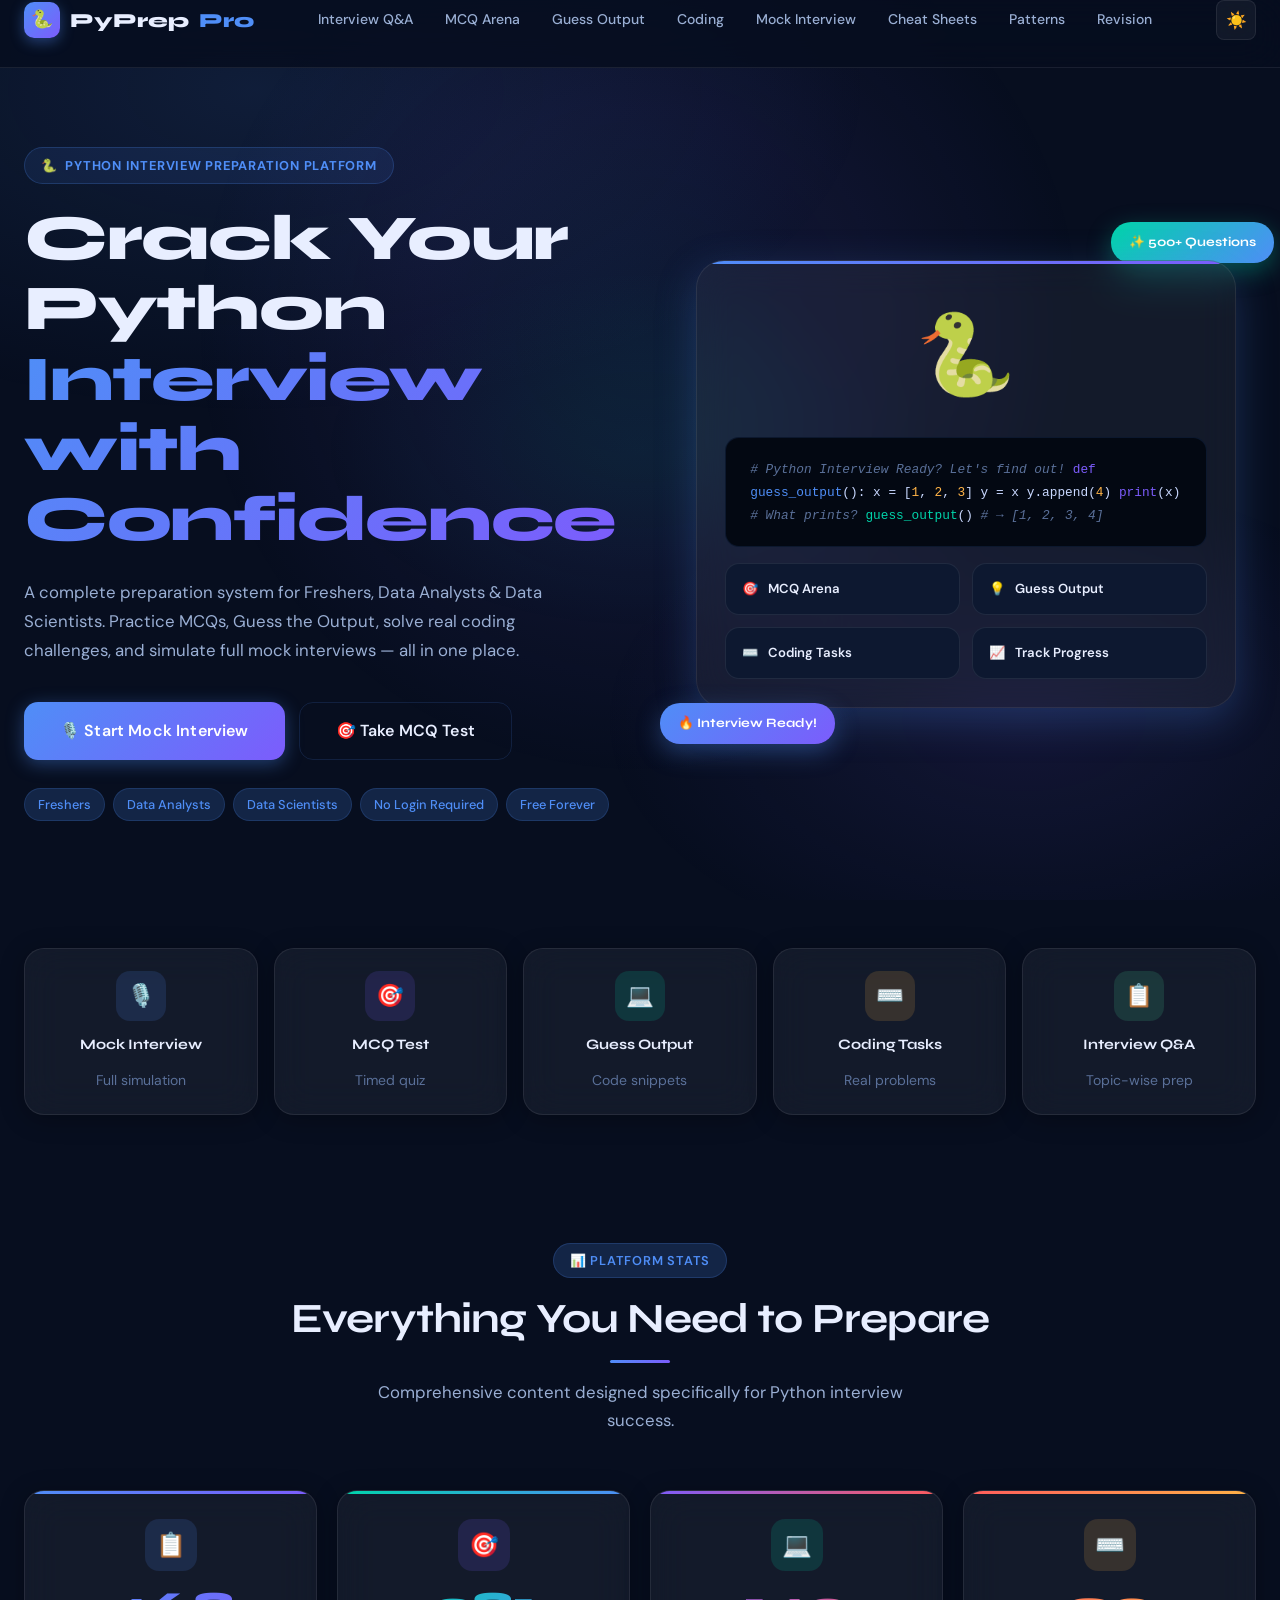
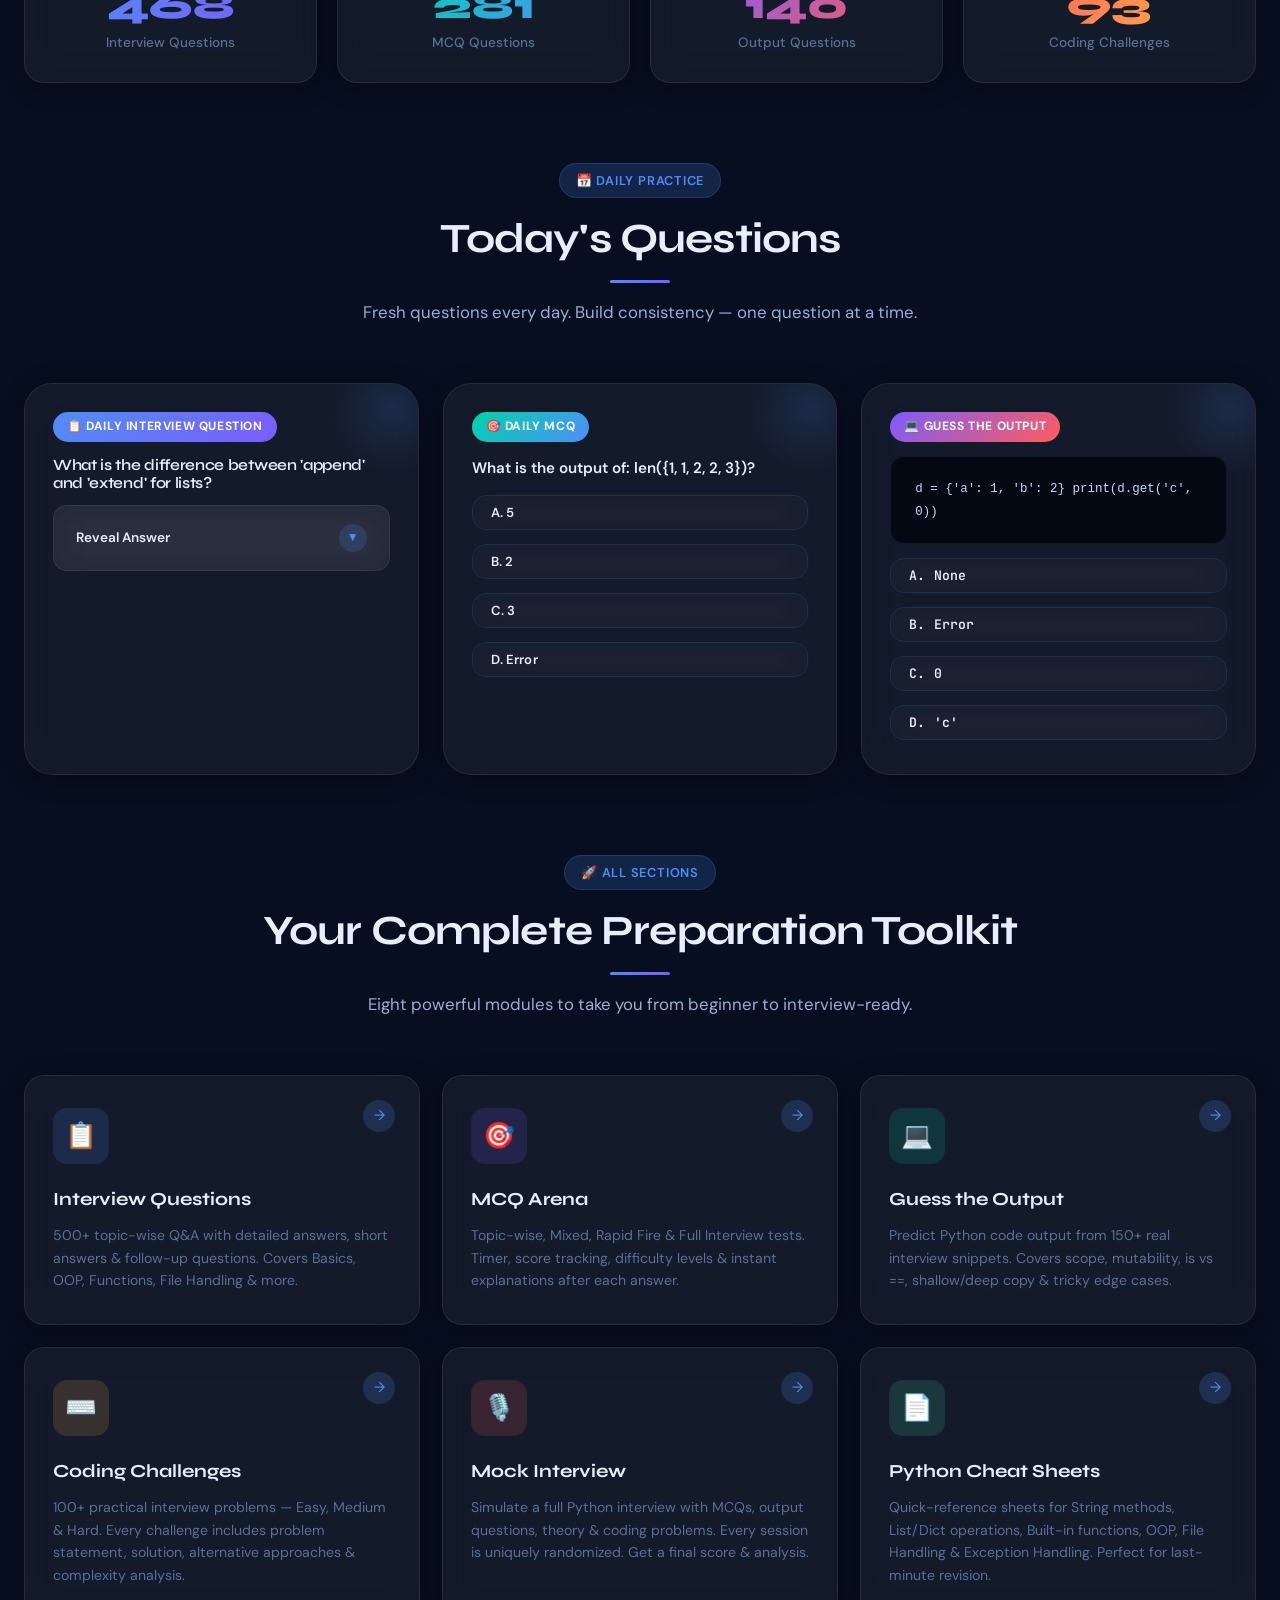
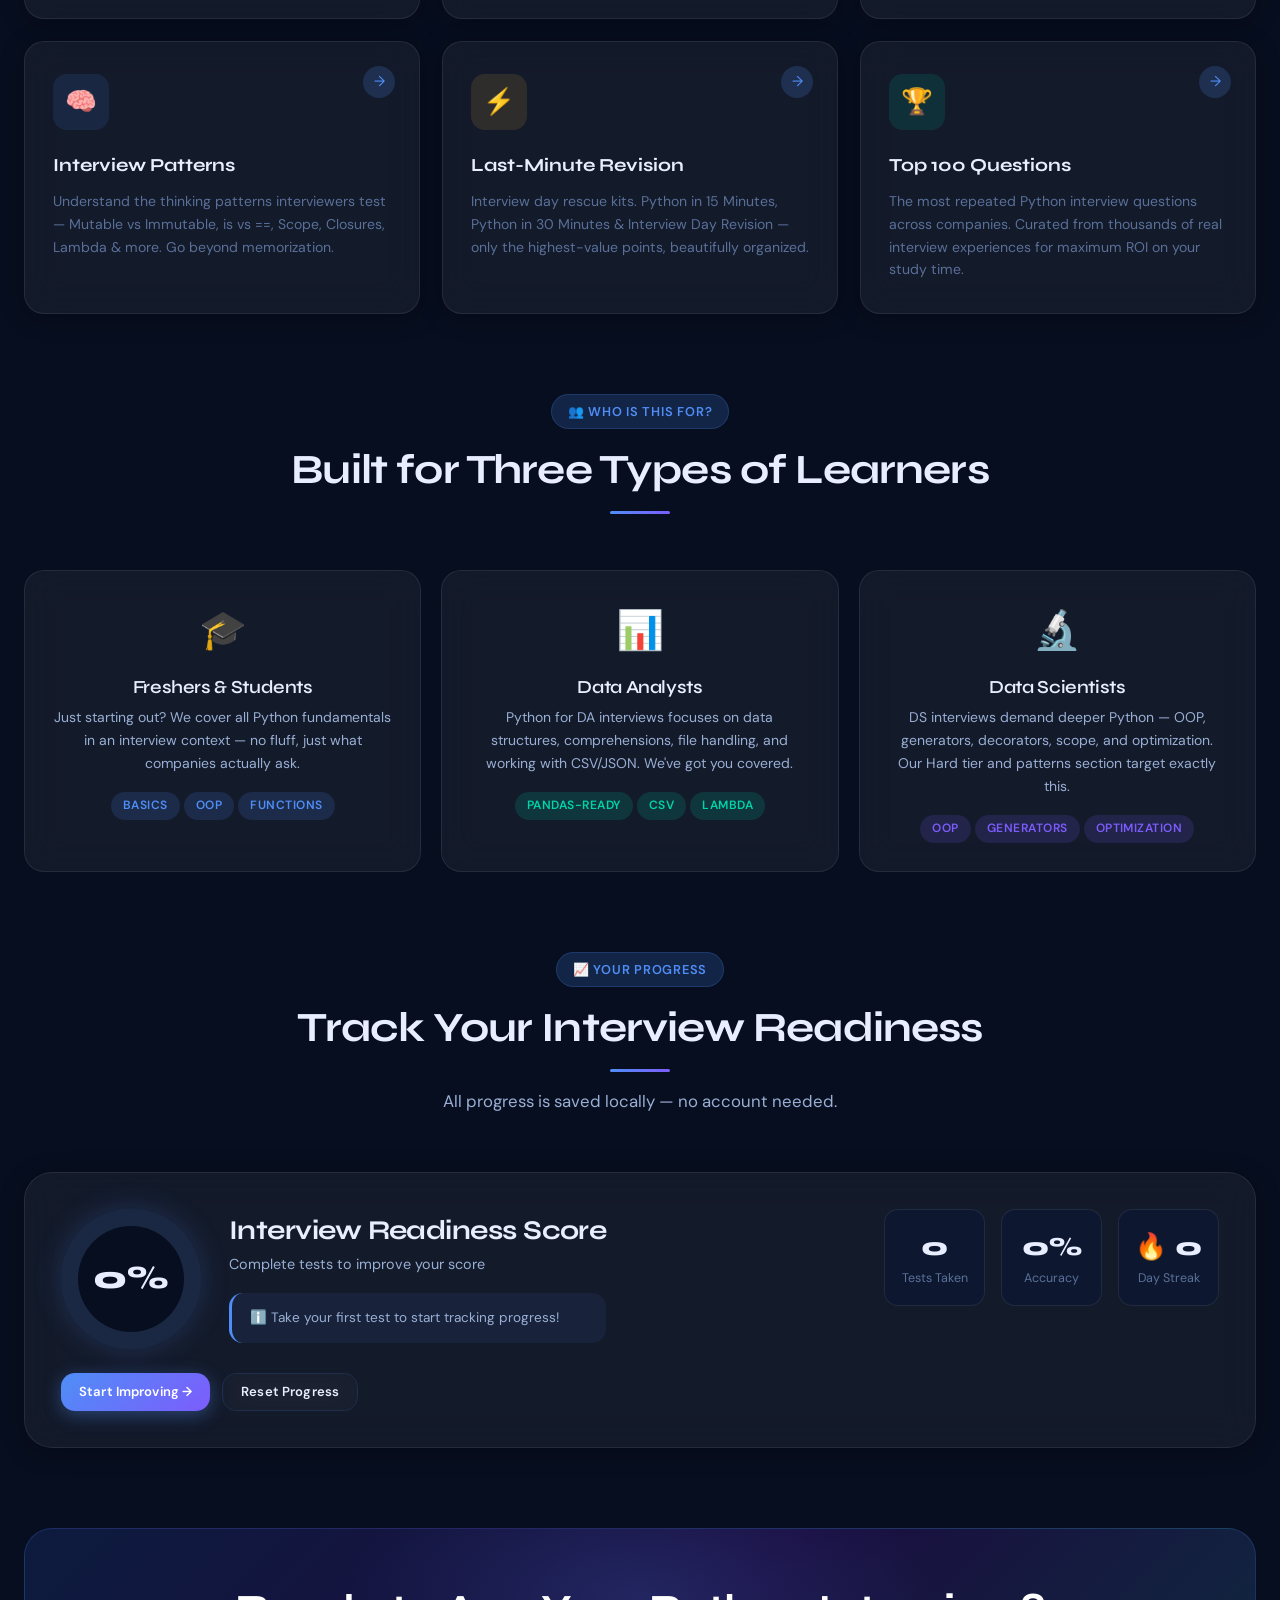
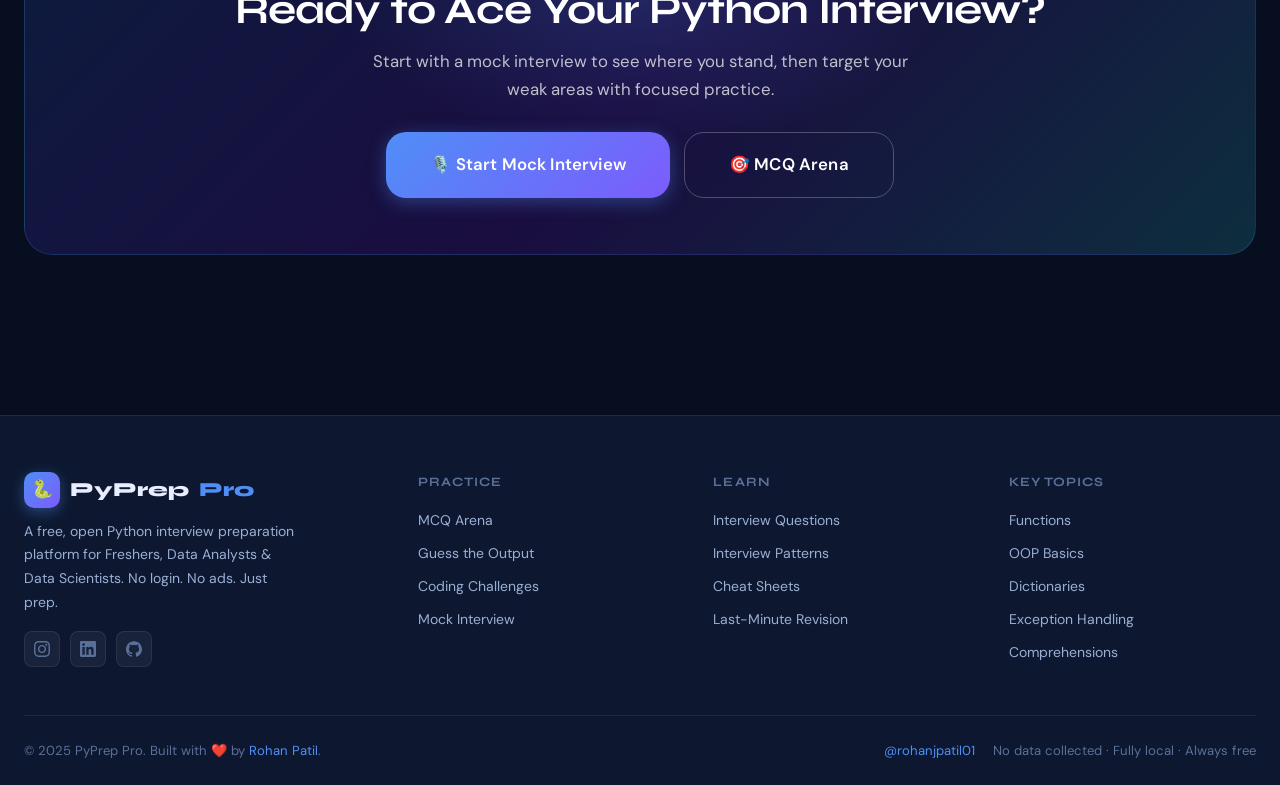
==== index.html @ c05d878b "Add files via upload" ====
<!DOCTYPE html>
<html lang="en" data-theme="dark">
<head>
  <meta charset="UTF-8" />
  <meta name="viewport" content="width=device-width, initial-scale=1.0" />
  <meta name="description" content="PyPrep Pro — Python Interview Preparation Platform for Freshers, Data Analysts and Data Scientists. MCQs, Output Questions, Coding Challenges, Mock Interviews." />
  <title>PyPrep Pro — Python Interview Preparation</title>

  <!-- Favicon -->
  <link rel="icon" href="data:image/svg+xml,<svg xmlns='http://www.w3.org/2000/svg' viewBox='0 0 100 100'><text y='.9em' font-size='90'>🐍</text></svg>" />

  <!-- Styles -->
  <link rel="stylesheet" href="css/style.css" />

  <style>
    /* ── Page-specific: Hero ─────────────────────────────── */
    .hero {
      min-height: 100vh;
      display: flex;
      align-items: center;
      padding-top: var(--nav-height);
      position: relative;
      overflow: hidden;
    }

    .hero::before {
      content: '';
      position: absolute;
      top: -120px; left: 50%;
      transform: translateX(-50%);
      width: 900px; height: 900px;
      background: radial-gradient(circle, rgba(79,142,247,0.10) 0%, rgba(124,92,252,0.07) 35%, transparent 70%);
      pointer-events: none;
    }

    .hero__grid {
      display: grid;
      grid-template-columns: 1fr 1fr;
      gap: 60px;
      align-items: center;
    }

    .hero__eyebrow {
      display: inline-flex;
      align-items: center;
      gap: 8px;
      padding: 7px 16px;
      border-radius: var(--radius-pill);
      background: rgba(79,142,247,0.10);
      border: 1px solid rgba(79,142,247,0.22);
      color: var(--brand-primary);
      font-size: 0.8rem;
      font-weight: 700;
      letter-spacing: 0.06em;
      text-transform: uppercase;
      margin-bottom: 20px;
      animation: fadeInUp 0.6s ease forwards;
    }

    .hero__title {
      font-size: clamp(2.4rem, 5.5vw, 4rem);
      font-weight: 800;
      line-height: 1.1;
      margin-bottom: 22px;
      animation: fadeInUp 0.6s 0.1s ease both;
    }

    .hero__title .line2 {
      display: block;
      background: var(--grad-primary);
      -webkit-background-clip: text;
      -webkit-text-fill-color: transparent;
      background-clip: text;
    }

    .hero__subtitle {
      font-size: 1.05rem;
      color: var(--text-secondary);
      line-height: 1.75;
      max-width: 520px;
      margin-bottom: 36px;
      animation: fadeInUp 0.6s 0.2s ease both;
    }

    .hero__cta {
      display: flex;
      gap: 14px;
      flex-wrap: wrap;
      animation: fadeInUp 0.6s 0.3s ease both;
    }

    .hero__tags {
      display: flex;
      gap: 8px;
      flex-wrap: wrap;
      margin-top: 28px;
      animation: fadeInUp 0.6s 0.4s ease both;
    }

    /* Hero visual panel */
    .hero__visual {
      position: relative;
      animation: fadeIn 0.8s 0.3s ease both;
    }

    .hero__card-main {
      padding: 28px;
      border-radius: var(--radius-xl);
      background: var(--bg-card);
      backdrop-filter: var(--blur-glass);
      -webkit-backdrop-filter: var(--blur-glass);
      border: 1px solid var(--border-glass);
      box-shadow: var(--shadow-hover);
      position: relative;
      overflow: hidden;
    }

    .hero__card-main::before {
      content: '';
      position: absolute;
      top: 0; left: 0; right: 0;
      height: 3px;
      background: var(--grad-primary);
    }

    .hero__mini-cards {
      display: grid;
      grid-template-columns: 1fr 1fr;
      gap: 12px;
      margin-top: 16px;
    }

    .hero__mini-card {
      padding: 14px 16px;
      border-radius: var(--radius-md);
      background: var(--bg-secondary);
      border: 1px solid var(--border-glass);
      display: flex;
      align-items: center;
      gap: 10px;
      font-size: 0.82rem;
      font-weight: 600;
      color: var(--text-primary);
    }

    .hero__floating-badge {
      position: absolute;
      top: -18px; right: -18px;
      padding: 10px 18px;
      border-radius: var(--radius-lg);
      background: var(--grad-accent);
      color: #fff;
      font-family: var(--font-display);
      font-size: 0.8rem;
      font-weight: 700;
      box-shadow: 0 8px 24px rgba(0,212,170,0.35);
      animation: float 3.5s ease-in-out infinite;
    }

    .hero__floating-badge2 {
      position: absolute;
      bottom: -16px; left: -16px;
      padding: 10px 18px;
      border-radius: var(--radius-lg);
      background: var(--grad-primary);
      color: #fff;
      font-family: var(--font-display);
      font-size: 0.8rem;
      font-weight: 700;
      box-shadow: 0 8px 24px rgba(79,142,247,0.35);
      animation: float 4s 1s ease-in-out infinite;
    }

    /* Python logo decoration */
    .hero__python-logo {
      font-size: 5rem;
      text-align: center;
      margin-bottom: 16px;
      animation: float 5s ease-in-out infinite;
      display: block;
    }

    /* ── Quick Actions ────────────────────────────────────── */
    .quick-actions__grid {
      display: grid;
      grid-template-columns: repeat(5, 1fr);
      gap: 16px;
    }

    /* ── Stats ───────────────────────────────────────────── */
    .stats__grid {
      display: grid;
      grid-template-columns: repeat(4, 1fr);
      gap: 20px;
    }

    /* ── Daily Section ───────────────────────────────────── */
    .daily__grid {
      display: grid;
      grid-template-columns: repeat(3, 1fr);
      gap: 24px;
    }

    /* ── Features Grid ───────────────────────────────────── */
    .features__grid {
      display: grid;
      grid-template-columns: repeat(3, 1fr);
      gap: 22px;
    }

    /* ── Readiness Section ───────────────────────────────── */
    .readiness-card {
      padding: 36px;
      border-radius: var(--radius-xl);
      background: var(--bg-card);
      backdrop-filter: var(--blur-glass);
      -webkit-backdrop-filter: var(--blur-glass);
      border: 1px solid var(--border-glass);
      box-shadow: var(--shadow-card);
    }

    .readiness__circle {
      width: 140px; height: 140px;
      border-radius: 50%;
      background: conic-gradient(var(--brand-primary) 0deg, var(--brand-secondary) var(--score-deg, 0deg), rgba(79,142,247,0.12) var(--score-deg, 0deg) 360deg);
      display: flex; align-items: center; justify-content: center;
      position: relative;
      box-shadow: 0 0 30px rgba(79,142,247,0.20);
      flex-shrink: 0;
    }

    .readiness__circle::before {
      content: '';
      width: 106px; height: 106px;
      border-radius: 50%;
      background: var(--bg-primary);
      position: absolute;
    }

    .readiness__score {
      position: relative;
      z-index: 1;
      font-family: var(--font-display);
      font-size: 2rem;
      font-weight: 800;
      color: var(--text-primary);
    }

    /* ── Testimonial / For Who ───────────────────────────── */
    .for-who__grid {
      display: grid;
      grid-template-columns: repeat(3, 1fr);
      gap: 20px;
    }

    .for-who-card {
      padding: 28px;
      border-radius: var(--radius-lg);
      background: var(--bg-card);
      backdrop-filter: var(--blur-glass);
      -webkit-backdrop-filter: var(--blur-glass);
      border: 1px solid var(--border-glass);
      text-align: center;
      transition: all var(--transition);
    }
    .for-who-card:hover {
      transform: translateY(-5px);
      box-shadow: var(--shadow-hover);
      border-color: rgba(79,142,247,0.28);
    }
    .for-who-card__emoji { font-size: 2.4rem; margin-bottom: 14px; display: block; }
    .for-who-card h4 { margin-bottom: 8px; }
    .for-who-card p  { font-size: 0.875rem; }

    /* ── Banner CTA ──────────────────────────────────────── */
    .cta-banner {
      padding: 56px 48px;
      border-radius: var(--radius-xl);
      background: var(--grad-hero);
      border: 1px solid rgba(79,142,247,0.20);
      position: relative;
      overflow: hidden;
      text-align: center;
    }
    .cta-banner::before {
      content: '';
      position: absolute;
      top: -80px; left: 50%;
      transform: translateX(-50%);
      width: 600px; height: 300px;
      background: radial-gradient(ellipse, rgba(79,142,247,0.18) 0%, transparent 70%);
      pointer-events: none;
    }
    .cta-banner h2 { color: #fff; position: relative; z-index: 1; }
    .cta-banner p  { color: rgba(255,255,255,0.72); position: relative; z-index: 1; }
    .cta-banner__actions { display: flex; gap: 14px; justify-content: center; flex-wrap: wrap; position: relative; z-index: 1; margin-top: 28px; }

    /* ── Responsive overrides for homepage ──────────────── */
    @media (max-width: 1100px) {
      .quick-actions__grid { grid-template-columns: repeat(3, 1fr); }
      .stats__grid { grid-template-columns: repeat(2, 1fr); }
      .features__grid { grid-template-columns: repeat(2, 1fr); }
      .daily__grid { grid-template-columns: 1fr; }
      .for-who__grid { grid-template-columns: 1fr; }
    }

    @media (max-width: 900px) {
      .hero__grid { grid-template-columns: 1fr; }
      .hero__visual { display: none; }
      .hero { min-height: auto; padding-top: calc(var(--nav-height) + 48px); padding-bottom: 48px; }
    }

    @media (max-width: 640px) {
      .quick-actions__grid { grid-template-columns: repeat(2, 1fr); }
      .features__grid { grid-template-columns: 1fr; }
      .cta-banner { padding: 36px 24px; }
    }
  </style>
</head>

<body>

<!-- ── Navbar ──────────────────────────────────────────────── -->
<nav class="navbar" role="navigation" aria-label="Main navigation">
  <div class="container">
    <div class="navbar__inner">

      <a href="index.html" class="navbar__logo">
        <div class="navbar__logo-icon">🐍</div>
        PyPrep<span class="accent">Pro</span>
      </a>

      <nav class="navbar__nav">
        <a href="questions.html"  class="navbar__link">Interview Q&A</a>
        <a href="mcq.html"        class="navbar__link">MCQ Arena</a>
        <a href="output.html"     class="navbar__link">Guess Output</a>
        <a href="coding.html"     class="navbar__link">Coding</a>
        <a href="mock.html"       class="navbar__link">Mock Interview</a>
        <a href="cheatsheet.html" class="navbar__link">Cheat Sheets</a>
        <a href="patterns.html"   class="navbar__link">Patterns</a>
        <a href="revision.html"   class="navbar__link">Revision</a>
      </nav>

      <div class="navbar__actions">
        <button class="theme-toggle" title="Toggle Theme" aria-label="Toggle light/dark mode">🌙</button>
        <button class="hamburger" aria-label="Toggle mobile menu" aria-expanded="false">
          <span></span><span></span><span></span>
        </button>
      </div>

    </div>
  </div>
</nav>

<!-- Mobile Nav -->
<div class="mobile-nav" role="navigation" aria-label="Mobile navigation">
  <a href="questions.html"  class="navbar__link">📋 Interview Q&A</a>
  <a href="mcq.html"        class="navbar__link">🎯 MCQ Arena</a>
  <a href="output.html"     class="navbar__link">💻 Guess Output</a>
  <a href="coding.html"     class="navbar__link">⌨️ Coding Challenges</a>
  <a href="mock.html"       class="navbar__link">🎙️ Mock Interview</a>
  <a href="cheatsheet.html" class="navbar__link">📄 Cheat Sheets</a>
  <a href="patterns.html"   class="navbar__link">🧠 Interview Patterns</a>
  <a href="revision.html"   class="navbar__link">⚡ Last-Minute Revision</a>
</div>

<!-- ── Hero Section ────────────────────────────────────────── -->
<section class="hero" aria-label="Hero">
  <div class="container">
    <div class="hero__grid">

      <!-- Left: Copy -->
      <div class="hero__content">
        <div class="hero__eyebrow">
          🐍 &nbsp;Python Interview Preparation Platform
        </div>

        <h1 class="hero__title">
          Crack Your Python
          <span class="line2">Interview with Confidence</span>
        </h1>

        <p class="hero__subtitle">
          A complete preparation system for Freshers, Data Analysts &amp; Data Scientists.
          Practice MCQs, Guess the Output, solve real coding challenges, and simulate full mock interviews — all in one place.
        </p>

        <div class="hero__cta">
          <a href="mock.html" class="btn btn--primary btn--lg">
            🎙️ Start Mock Interview
          </a>
          <a href="mcq.html" class="btn btn--outline btn--lg">
            🎯 Take MCQ Test
          </a>
        </div>

        <div class="hero__tags">
          <span class="tag">Freshers</span>
          <span class="tag">Data Analysts</span>
          <span class="tag">Data Scientists</span>
          <span class="tag">No Login Required</span>
          <span class="tag">Free Forever</span>
        </div>
      </div>

      <!-- Right: Visual -->
      <div class="hero__visual">
        <div style="position:relative; padding: 20px;">
          <div class="hero__floating-badge">✨ 500+ Questions</div>

          <div class="hero__card-main">
            <span class="hero__python-logo">🐍</span>

            <div class="code-block" style="font-size:0.8rem;">
<code><span class="cm"># Python Interview Ready? Let's find out!</span>
<span class="kw">def</span> <span class="fn">guess_output</span>():
    x = [<span class="num">1</span>, <span class="num">2</span>, <span class="num">3</span>]
    y = x
    y.append(<span class="num">4</span>)
    <span class="kw">print</span>(x)   <span class="cm"># What prints?</span>

<span class="bi">guess_output</span>()  <span class="cm"># → [1, 2, 3, 4]</span></code>
            </div>

            <div class="hero__mini-cards">
              <div class="hero__mini-card">
                <span>🎯</span> MCQ Arena
              </div>
              <div class="hero__mini-card">
                <span>💡</span> Guess Output
              </div>
              <div class="hero__mini-card">
                <span>⌨️</span> Coding Tasks
              </div>
              <div class="hero__mini-card">
                <span>📈</span> Track Progress
              </div>
            </div>
          </div>

          <div class="hero__floating-badge2">🔥 Interview Ready!</div>
        </div>
      </div>

    </div>
  </div>
</section>

<!-- ── Quick Actions ────────────────────────────────────────── -->
<section class="section--sm" aria-label="Quick actions">
  <div class="container">
    <div class="quick-actions__grid">

      <a href="mock.html" class="quick-card reveal">
        <div class="quick-card__icon" style="background:rgba(79,142,247,0.15);">🎙️</div>
        <span class="quick-card__title">Mock Interview</span>
        <span class="text-muted">Full simulation</span>
      </a>

      <a href="mcq.html" class="quick-card reveal anim-delay-1">
        <div class="quick-card__icon" style="background:rgba(124,92,252,0.15);">🎯</div>
        <span class="quick-card__title">MCQ Test</span>
        <span class="text-muted">Timed quiz</span>
      </a>

      <a href="output.html" class="quick-card reveal anim-delay-2">
        <div class="quick-card__icon" style="background:rgba(0,212,170,0.15);">💻</div>
        <span class="quick-card__title">Guess Output</span>
        <span class="text-muted">Code snippets</span>
      </a>

      <a href="coding.html" class="quick-card reveal anim-delay-3">
        <div class="quick-card__icon" style="background:rgba(255,179,71,0.15);">⌨️</div>
        <span class="quick-card__title">Coding Tasks</span>
        <span class="text-muted">Real problems</span>
      </a>

      <a href="questions.html" class="quick-card reveal anim-delay-4">
        <div class="quick-card__icon" style="background:rgba(76,222,154,0.15);">📋</div>
        <span class="quick-card__title">Interview Q&A</span>
        <span class="text-muted">Topic-wise prep</span>
      </a>

    </div>
  </div>
</section>

<!-- ── Stats Section ────────────────────────────────────────── -->
<section class="section" aria-label="Platform statistics">
  <div class="container">
    <div class="section-header reveal">
      <div class="section-header__eyebrow">📊 Platform Stats</div>
      <h2>Everything You Need to Prepare</h2>
      <div class="divider"></div>
      <p>Comprehensive content designed specifically for Python interview success.</p>
    </div>

    <div class="stats__grid">

      <div class="stat-card reveal">
        <div class="stat-card__icon" style="background:rgba(79,142,247,0.15);">📋</div>
        <div class="stat-card__number text-gradient" data-count="500" data-suffix="+">0</div>
        <div class="stat-card__label">Interview Questions</div>
      </div>

      <div class="stat-card reveal anim-delay-1">
        <div class="stat-card__icon" style="background:rgba(124,92,252,0.15);">🎯</div>
        <div class="stat-card__number" style="background:var(--grad-accent);-webkit-background-clip:text;-webkit-text-fill-color:transparent;background-clip:text;" data-count="300" data-suffix="+">0</div>
        <div class="stat-card__label">MCQ Questions</div>
      </div>

      <div class="stat-card reveal anim-delay-2">
        <div class="stat-card__icon" style="background:rgba(0,212,170,0.15);">💻</div>
        <div class="stat-card__number" style="background:linear-gradient(135deg,#7c5cfc,#ff5c5c);-webkit-background-clip:text;-webkit-text-fill-color:transparent;background-clip:text;" data-count="150" data-suffix="+">0</div>
        <div class="stat-card__label">Output Questions</div>
      </div>

      <div class="stat-card reveal anim-delay-3">
        <div class="stat-card__icon" style="background:rgba(255,179,71,0.15);">⌨️</div>
        <div class="stat-card__number" style="background:var(--grad-warm);-webkit-background-clip:text;-webkit-text-fill-color:transparent;background-clip:text;" data-count="100" data-suffix="+">0</div>
        <div class="stat-card__label">Coding Challenges</div>
      </div>

    </div>
  </div>
</section>

<!-- ── Daily Section ────────────────────────────────────────── -->
<section class="section" style="padding-top:0;" aria-label="Daily practice">
  <div class="container">
    <div class="section-header reveal">
      <div class="section-header__eyebrow">📅 Daily Practice</div>
      <h2>Today's Questions</h2>
      <div class="divider"></div>
      <p>Fresh questions every day. Build consistency — one question at a time.</p>
    </div>

    <div class="daily__grid">

      <!-- Daily Interview Question -->
      <div class="daily-widget reveal">
        <div class="daily-widget__badge">📋 Daily Interview Question</div>
        <h4 id="diq-question" style="margin-bottom:12px;font-size:0.98rem;">Loading...</h4>
        <div id="diq-answer" class="accordion__item" style="margin-top:12px;">
          <div class="accordion__header">
            <span class="accordion__question" style="font-size:0.85rem;">Reveal Answer</span>
            <span class="accordion__chevron">▼</span>
          </div>
          <div class="accordion__body">
            <div class="accordion__content" id="diq-answer-text">Loading...</div>
          </div>
        </div>
      </div>

      <!-- Daily MCQ -->
      <div class="daily-widget reveal anim-delay-1">
        <div class="daily-widget__badge" style="background:var(--grad-accent);">🎯 Daily MCQ</div>
        <p id="dmcq-question" style="font-size:0.95rem;font-weight:600;color:var(--text-primary);margin-bottom:14px;">Loading...</p>
        <div id="dmcq-options" class="flex-col gap-1"></div>
        <div id="dmcq-result" style="display:none;margin-top:14px;"></div>
      </div>

      <!-- Daily Output Question -->
      <div class="daily-widget reveal anim-delay-2">
        <div class="daily-widget__badge" style="background:linear-gradient(135deg,#7c5cfc,#ff5c5c);">💻 Guess the Output</div>
        <div id="dout-code" class="code-block" style="font-size:0.78rem;margin-bottom:14px;">Loading...</div>
        <div id="dout-options" class="flex-col gap-1"></div>
        <div id="dout-result" style="display:none;margin-top:14px;"></div>
      </div>

    </div>
  </div>
</section>

<!-- ── Features Grid ────────────────────────────────────────── -->
<section class="section" style="padding-top:0;" aria-label="Platform features">
  <div class="container">
    <div class="section-header reveal">
      <div class="section-header__eyebrow">🚀 All Sections</div>
      <h2>Your Complete Preparation Toolkit</h2>
      <div class="divider"></div>
      <p>Eight powerful modules to take you from beginner to interview-ready.</p>
    </div>

    <div class="features__grid">

      <a href="questions.html" class="feature-card reveal">
        <div class="feature-card__icon" style="background:rgba(79,142,247,0.15);">📋</div>
        <div class="feature-card__arrow">→</div>
        <div class="feature-card__title">Interview Questions</div>
        <div class="feature-card__desc">500+ topic-wise Q&amp;A with detailed answers, short answers &amp; follow-up questions. Covers Basics, OOP, Functions, File Handling &amp; more.</div>
      </a>

      <a href="mcq.html" class="feature-card reveal anim-delay-1">
        <div class="feature-card__icon" style="background:rgba(124,92,252,0.15);">🎯</div>
        <div class="feature-card__arrow">→</div>
        <div class="feature-card__title">MCQ Arena</div>
        <div class="feature-card__desc">Topic-wise, Mixed, Rapid Fire &amp; Full Interview tests. Timer, score tracking, difficulty levels &amp; instant explanations after each answer.</div>
      </a>

      <a href="output.html" class="feature-card reveal anim-delay-2">
        <div class="feature-card__icon" style="background:rgba(0,212,170,0.15);">💻</div>
        <div class="feature-card__arrow">→</div>
        <div class="feature-card__title">Guess the Output</div>
        <div class="feature-card__desc">Predict Python code output from 150+ real interview snippets. Covers scope, mutability, is vs ==, shallow/deep copy &amp; tricky edge cases.</div>
      </a>

      <a href="coding.html" class="feature-card reveal anim-delay-3">
        <div class="feature-card__icon" style="background:rgba(255,179,71,0.15);">⌨️</div>
        <div class="feature-card__arrow">→</div>
        <div class="feature-card__title">Coding Challenges</div>
        <div class="feature-card__desc">100+ practical interview problems — Easy, Medium &amp; Hard. Every challenge includes problem statement, solution, alternative approaches &amp; complexity analysis.</div>
      </a>

      <a href="mock.html" class="feature-card reveal anim-delay-4">
        <div class="feature-card__icon" style="background:rgba(255,92,92,0.15);">🎙️</div>
        <div class="feature-card__arrow">→</div>
        <div class="feature-card__title">Mock Interview</div>
        <div class="feature-card__desc">Simulate a full Python interview with MCQs, output questions, theory &amp; coding problems. Every session is uniquely randomized. Get a final score &amp; analysis.</div>
      </a>

      <a href="cheatsheet.html" class="feature-card reveal anim-delay-5">
        <div class="feature-card__icon" style="background:rgba(76,222,154,0.15);">📄</div>
        <div class="feature-card__arrow">→</div>
        <div class="feature-card__title">Python Cheat Sheets</div>
        <div class="feature-card__desc">Quick-reference sheets for String methods, List/Dict operations, Built-in functions, OOP, File Handling &amp; Exception Handling. Perfect for last-minute revision.</div>
      </a>

      <a href="patterns.html" class="feature-card reveal">
        <div class="feature-card__icon" style="background:rgba(79,142,247,0.12);">🧠</div>
        <div class="feature-card__arrow">→</div>
        <div class="feature-card__title">Interview Patterns</div>
        <div class="feature-card__desc">Understand the thinking patterns interviewers test — Mutable vs Immutable, is vs ==, Scope, Closures, Lambda &amp; more. Go beyond memorization.</div>
      </a>

      <a href="revision.html" class="feature-card reveal anim-delay-1">
        <div class="feature-card__icon" style="background:rgba(255,179,71,0.12);">⚡</div>
        <div class="feature-card__arrow">→</div>
        <div class="feature-card__title">Last-Minute Revision</div>
        <div class="feature-card__desc">Interview day rescue kits. Python in 15 Minutes, Python in 30 Minutes &amp; Interview Day Revision — only the highest-value points, beautifully organized.</div>
      </a>

      <a href="questions.html#top100" class="feature-card reveal anim-delay-2">
        <div class="feature-card__icon" style="background:rgba(0,212,170,0.12);">🏆</div>
        <div class="feature-card__arrow">→</div>
        <div class="feature-card__title">Top 100 Questions</div>
        <div class="feature-card__desc">The most repeated Python interview questions across companies. Curated from thousands of real interview experiences for maximum ROI on your study time.</div>
      </a>

    </div>
  </div>
</section>

<!-- ── Who Is This For ──────────────────────────────────────── -->
<section class="section" style="padding-top:0;" aria-label="Target audience">
  <div class="container">
    <div class="section-header reveal">
      <div class="section-header__eyebrow">👥 Who Is This For?</div>
      <h2>Built for Three Types of Learners</h2>
      <div class="divider"></div>
    </div>

    <div class="for-who__grid">

      <div class="for-who-card reveal">
        <span class="for-who-card__emoji">🎓</span>
        <h4>Freshers &amp; Students</h4>
        <p>Just starting out? We cover all Python fundamentals in an interview context — no fluff, just what companies actually ask.</p>
        <div style="margin-top:16px;">
          <span class="badge badge--primary">Basics</span>
          <span class="badge badge--primary">OOP</span>
          <span class="badge badge--primary">Functions</span>
        </div>
      </div>

      <div class="for-who-card reveal anim-delay-1">
        <span class="for-who-card__emoji">📊</span>
        <h4>Data Analysts</h4>
        <p>Python for DA interviews focuses on data structures, comprehensions, file handling, and working with CSV/JSON. We've got you covered.</p>
        <div style="margin-top:16px;">
          <span class="badge badge--accent">Pandas-Ready</span>
          <span class="badge badge--accent">CSV</span>
          <span class="badge badge--accent">Lambda</span>
        </div>
      </div>

      <div class="for-who-card reveal anim-delay-2">
        <span class="for-who-card__emoji">🔬</span>
        <h4>Data Scientists</h4>
        <p>DS interviews demand deeper Python — OOP, generators, decorators, scope, and optimization. Our Hard tier and patterns section target exactly this.</p>
        <div style="margin-top:16px;">
          <span class="badge badge--purple">OOP</span>
          <span class="badge badge--purple">Generators</span>
          <span class="badge badge--purple">Optimization</span>
        </div>
      </div>

    </div>
  </div>
</section>

<!-- ── Progress / Readiness ─────────────────────────────────── -->
<section class="section" style="padding-top:0;" aria-label="Your progress">
  <div class="container">
    <div class="section-header reveal">
      <div class="section-header__eyebrow">📈 Your Progress</div>
      <h2>Track Your Interview Readiness</h2>
      <div class="divider"></div>
      <p>All progress is saved locally — no account needed.</p>
    </div>

    <div class="readiness-card reveal">
      <div class="flex-between" style="gap:32px;flex-wrap:wrap;align-items:flex-start;">

        <!-- Readiness score circle -->
        <div style="display:flex;align-items:center;gap:28px;flex-wrap:wrap;">
          <div class="readiness__circle" id="readiness-circle">
            <span class="readiness__score" id="readiness-score">0%</span>
          </div>
          <div>
            <h3 style="margin-bottom:6px;">Interview Readiness Score</h3>
            <p style="font-size:0.9rem;margin-bottom:16px;">Complete tests to improve your score</p>
            <div id="readiness-msg" class="alert alert--info" style="font-size:0.85rem;">
              ℹ️ Take your first test to start tracking progress!
            </div>
          </div>
        </div>

        <!-- Stats row -->
        <div style="display:grid;grid-template-columns:repeat(3,1fr);gap:16px;min-width:320px;">
          <div style="text-align:center;padding:16px;border-radius:var(--radius-md);background:var(--bg-secondary);border:1px solid var(--border-glass);">
            <div style="font-family:var(--font-display);font-size:1.6rem;font-weight:800;" id="stat-tests">0</div>
            <div class="text-muted" style="font-size:0.78rem;">Tests Taken</div>
          </div>
          <div style="text-align:center;padding:16px;border-radius:var(--radius-md);background:var(--bg-secondary);border:1px solid var(--border-glass);">
            <div style="font-family:var(--font-display);font-size:1.6rem;font-weight:800;" id="stat-accuracy">0%</div>
            <div class="text-muted" style="font-size:0.78rem;">Accuracy</div>
          </div>
          <div style="text-align:center;padding:16px;border-radius:var(--radius-md);background:var(--bg-secondary);border:1px solid var(--border-glass);">
            <div style="font-family:var(--font-display);font-size:1.6rem;font-weight:800;" id="stat-streak">🔥 0</div>
            <div class="text-muted" style="font-size:0.78rem;">Day Streak</div>
          </div>
        </div>

      </div>

      <!-- Weak Areas -->
      <div id="weak-areas-section" style="margin-top:28px;display:none;">
        <h5 style="margin-bottom:14px;">⚠️ Weak Areas — Focus Here</h5>
        <div id="weak-areas-list" class="flex gap-1" style="flex-wrap:wrap;"></div>
      </div>

      <div style="margin-top:24px;display:flex;gap:12px;flex-wrap:wrap;">
        <a href="mcq.html" class="btn btn--primary btn--sm">Start Improving →</a>
        <button class="btn btn--outline btn--sm" id="reset-progress-btn">Reset Progress</button>
      </div>
    </div>

  </div>
</section>

<!-- ── CTA Banner ────────────────────────────────────────────── -->
<section class="section" style="padding-top:0;" aria-label="Call to action">
  <div class="container">
    <div class="cta-banner reveal">
      <h2 style="margin-bottom:14px;">Ready to Ace Your Python Interview?</h2>
      <p style="font-size:1.05rem;max-width:560px;margin:0 auto;">
        Start with a mock interview to see where you stand, then target your weak areas with focused practice.
      </p>
      <div class="cta-banner__actions">
        <a href="mock.html"      class="btn btn--primary btn--xl">🎙️ Start Mock Interview</a>
        <a href="mcq.html"       class="btn btn--outline btn--xl" style="border-color:rgba(255,255,255,0.25);color:#fff;">🎯 MCQ Arena</a>
      </div>
    </div>
  </div>
</section>

<!-- ── Footer ────────────────────────────────────────────────── -->
<footer class="footer" aria-label="Footer">
  <div class="container">
    <div class="footer__grid">

      <!-- Brand -->
      <div class="footer__brand">
        <a href="index.html" class="navbar__logo" style="margin-bottom:0;display:inline-flex;">
          <div class="navbar__logo-icon">🐍</div>
          PyPrep<span class="accent">Pro</span>
        </a>
        <p>
          A free, open Python interview preparation platform for Freshers, Data Analysts &amp; Data Scientists.
          No login. No ads. Just prep.
        </p>
        <div class="footer__social">
          <a href="https://instagram.com/rohanjpatil01" class="footer__social-link" target="_blank" rel="noopener" title="Instagram" aria-label="Instagram">
            <svg width="16" height="16" viewBox="0 0 24 24" fill="currentColor"><path d="M12 2.163c3.204 0 3.584.012 4.85.07 3.252.148 4.771 1.691 4.919 4.919.058 1.265.069 1.645.069 4.849 0 3.205-.012 3.584-.069 4.849-.149 3.225-1.664 4.771-4.919 4.919-1.266.058-1.644.07-4.85.07-3.204 0-3.584-.012-4.849-.07-3.26-.149-4.771-1.699-4.919-4.92-.058-1.265-.07-1.644-.07-4.849 0-3.204.013-3.583.07-4.849.149-3.227 1.664-4.771 4.919-4.919 1.266-.057 1.645-.069 4.849-.069zm0-2.163c-3.259 0-3.667.014-4.947.072-4.358.2-6.78 2.618-6.98 6.98-.059 1.281-.073 1.689-.073 4.948 0 3.259.014 3.668.072 4.948.2 4.358 2.618 6.78 6.98 6.98 1.281.058 1.689.072 4.948.072 3.259 0 3.668-.014 4.948-.072 4.354-.2 6.782-2.618 6.979-6.98.059-1.28.073-1.689.073-4.948 0-3.259-.014-3.667-.072-4.947-.196-4.354-2.617-6.78-6.979-6.98-1.281-.059-1.69-.073-4.949-.073zm0 5.838c-3.403 0-6.162 2.759-6.162 6.162s2.759 6.163 6.162 6.163 6.162-2.759 6.162-6.163c0-3.403-2.759-6.162-6.162-6.162zm0 10.162c-2.209 0-4-1.79-4-4 0-2.209 1.791-4 4-4s4 1.791 4 4c0 2.21-1.791 4-4 4zm6.406-11.845c-.796 0-1.441.645-1.441 1.44s.645 1.44 1.441 1.44c.795 0 1.439-.645 1.439-1.44s-.644-1.44-1.439-1.44z"/></svg>
          </a>
          <a href="https://linkedin.com/in/rohanjpatil01" class="footer__social-link" target="_blank" rel="noopener" title="LinkedIn" aria-label="LinkedIn">
            <svg width="16" height="16" viewBox="0 0 24 24" fill="currentColor"><path d="M20.447 20.452h-3.554v-5.569c0-1.328-.027-3.037-1.852-3.037-1.853 0-2.136 1.445-2.136 2.939v5.667H9.351V9h3.414v1.561h.046c.477-.9 1.637-1.85 3.37-1.85 3.601 0 4.267 2.37 4.267 5.455v6.286zM5.337 7.433c-1.144 0-2.063-.926-2.063-2.065 0-1.138.92-2.063 2.063-2.063 1.14 0 2.064.925 2.064 2.063 0 1.139-.925 2.065-2.064 2.065zm1.782 13.019H3.555V9h3.564v11.452zM22.225 0H1.771C.792 0 0 .774 0 1.729v20.542C0 23.227.792 24 1.771 24h20.451C23.2 24 24 23.227 24 22.271V1.729C24 .774 23.2 0 22.222 0h.003z"/></svg>
          </a>
          <a href="https://github.com/rohanjpatil01" class="footer__social-link" target="_blank" rel="noopener" title="GitHub" aria-label="GitHub">
            <svg width="16" height="16" viewBox="0 0 24 24" fill="currentColor"><path d="M12 .297c-6.63 0-12 5.373-12 12 0 5.303 3.438 9.8 8.205 11.385.6.113.82-.258.82-.577 0-.285-.01-1.04-.015-2.04-3.338.724-4.042-1.61-4.042-1.61C4.422 18.07 3.633 17.7 3.633 17.7c-1.087-.744.084-.729.084-.729 1.205.084 1.838 1.236 1.838 1.236 1.07 1.835 2.809 1.305 3.495.998.108-.776.417-1.305.76-1.605-2.665-.3-5.466-1.332-5.466-5.93 0-1.31.465-2.38 1.235-3.22-.135-.303-.54-1.523.105-3.176 0 0 1.005-.322 3.3 1.23.96-.267 1.98-.399 3-.405 1.02.006 2.04.138 3 .405 2.28-1.552 3.285-1.23 3.285-1.23.645 1.653.24 2.873.12 3.176.765.84 1.23 1.91 1.23 3.22 0 4.61-2.805 5.625-5.475 5.92.42.36.81 1.096.81 2.22 0 1.606-.015 2.896-.015 3.286 0 .315.21.69.825.57C20.565 22.092 24 17.592 24 12.297c0-6.627-5.373-12-12-12"/></svg>
          </a>
        </div>
      </div>

      <!-- Practice -->
      <div>
        <div class="footer__heading">Practice</div>
        <div class="footer__links">
          <a href="mcq.html"      class="footer__link">MCQ Arena</a>
          <a href="output.html"   class="footer__link">Guess the Output</a>
          <a href="coding.html"   class="footer__link">Coding Challenges</a>
          <a href="mock.html"     class="footer__link">Mock Interview</a>
        </div>
      </div>

      <!-- Learn -->
      <div>
        <div class="footer__heading">Learn</div>
        <div class="footer__links">
          <a href="questions.html"  class="footer__link">Interview Questions</a>
          <a href="patterns.html"   class="footer__link">Interview Patterns</a>
          <a href="cheatsheet.html" class="footer__link">Cheat Sheets</a>
          <a href="revision.html"   class="footer__link">Last-Minute Revision</a>
        </div>
      </div>

      <!-- Topics -->
      <div>
        <div class="footer__heading">Key Topics</div>
        <div class="footer__links">
          <a href="questions.html?topic=functions"    class="footer__link">Functions</a>
          <a href="questions.html?topic=oop"          class="footer__link">OOP Basics</a>
          <a href="questions.html?topic=dictionaries" class="footer__link">Dictionaries</a>
          <a href="questions.html?topic=exceptions"   class="footer__link">Exception Handling</a>
          <a href="questions.html?topic=comprehensions" class="footer__link">Comprehensions</a>
        </div>
      </div>

    </div>

    <div class="footer__bottom">
      <p>© 2025 PyPrep Pro. Built with ❤️ by <a href="https://github.com/rohanjpatil01" target="_blank" rel="noopener">Rohan Patil</a>.</p>
      <p>
        <a href="https://instagram.com/rohanjpatil01" target="_blank" rel="noopener" style="margin-right:14px;">@rohanjpatil01</a>
        No data collected · Fully local · Always free
      </p>
    </div>
  </div>
</footer>

<!-- Scroll To Top -->
<button class="scroll-top" aria-label="Scroll to top">↑</button>

<!-- ── Scripts ────────────────────────────────────────────── -->
<script src="js/main.js"></script>
<script>
/* ── Inline Data for Daily Widgets ─────────────────────────── */
// (In production these will come from JSON files via fetch)
const DAILY_IQ = [
  { q: "What is the difference between a list and a tuple in Python?", a: "A list is mutable (can be changed after creation) while a tuple is immutable (cannot be changed). Lists use square brackets [] and tuples use parentheses (). Tuples are generally faster and used for fixed collections of data." },
  { q: "What does the 'self' keyword mean in Python classes?", a: "'self' refers to the current instance of the class. It allows methods to access and modify the object's attributes and call other methods. It must be the first parameter of every instance method." },
  { q: "Explain the difference between 'is' and '==' in Python.", a: "'==' compares values (are they equal?), while 'is' checks identity (are they the same object in memory?). Two variables can be == but not 'is', e.g., a=[1,2]; b=[1,2]; a==b is True but a is b is False." },
  { q: "What is a lambda function?", a: "A lambda is an anonymous, single-expression function defined with the lambda keyword. Syntax: lambda args: expression. Example: square = lambda x: x**2. Useful for short functions passed as arguments to map(), filter(), sorted() etc." },
  { q: "What is the difference between 'append' and 'extend' for lists?", a: "append() adds a single element to the end of a list. extend() iterates over an iterable and adds each element. e.g., lst.append([1,2]) adds the list as one element; lst.extend([1,2]) adds 1 and 2 separately." },
  { q: "What is a Python decorator?", a: "A decorator is a function that wraps another function to extend its behaviour without modifying it. Defined with @decorator_name. Commonly used for logging, timing, authentication, and caching." },
  { q: "Explain list comprehension with an example.", a: "A concise way to create lists. Syntax: [expression for item in iterable if condition]. Example: squares = [x**2 for x in range(10) if x % 2 == 0] creates a list of squares of even numbers 0-8." },
  { q: "What is exception handling in Python?", a: "Using try/except/else/finally blocks to gracefully handle runtime errors. try contains risky code, except catches specific exceptions, else runs if no error, finally always runs for cleanup (e.g., closing files)." }
];

const DAILY_MCQ = [
  { q: "What is the output of: print(type([]) == type(()))?", opts: ["True", "False", "Error", "None"], ans: 1, exp: "type([]) is <class 'list'> and type(()) is <class 'tuple'>, they are not equal, so False." },
  { q: "Which method removes and returns the last item from a list?", opts: ["remove()", "pop()", "delete()", "discard()"], ans: 1, exp: "pop() removes and returns the last item (or item at given index). remove() removes by value. discard() is for sets." },
  { q: "What does 'pass' do in Python?", opts: ["Exits the function", "Skips the loop iteration", "Does nothing — null operation", "Raises an exception"], ans: 2, exp: "'pass' is a null statement. It does nothing and is used as a placeholder where code is syntactically required." },
  { q: "What is the output of: len({1, 1, 2, 2, 3})?", opts: ["5", "2", "3", "Error"], ans: 2, exp: "Sets automatically remove duplicates. {1, 1, 2, 2, 3} becomes {1, 2, 3}, so len() is 3." },
  { q: "Which keyword is used to create a generator function?", opts: ["return", "yield", "generate", "async"], ans: 1, exp: "'yield' makes a function a generator. It pauses execution and returns a value, resuming from where it left off on the next call." },
  { q: "What is the correct way to open a file for reading in Python?", opts: ["open('f.txt', 'w')", "open('f.txt', 'r')", "open('f.txt', 'a')", "open('f.txt', 'x')"], ans: 1, exp: "'r' mode opens for reading. 'w' for writing (overwrites), 'a' for appending, 'x' for exclusive creation." },
  { q: "What is the output of: bool(0) or bool('')?", opts: ["True", "False", "None", "Error"], ans: 1, exp: "bool(0) is False and bool('') is False. False or False evaluates to False." }
];

const DAILY_OUT = [
  { code: "x = [1, 2, 3]\ny = x\ny.append(4)\nprint(x)", opts: ["[1, 2, 3]", "[1, 2, 3, 4]", "[4]", "Error"], ans: 1, exp: "y = x does NOT copy the list — both point to the same object. Appending to y also modifies x. This is a classic mutable reference question." },
  { code: "a = 5\nb = 5\nprint(a is b)", opts: ["True", "False", "None", "Error"], ans: 0, exp: "Python caches small integers (-5 to 256). Both a and b reference the same object, so 'is' returns True. This would be False for large integers." },
  { code: "d = {'a': 1, 'b': 2}\nprint(d.get('c', 0))", opts: ["None", "Error", "0", "'c'"], ans: 2, exp: "dict.get(key, default) returns the value for key if it exists, otherwise returns the default. 'c' is not in d, so 0 is returned." },
  { code: "print(2 ** 3 ** 2)", opts: ["64", "512", "72", "Error"], ans: 1, exp: "Exponentiation is right-associative: 3**2=9 first, then 2**9=512. This is a common operator precedence trap." },
  { code: "lst = [1,2,3]\nfor i in lst:\n    lst.append(i)\n    if len(lst) > 6:\n        break\nprint(lst)", opts: ["[1,2,3]", "[1,2,3,1,2,3,1]", "[1,2,3,1,2,3]", "Infinite loop"], ans: 1, exp: "We modify the list while iterating — each i is appended. After 3 appends (at len 6), the next append makes len 7 which is >6, so break triggers. Result has 7 elements." }
];

/* ── Daily Widgets Init ─────────────────────────────────────── */
document.addEventListener('DOMContentLoaded', () => {

  // Daily Interview Question
  const diq = window.PyPrep.getDailyItem(DAILY_IQ);
  if (diq) {
    document.getElementById('diq-question').textContent = diq.q;
    document.getElementById('diq-answer-text').textContent = diq.a;
    window.PyPrep && initAccordions(document.getElementById('diq-answer')?.parentElement);
  }

  // Daily MCQ
  const dmcq = window.PyPrep.getDailyItem(DAILY_MCQ);
  if (dmcq) {
    document.getElementById('dmcq-question').textContent = dmcq.q;
    const optsEl = document.getElementById('dmcq-options');
    dmcq.opts.forEach((opt, i) => {
      const btn = document.createElement('button');
      btn.className = 'btn btn--outline btn--sm btn--full';
      btn.style.cssText = 'justify-content:flex-start;margin-bottom:6px;';
      btn.textContent = `${String.fromCharCode(65+i)}. ${opt}`;
      btn.addEventListener('click', () => {
        document.querySelectorAll('#dmcq-options button').forEach(b => b.disabled = true);
        const res = document.getElementById('dmcq-result');
        res.style.display = 'block';
        if (i === dmcq.ans) {
          btn.style.background = 'var(--brand-success)'; btn.style.color='#fff';
          res.innerHTML = `<div class="alert alert--success">✅ Correct! ${dmcq.exp}</div>`;
        } else {
          btn.style.background = 'var(--brand-danger)'; btn.style.color='#fff';
          optsEl.children[dmcq.ans].style.background = 'var(--brand-success)';
          optsEl.children[dmcq.ans].style.color = '#fff';
          res.innerHTML = `<div class="alert alert--danger">❌ Incorrect. ${dmcq.exp}</div>`;
        }
      });
      optsEl.appendChild(btn);
    });
  }

  // Daily Output Question
  const dout = window.PyPrep.getDailyItem(DAILY_OUT);
  if (dout) {
    document.getElementById('dout-code').innerHTML = `<code>${window.PyPrep.escapeHTML(dout.code)}</code>`;
    const optsEl = document.getElementById('dout-options');
    dout.opts.forEach((opt, i) => {
      const btn = document.createElement('button');
      btn.className = 'btn btn--outline btn--sm btn--full';
      btn.style.cssText = 'justify-content:flex-start;margin-bottom:6px;font-family:var(--font-mono);';
      btn.textContent = `${String.fromCharCode(65+i)}. ${opt}`;
      btn.addEventListener('click', () => {
        document.querySelectorAll('#dout-options button').forEach(b => b.disabled = true);
        const res = document.getElementById('dout-result');
        res.style.display = 'block';
        if (i === dout.ans) {
          btn.style.background = 'var(--brand-success)'; btn.style.color='#fff';
          res.innerHTML = `<div class="alert alert--success">✅ Correct! ${dout.exp}</div>`;
        } else {
          btn.style.background = 'var(--brand-danger)'; btn.style.color='#fff';
          optsEl.children[dout.ans].style.background = 'var(--brand-success)';
          optsEl.children[dout.ans].style.color = '#fff';
          res.innerHTML = `<div class="alert alert--danger">❌ Incorrect. ${dout.exp}</div>`;
        }
      });
      optsEl.appendChild(btn);
    });
  }

  // Progress dashboard
  const prog = window.PyPrep.Progress;
  const d    = prog.get();
  document.getElementById('stat-tests').textContent    = d.testsAttempted;
  document.getElementById('stat-accuracy').textContent = prog.getAccuracy() + '%';
  document.getElementById('stat-streak').textContent   = '🔥 ' + (d.streak || 0);

  const rs = prog.getReadinessScore();
  document.getElementById('readiness-score').textContent = rs + '%';
  const circle = document.getElementById('readiness-circle');
  circle.style.setProperty('--score-deg', (rs / 100 * 360) + 'deg');

  if (d.testsAttempted > 0) {
    const msg = document.getElementById('readiness-msg');
    const level = rs >= 80 ? 'success' : rs >= 50 ? 'info' : 'warning';
    const label = rs >= 80 ? '🎉 Great job! You are interview-ready.' : rs >= 50 ? '👍 Good progress! Keep practicing.' : '💪 Keep going — consistent practice is key.';
    msg.className = `alert alert--${level}`;
    msg.textContent = label;

    // Weak areas
    const weak = prog.getWeakTopics();
    if (weak.length) {
      document.getElementById('weak-areas-section').style.display = 'block';
      const list = document.getElementById('weak-areas-list');
      weak.forEach(t => {
        const tag = document.createElement('span');
        tag.className = 'badge badge--danger';
        tag.textContent = `${t.topic} (${t.pct}%)`;
        list.appendChild(tag);
      });
    }
  }

  // Reset progress
  document.getElementById('reset-progress-btn')?.addEventListener('click', () => {
    if (confirm('Reset all your progress? This cannot be undone.')) {
      localStorage.removeItem('pyprep_progress');
      window.PyPrep.Toast.show('Progress reset.', 'info');
      location.reload();
    }
  });

  // Accordion for daily widget (re-init after dynamic content)
  initAccordions();
});

// initAccordions available globally from main.js
</script>
</body>
</html>
---- css/style.css ----
/* ============================================================
   PyPrep Pro — Global Design System
   Author: Rohan Patil | rohanjpatil01
   ============================================================ */

@import url('https://fonts.googleapis.com/css2?family=Syne:wght@400;500;600;700;800&family=DM+Sans:ital,wght@0,300;0,400;0,500;0,600;1,300&family=JetBrains+Mono:wght@400;500;600&display=swap');

/* ── CSS Variables ───────────────────────────────────────── */
:root {
  /* Brand */
  --brand-primary:    #4f8ef7;
  --brand-secondary:  #7c5cfc;
  --brand-accent:     #00d4aa;
  --brand-danger:     #ff5c5c;
  --brand-warning:    #ffb347;
  --brand-success:    #4cde9a;

  /* Gradients */
  --grad-primary:   linear-gradient(135deg, #4f8ef7 0%, #7c5cfc 100%);
  --grad-accent:    linear-gradient(135deg, #00d4aa 0%, #4f8ef7 100%);
  --grad-warm:      linear-gradient(135deg, #ff5c5c 0%, #ffb347 100%);
  --grad-hero:      linear-gradient(135deg, #0d1b3e 0%, #1a0d40 50%, #0d2e3e 100%);

  /* Light Mode */
  --bg-primary:     #f0f4ff;
  --bg-secondary:   #e8eeff;
  --bg-card:        rgba(255, 255, 255, 0.55);
  --bg-card-hover:  rgba(255, 255, 255, 0.75);
  --bg-nav:         rgba(240, 244, 255, 0.80);
  --bg-modal:       rgba(240, 244, 255, 0.96);
  --bg-input:       rgba(255, 255, 255, 0.70);
  --bg-tag:         rgba(79, 142, 247, 0.12);

  --text-primary:   #0d1b3e;
  --text-secondary: #3d4f6e;
  --text-muted:     #7a8fad;
  --text-inverse:   #ffffff;

  --border-color:   rgba(79, 142, 247, 0.18);
  --border-glass:   rgba(255, 255, 255, 0.45);
  --shadow-glass:   0 8px 32px rgba(79, 142, 247, 0.12);
  --shadow-card:    0 4px 24px rgba(13, 27, 62, 0.10);
  --shadow-hover:   0 12px 40px rgba(79, 142, 247, 0.22);
  --shadow-glow:    0 0 32px rgba(79, 142, 247, 0.30);

  --blur-glass:     blur(18px);
  --blur-nav:       blur(20px);

  --radius-sm:  8px;
  --radius-md:  14px;
  --radius-lg:  20px;
  --radius-xl:  28px;
  --radius-pill: 999px;

  --transition: 0.28s cubic-bezier(0.4, 0, 0.2, 1);
  --transition-slow: 0.5s cubic-bezier(0.4, 0, 0.2, 1);

  --font-display: 'Syne', sans-serif;
  --font-body:    'DM Sans', sans-serif;
  --font-mono:    'JetBrains Mono', monospace;

  --nav-height: 68px;
  --sidebar-w:  260px;
}

/* Dark Mode */
[data-theme="dark"] {
  --bg-primary:     #070e1f;
  --bg-secondary:   #0d1830;
  --bg-card:        rgba(255, 255, 255, 0.05);
  --bg-card-hover:  rgba(255, 255, 255, 0.09);
  --bg-nav:         rgba(7, 14, 31, 0.85);
  --bg-modal:       rgba(10, 18, 38, 0.97);
  --bg-input:       rgba(255, 255, 255, 0.07);
  --bg-tag:         rgba(79, 142, 247, 0.18);

  --text-primary:   #e8eeff;
  --text-secondary: #9aafd4;
  --text-muted:     #5a7099;
  --text-inverse:   #0d1b3e;

  --border-color:   rgba(79, 142, 247, 0.15);
  --border-glass:   rgba(255, 255, 255, 0.08);
  --shadow-glass:   0 8px 32px rgba(0, 0, 0, 0.40);
  --shadow-card:    0 4px 24px rgba(0, 0, 0, 0.30);
  --shadow-hover:   0 12px 40px rgba(79, 142, 247, 0.25);
  --shadow-glow:    0 0 40px rgba(79, 142, 247, 0.20);
}

/* ── Reset ───────────────────────────────────────────────── */
*, *::before, *::after { box-sizing: border-box; margin: 0; padding: 0; }

html {
  scroll-behavior: smooth;
  font-size: 16px;
  -webkit-text-size-adjust: 100%;
}

body {
  font-family: var(--font-body);
  background-color: var(--bg-primary);
  color: var(--text-primary);
  line-height: 1.65;
  transition: background-color var(--transition), color var(--transition);
  overflow-x: hidden;
  min-height: 100vh;
}

/* Background mesh */
body::before {
  content: '';
  position: fixed;
  inset: 0;
  background:
    radial-gradient(ellipse 80% 60% at 20% 10%, rgba(79, 142, 247, 0.08) 0%, transparent 60%),
    radial-gradient(ellipse 60% 50% at 80% 80%, rgba(124, 92, 252, 0.07) 0%, transparent 55%),
    radial-gradient(ellipse 50% 40% at 50% 50%, rgba(0, 212, 170, 0.04) 0%, transparent 50%);
  pointer-events: none;
  z-index: 0;
}

[data-theme="dark"] body::before {
  background:
    radial-gradient(ellipse 80% 60% at 20% 10%, rgba(79, 142, 247, 0.12) 0%, transparent 60%),
    radial-gradient(ellipse 60% 50% at 80% 80%, rgba(124, 92, 252, 0.10) 0%, transparent 55%),
    radial-gradient(ellipse 50% 40% at 50% 50%, rgba(0, 212, 170, 0.06) 0%, transparent 50%);
}

img, video { max-width: 100%; display: block; }
a { color: var(--brand-primary); text-decoration: none; transition: color var(--transition); }
a:hover { color: var(--brand-secondary); }
ul, ol { list-style: none; }
button { cursor: pointer; font-family: var(--font-body); border: none; background: none; }
input, textarea, select { font-family: var(--font-body); }

/* ── Typography ──────────────────────────────────────────── */
h1, h2, h3, h4, h5, h6 {
  font-family: var(--font-display);
  line-height: 1.2;
  letter-spacing: -0.02em;
  color: var(--text-primary);
}
h1 { font-size: clamp(2.2rem, 5vw, 3.8rem); font-weight: 800; }
h2 { font-size: clamp(1.6rem, 3.5vw, 2.6rem); font-weight: 700; }
h3 { font-size: clamp(1.2rem, 2.5vw, 1.7rem); font-weight: 700; }
h4 { font-size: 1.15rem; font-weight: 600; }
h5 { font-size: 1rem; font-weight: 600; }

p { color: var(--text-secondary); }
.text-muted { color: var(--text-muted); font-size: 0.875rem; }
.text-gradient {
  background: var(--grad-primary);
  -webkit-background-clip: text;
  -webkit-text-fill-color: transparent;
  background-clip: text;
}
.text-accent {
  background: var(--grad-accent);
  -webkit-background-clip: text;
  -webkit-text-fill-color: transparent;
  background-clip: text;
}
.mono { font-family: var(--font-mono); }

/* ── Layout Utilities ────────────────────────────────────── */
.container {
  width: 100%;
  max-width: 1280px;
  margin: 0 auto;
  padding: 0 24px;
  position: relative;
  z-index: 1;
}
.container--sm { max-width: 900px; }
.container--lg { max-width: 1440px; }

.section { padding: 80px 0; }
.section--sm { padding: 48px 0; }
.section--lg { padding: 110px 0; }

.flex { display: flex; }
.flex-center { display: flex; align-items: center; justify-content: center; }
.flex-between { display: flex; align-items: center; justify-content: space-between; }
.flex-col { display: flex; flex-direction: column; }
.gap-1 { gap: 8px; }
.gap-2 { gap: 16px; }
.gap-3 { gap: 24px; }
.gap-4 { gap: 32px; }

.grid { display: grid; }
.grid-2 { grid-template-columns: repeat(2, 1fr); }
.grid-3 { grid-template-columns: repeat(3, 1fr); }
.grid-4 { grid-template-columns: repeat(4, 1fr); }

/* ── Glassmorphism Cards ─────────────────────────────────── */
.glass {
  background: var(--bg-card);
  backdrop-filter: var(--blur-glass);
  -webkit-backdrop-filter: var(--blur-glass);
  border: 1px solid var(--border-glass);
  box-shadow: var(--shadow-glass);
  border-radius: var(--radius-lg);
  transition: all var(--transition);
}

.glass:hover {
  background: var(--bg-card-hover);
  box-shadow: var(--shadow-hover);
  transform: translateY(-3px);
  border-color: rgba(79, 142, 247, 0.30);
}

.glass--static { transform: none !important; }
.glass--static:hover { transform: none !important; }

.glass--dark {
  background: rgba(7, 14, 31, 0.70);
  border-color: rgba(255,255,255,0.08);
}

.card {
  background: var(--bg-card);
  backdrop-filter: var(--blur-glass);
  -webkit-backdrop-filter: var(--blur-glass);
  border: 1px solid var(--border-glass);
  box-shadow: var(--shadow-card);
  border-radius: var(--radius-lg);
  padding: 28px;
  transition: all var(--transition);
}

.card:hover {
  box-shadow: var(--shadow-hover);
  transform: translateY(-4px);
  border-color: rgba(79, 142, 247, 0.28);
}

.card--flat { border-radius: var(--radius-md); padding: 20px; }
.card--sm   { padding: 18px 22px; }

/* Glow border on hover */
.card--glow:hover {
  box-shadow: var(--shadow-hover), 0 0 0 1px rgba(79,142,247,0.3);
}

/* ── Navbar ──────────────────────────────────────────────── */
.navbar {
  position: fixed;
  top: 0; left: 0; right: 0;
  height: var(--nav-height);
  z-index: 1000;
  background: var(--bg-nav);
  backdrop-filter: var(--blur-nav);
  -webkit-backdrop-filter: var(--blur-nav);
  border-bottom: 1px solid var(--border-glass);
  transition: all var(--transition);
}

.navbar.scrolled {
  box-shadow: var(--shadow-glass);
  background: var(--bg-nav);
}

.navbar__inner {
  height: 100%;
  display: flex;
  align-items: center;
  justify-content: space-between;
  gap: 24px;
}

.navbar__logo {
  display: flex;
  align-items: center;
  gap: 10px;
  font-family: var(--font-display);
  font-weight: 800;
  font-size: 1.25rem;
  color: var(--text-primary);
  white-space: nowrap;
  text-decoration: none;
}

.navbar__logo-icon {
  width: 36px; height: 36px;
  background: var(--grad-primary);
  border-radius: 10px;
  display: flex; align-items: center; justify-content: center;
  font-size: 1.1rem;
  flex-shrink: 0;
  box-shadow: 0 4px 14px rgba(79, 142, 247, 0.40);
}

.navbar__logo span.accent { color: var(--brand-primary); }

.navbar__nav {
  display: flex;
  align-items: center;
  gap: 4px;
  flex: 1;
  justify-content: center;
}

.navbar__link {
  padding: 7px 14px;
  border-radius: var(--radius-sm);
  font-size: 0.875rem;
  font-weight: 500;
  color: var(--text-secondary);
  transition: all var(--transition);
  white-space: nowrap;
}

.navbar__link:hover,
.navbar__link.active {
  color: var(--brand-primary);
  background: var(--bg-tag);
}

.navbar__actions {
  display: flex;
  align-items: center;
  gap: 10px;
  flex-shrink: 0;
}

.theme-toggle {
  width: 40px; height: 40px;
  border-radius: var(--radius-sm);
  background: var(--bg-card);
  border: 1px solid var(--border-glass);
  display: flex; align-items: center; justify-content: center;
  font-size: 1.05rem;
  transition: all var(--transition);
  backdrop-filter: var(--blur-glass);
}

.theme-toggle:hover {
  background: var(--bg-card-hover);
  border-color: rgba(79,142,247,0.30);
  transform: rotate(15deg);
}

.hamburger {
  display: none;
  width: 40px; height: 40px;
  flex-direction: column;
  align-items: center;
  justify-content: center;
  gap: 5px;
  border-radius: var(--radius-sm);
  background: var(--bg-card);
  border: 1px solid var(--border-glass);
}

.hamburger span {
  width: 20px; height: 2px;
  background: var(--text-primary);
  border-radius: 2px;
  transition: all var(--transition);
  display: block;
}

/* Mobile nav drawer */
.mobile-nav {
  display: none;
  position: fixed;
  top: var(--nav-height);
  left: 0; right: 0;
  background: var(--bg-modal);
  backdrop-filter: blur(24px);
  -webkit-backdrop-filter: blur(24px);
  border-bottom: 1px solid var(--border-glass);
  padding: 16px;
  z-index: 999;
  flex-direction: column;
  gap: 6px;
}

.mobile-nav.open { display: flex; }
.mobile-nav .navbar__link { width: 100%; padding: 12px 16px; }

/* ── Buttons ─────────────────────────────────────────────── */
.btn {
  display: inline-flex;
  align-items: center;
  justify-content: center;
  gap: 8px;
  padding: 12px 26px;
  border-radius: var(--radius-md);
  font-family: var(--font-body);
  font-size: 0.9rem;
  font-weight: 600;
  letter-spacing: 0.01em;
  transition: all var(--transition);
  cursor: pointer;
  border: none;
  white-space: nowrap;
}

.btn--primary {
  background: var(--grad-primary);
  color: #fff;
  box-shadow: 0 4px 18px rgba(79, 142, 247, 0.38);
}

.btn--primary:hover {
  transform: translateY(-2px);
  box-shadow: 0 8px 28px rgba(79, 142, 247, 0.50);
  color: #fff;
}

.btn--accent {
  background: var(--grad-accent);
  color: #fff;
  box-shadow: 0 4px 18px rgba(0, 212, 170, 0.30);
}
.btn--accent:hover {
  transform: translateY(-2px);
  box-shadow: 0 8px 28px rgba(0, 212, 170, 0.45);
  color: #fff;
}

.btn--outline {
  background: transparent;
  border: 1.5px solid var(--border-color);
  color: var(--text-primary);
  backdrop-filter: var(--blur-glass);
}
.btn--outline:hover {
  border-color: var(--brand-primary);
  color: var(--brand-primary);
  background: var(--bg-tag);
  transform: translateY(-2px);
}

.btn--glass {
  background: var(--bg-card);
  backdrop-filter: var(--blur-glass);
  border: 1px solid var(--border-glass);
  color: var(--text-primary);
}
.btn--glass:hover {
  background: var(--bg-card-hover);
  transform: translateY(-2px);
  border-color: rgba(79,142,247,0.30);
}

.btn--danger {
  background: linear-gradient(135deg, #ff5c5c, #ff3a3a);
  color: #fff;
}
.btn--success {
  background: linear-gradient(135deg, #4cde9a, #00b86d);
  color: #fff;
}

.btn--sm { padding: 8px 18px; font-size: 0.82rem; }
.btn--lg { padding: 15px 36px; font-size: 1rem; }
.btn--xl { padding: 18px 44px; font-size: 1.05rem; border-radius: var(--radius-lg); }
.btn--icon { padding: 10px; border-radius: var(--radius-sm); }
.btn--pill { border-radius: var(--radius-pill); }
.btn--full { width: 100%; }

/* ── Badges & Tags ───────────────────────────────────────── */
.badge {
  display: inline-flex;
  align-items: center;
  gap: 5px;
  padding: 4px 12px;
  border-radius: var(--radius-pill);
  font-size: 0.75rem;
  font-weight: 600;
  letter-spacing: 0.04em;
  text-transform: uppercase;
}
.badge--primary { background: rgba(79,142,247,0.15); color: var(--brand-primary); }
.badge--accent  { background: rgba(0,212,170,0.15);  color: var(--brand-accent); }
.badge--purple  { background: rgba(124,92,252,0.15); color: var(--brand-secondary); }
.badge--danger  { background: rgba(255,92,92,0.15);  color: var(--brand-danger); }
.badge--warning { background: rgba(255,179,71,0.15); color: var(--brand-warning); }
.badge--success { background: rgba(76,222,154,0.15); color: var(--brand-success); }

.tag {
  display: inline-flex;
  align-items: center;
  padding: 5px 13px;
  border-radius: var(--radius-pill);
  font-size: 0.8rem;
  font-weight: 500;
  background: var(--bg-tag);
  color: var(--brand-primary);
  border: 1px solid rgba(79,142,247,0.18);
  transition: all var(--transition);
}
.tag:hover {
  background: rgba(79,142,247,0.20);
  border-color: rgba(79,142,247,0.35);
}
.tag.active {
  background: var(--grad-primary);
  color: #fff;
  border-color: transparent;
}

/* ── Section Headers ─────────────────────────────────────── */
.section-header {
  text-align: center;
  margin-bottom: 56px;
}
.section-header__eyebrow {
  display: inline-flex;
  align-items: center;
  gap: 8px;
  padding: 6px 16px;
  border-radius: var(--radius-pill);
  background: var(--bg-tag);
  border: 1px solid rgba(79,142,247,0.20);
  color: var(--brand-primary);
  font-size: 0.8rem;
  font-weight: 600;
  letter-spacing: 0.06em;
  text-transform: uppercase;
  margin-bottom: 16px;
}
.section-header h2 { margin-bottom: 12px; }
.section-header p { max-width: 580px; margin: 0 auto; font-size: 1.05rem; }

/* ── Divider ─────────────────────────────────────────────── */
.divider {
  width: 60px; height: 3px;
  background: var(--grad-primary);
  border-radius: 3px;
  margin: 16px auto;
}
.divider--left { margin: 16px 0; }
.divider--sm { width: 40px; height: 2px; }

/* ── Progress Bar ────────────────────────────────────────── */
.progress-bar {
  width: 100%;
  height: 6px;
  background: var(--border-color);
  border-radius: var(--radius-pill);
  overflow: hidden;
}
.progress-bar__fill {
  height: 100%;
  background: var(--grad-primary);
  border-radius: var(--radius-pill);
  transition: width 0.6s cubic-bezier(0.4,0,0.2,1);
}
.progress-bar--accent .progress-bar__fill { background: var(--grad-accent); }
.progress-bar--lg { height: 10px; }

/* ── Stat Cards ──────────────────────────────────────────── */
.stat-card {
  padding: 28px;
  border-radius: var(--radius-lg);
  background: var(--bg-card);
  backdrop-filter: var(--blur-glass);
  -webkit-backdrop-filter: var(--blur-glass);
  border: 1px solid var(--border-glass);
  box-shadow: var(--shadow-card);
  text-align: center;
  transition: all var(--transition);
  position: relative;
  overflow: hidden;
}

.stat-card::before {
  content: '';
  position: absolute;
  top: 0; left: 0; right: 0;
  height: 3px;
  background: var(--grad-primary);
}

.stat-card:nth-child(2)::before { background: var(--grad-accent); }
.stat-card:nth-child(3)::before { background: linear-gradient(135deg, #7c5cfc, #ff5c5c); }
.stat-card:nth-child(4)::before { background: var(--grad-warm); }

.stat-card:hover {
  transform: translateY(-5px);
  box-shadow: var(--shadow-hover);
}

.stat-card__icon {
  width: 52px; height: 52px;
  border-radius: var(--radius-md);
  display: flex; align-items: center; justify-content: center;
  font-size: 1.5rem;
  margin: 0 auto 16px;
}
.stat-card__number {
  font-family: var(--font-display);
  font-size: 2.4rem;
  font-weight: 800;
  line-height: 1;
  margin-bottom: 6px;
}
.stat-card__label {
  font-size: 0.85rem;
  color: var(--text-muted);
  font-weight: 500;
}

/* ── Feature Cards ───────────────────────────────────────── */
.feature-card {
  padding: 32px 28px;
  border-radius: var(--radius-lg);
  background: var(--bg-card);
  backdrop-filter: var(--blur-glass);
  -webkit-backdrop-filter: var(--blur-glass);
  border: 1px solid var(--border-glass);
  box-shadow: var(--shadow-card);
  transition: all var(--transition);
  cursor: pointer;
  position: relative;
  overflow: hidden;
  text-decoration: none;
  display: block;
}

.feature-card::after {
  content: '';
  position: absolute;
  inset: 0;
  background: var(--grad-primary);
  opacity: 0;
  transition: opacity var(--transition);
  border-radius: inherit;
}

.feature-card:hover {
  transform: translateY(-6px);
  box-shadow: var(--shadow-hover);
  border-color: rgba(79,142,247,0.35);
}

.feature-card__icon {
  width: 56px; height: 56px;
  border-radius: var(--radius-md);
  display: flex; align-items: center; justify-content: center;
  font-size: 1.6rem;
  margin-bottom: 20px;
  position: relative;
  z-index: 1;
}

.feature-card__title {
  font-family: var(--font-display);
  font-size: 1.15rem;
  font-weight: 700;
  margin-bottom: 10px;
  color: var(--text-primary);
  position: relative;
  z-index: 1;
  transition: color var(--transition);
}

.feature-card__desc {
  font-size: 0.88rem;
  color: var(--text-muted);
  line-height: 1.6;
  position: relative;
  z-index: 1;
}

.feature-card__arrow {
  position: absolute;
  top: 24px; right: 24px;
  width: 32px; height: 32px;
  border-radius: 50%;
  background: var(--bg-tag);
  display: flex; align-items: center; justify-content: center;
  font-size: 0.9rem;
  color: var(--brand-primary);
  transition: all var(--transition);
  z-index: 1;
}

.feature-card:hover .feature-card__arrow {
  background: var(--brand-primary);
  color: #fff;
  transform: translate(2px, -2px);
}

/* ── Quick Action Cards ──────────────────────────────────── */
.quick-card {
  padding: 22px 20px;
  border-radius: var(--radius-lg);
  background: var(--bg-card);
  backdrop-filter: var(--blur-glass);
  -webkit-backdrop-filter: var(--blur-glass);
  border: 1px solid var(--border-glass);
  box-shadow: var(--shadow-card);
  transition: all var(--transition);
  cursor: pointer;
  text-align: center;
  text-decoration: none;
  display: flex;
  flex-direction: column;
  align-items: center;
  gap: 12px;
  position: relative;
  overflow: hidden;
}

.quick-card:hover {
  transform: translateY(-5px);
  box-shadow: var(--shadow-hover);
  border-color: rgba(79,142,247,0.30);
}

.quick-card__icon {
  width: 50px; height: 50px;
  border-radius: var(--radius-md);
  display: flex; align-items: center; justify-content: center;
  font-size: 1.4rem;
}

.quick-card__title {
  font-family: var(--font-display);
  font-size: 0.9rem;
  font-weight: 700;
  color: var(--text-primary);
}

/* ── Code Block ──────────────────────────────────────────── */
.code-block {
  background: #0d1b3e;
  border-radius: var(--radius-md);
  padding: 20px 24px;
  font-family: var(--font-mono);
  font-size: 0.875rem;
  color: #c9d8ff;
  overflow-x: auto;
  border: 1px solid rgba(79,142,247,0.15);
  position: relative;
  line-height: 1.7;
}

[data-theme="dark"] .code-block {
  background: #030812;
  border-color: rgba(79,142,247,0.12);
}

.code-block .kw  { color: #7c5cfc; }
.code-block .fn  { color: #4f8ef7; }
.code-block .str { color: #4cde9a; }
.code-block .num { color: #ffb347; }
.code-block .cm  { color: #5a7099; font-style: italic; }
.code-block .bi  { color: #00d4aa; }

.code-block__copy {
  position: absolute;
  top: 12px; right: 12px;
  padding: 5px 12px;
  background: rgba(79,142,247,0.15);
  border: 1px solid rgba(79,142,247,0.20);
  border-radius: var(--radius-sm);
  color: var(--brand-primary);
  font-size: 0.75rem;
  font-weight: 600;
  cursor: pointer;
  transition: all var(--transition);
}
.code-block__copy:hover { background: rgba(79,142,247,0.25); }

/* ── Daily Question Widget ───────────────────────────────── */
.daily-widget {
  padding: 28px;
  border-radius: var(--radius-xl);
  background: var(--bg-card);
  backdrop-filter: var(--blur-glass);
  -webkit-backdrop-filter: var(--blur-glass);
  border: 1px solid var(--border-glass);
  box-shadow: var(--shadow-card);
  position: relative;
  overflow: hidden;
}

.daily-widget::before {
  content: '';
  position: absolute;
  top: -40px; right: -40px;
  width: 130px; height: 130px;
  border-radius: 50%;
  background: radial-gradient(circle, rgba(79,142,247,0.15) 0%, transparent 70%);
}

.daily-widget__badge {
  display: inline-flex;
  align-items: center;
  gap: 6px;
  padding: 5px 14px;
  background: var(--grad-primary);
  border-radius: var(--radius-pill);
  color: #fff;
  font-size: 0.75rem;
  font-weight: 700;
  letter-spacing: 0.05em;
  text-transform: uppercase;
  margin-bottom: 14px;
}

/* ── Alert / Info Box ────────────────────────────────────── */
.alert {
  padding: 14px 18px;
  border-radius: var(--radius-md);
  border-left: 3px solid;
  font-size: 0.9rem;
  display: flex;
  gap: 10px;
  align-items: flex-start;
}
.alert--info    { background: rgba(79,142,247,0.08);  border-color: var(--brand-primary);   color: var(--text-secondary); }
.alert--success { background: rgba(76,222,154,0.08);  border-color: var(--brand-success);   color: var(--text-secondary); }
.alert--warning { background: rgba(255,179,71,0.08);  border-color: var(--brand-warning);   color: var(--text-secondary); }
.alert--danger  { background: rgba(255,92,92,0.08);   border-color: var(--brand-danger);    color: var(--text-secondary); }

/* ── Accordion ───────────────────────────────────────────── */
.accordion__item {
  border-radius: var(--radius-md);
  background: var(--bg-card);
  backdrop-filter: var(--blur-glass);
  border: 1px solid var(--border-glass);
  overflow: hidden;
  transition: all var(--transition);
  margin-bottom: 10px;
}
.accordion__item:hover { border-color: rgba(79,142,247,0.25); }

.accordion__header {
  padding: 18px 22px;
  display: flex;
  align-items: center;
  justify-content: space-between;
  cursor: pointer;
  gap: 12px;
}
.accordion__question {
  font-weight: 600;
  font-size: 0.95rem;
  flex: 1;
}
.accordion__chevron {
  width: 28px; height: 28px;
  border-radius: 50%;
  background: var(--bg-tag);
  display: flex; align-items: center; justify-content: center;
  font-size: 0.75rem;
  color: var(--brand-primary);
  transition: transform var(--transition);
  flex-shrink: 0;
}
.accordion__item.open .accordion__chevron { transform: rotate(180deg); }

.accordion__body {
  max-height: 0;
  overflow: hidden;
  transition: max-height 0.4s cubic-bezier(0.4,0,0.2,1);
}
.accordion__item.open .accordion__body { max-height: 800px; }
.accordion__content { padding: 0 22px 20px; color: var(--text-secondary); font-size: 0.9rem; line-height: 1.7; }

/* ── Modal ───────────────────────────────────────────────── */
.modal-overlay {
  position: fixed;
  inset: 0;
  background: rgba(7, 14, 31, 0.65);
  backdrop-filter: blur(8px);
  z-index: 2000;
  display: flex;
  align-items: center;
  justify-content: center;
  padding: 24px;
  opacity: 0;
  pointer-events: none;
  transition: opacity var(--transition);
}
.modal-overlay.open {
  opacity: 1;
  pointer-events: all;
}
.modal {
  background: var(--bg-modal);
  backdrop-filter: blur(24px);
  -webkit-backdrop-filter: blur(24px);
  border: 1px solid var(--border-glass);
  border-radius: var(--radius-xl);
  padding: 36px;
  width: 100%;
  max-width: 560px;
  box-shadow: 0 24px 80px rgba(0,0,0,0.30);
  transform: translateY(20px) scale(0.97);
  transition: transform var(--transition);
}
.modal-overlay.open .modal { transform: translateY(0) scale(1); }

.modal__header {
  display: flex;
  align-items: center;
  justify-content: space-between;
  margin-bottom: 24px;
}
.modal__close {
  width: 36px; height: 36px;
  border-radius: var(--radius-sm);
  background: var(--bg-tag);
  display: flex; align-items: center; justify-content: center;
  cursor: pointer;
  font-size: 1.1rem;
  color: var(--text-muted);
  transition: all var(--transition);
}
.modal__close:hover { background: rgba(255,92,92,0.15); color: var(--brand-danger); }

/* ── Search ──────────────────────────────────────────────── */
.search-box {
  position: relative;
  display: flex;
  align-items: center;
}
.search-box__icon {
  position: absolute;
  left: 14px;
  color: var(--text-muted);
  font-size: 0.95rem;
  pointer-events: none;
}
.search-box input {
  width: 100%;
  padding: 12px 16px 12px 42px;
  border-radius: var(--radius-md);
  background: var(--bg-input);
  border: 1px solid var(--border-glass);
  color: var(--text-primary);
  font-size: 0.9rem;
  transition: all var(--transition);
  outline: none;
  backdrop-filter: var(--blur-glass);
}
.search-box input::placeholder { color: var(--text-muted); }
.search-box input:focus {
  border-color: var(--brand-primary);
  box-shadow: 0 0 0 3px rgba(79,142,247,0.12);
  background: var(--bg-card-hover);
}

/* ── Toast Notification ──────────────────────────────────── */
.toast-container {
  position: fixed;
  bottom: 24px;
  right: 24px;
  z-index: 3000;
  display: flex;
  flex-direction: column;
  gap: 10px;
}
.toast {
  padding: 14px 20px;
  border-radius: var(--radius-md);
  background: var(--bg-modal);
  backdrop-filter: blur(20px);
  border: 1px solid var(--border-glass);
  box-shadow: var(--shadow-hover);
  display: flex;
  align-items: center;
  gap: 10px;
  font-size: 0.875rem;
  font-weight: 500;
  min-width: 260px;
  animation: slideInRight 0.3s ease forwards;
}
.toast--success { border-left: 3px solid var(--brand-success); }
.toast--error   { border-left: 3px solid var(--brand-danger);  }
.toast--info    { border-left: 3px solid var(--brand-primary);  }

@keyframes slideInRight {
  from { transform: translateX(100%); opacity: 0; }
  to   { transform: translateX(0);    opacity: 1; }
}

/* ── Scroll To Top ───────────────────────────────────────── */
.scroll-top {
  position: fixed;
  bottom: 28px; right: 28px;
  width: 44px; height: 44px;
  border-radius: 50%;
  background: var(--grad-primary);
  color: #fff;
  display: flex; align-items: center; justify-content: center;
  font-size: 1.1rem;
  cursor: pointer;
  box-shadow: 0 4px 18px rgba(79,142,247,0.40);
  z-index: 900;
  opacity: 0;
  transform: translateY(20px);
  transition: all var(--transition);
  border: none;
}
.scroll-top.visible { opacity: 1; transform: translateY(0); }
.scroll-top:hover { transform: translateY(-3px); box-shadow: var(--shadow-glow); }

/* ── Footer ──────────────────────────────────────────────── */
.footer {
  background: var(--bg-secondary);
  border-top: 1px solid var(--border-glass);
  padding: 56px 0 28px;
  margin-top: 80px;
}
.footer__grid {
  display: grid;
  grid-template-columns: 1.4fr 1fr 1fr 1fr;
  gap: 48px;
  margin-bottom: 48px;
}
.footer__brand p {
  font-size: 0.875rem;
  line-height: 1.7;
  margin-top: 12px;
  max-width: 280px;
}
.footer__heading {
  font-family: var(--font-display);
  font-size: 0.8rem;
  font-weight: 700;
  text-transform: uppercase;
  letter-spacing: 0.08em;
  color: var(--text-muted);
  margin-bottom: 16px;
}
.footer__links { display: flex; flex-direction: column; gap: 10px; }
.footer__link {
  font-size: 0.875rem;
  color: var(--text-secondary);
  transition: color var(--transition);
}
.footer__link:hover { color: var(--brand-primary); }

.footer__social {
  display: flex;
  gap: 10px;
  margin-top: 16px;
}
.footer__social-link {
  width: 36px; height: 36px;
  border-radius: var(--radius-sm);
  background: var(--bg-card);
  border: 1px solid var(--border-glass);
  display: flex; align-items: center; justify-content: center;
  color: var(--text-muted);
  font-size: 0.9rem;
  transition: all var(--transition);
  backdrop-filter: var(--blur-glass);
}
.footer__social-link:hover {
  background: var(--brand-primary);
  border-color: var(--brand-primary);
  color: #fff;
  transform: translateY(-2px);
}

.footer__bottom {
  padding-top: 24px;
  border-top: 1px solid var(--border-glass);
  display: flex;
  align-items: center;
  justify-content: space-between;
  flex-wrap: wrap;
  gap: 12px;
}
.footer__bottom p { font-size: 0.82rem; color: var(--text-muted); }
.footer__bottom a { color: var(--brand-primary); }

/* ── Animations ──────────────────────────────────────────── */
@keyframes fadeInUp {
  from { opacity: 0; transform: translateY(28px); }
  to   { opacity: 1; transform: translateY(0); }
}
@keyframes fadeIn {
  from { opacity: 0; }
  to   { opacity: 1; }
}
@keyframes float {
  0%, 100% { transform: translateY(0px); }
  50%       { transform: translateY(-10px); }
}
@keyframes pulse-glow {
  0%, 100% { box-shadow: 0 0 20px rgba(79,142,247,0.30); }
  50%       { box-shadow: 0 0 40px rgba(79,142,247,0.60); }
}
@keyframes shimmer {
  0%   { background-position: -200% center; }
  100% { background-position:  200% center; }
}
@keyframes countUp {
  from { opacity: 0; transform: scale(0.8); }
  to   { opacity: 1; transform: scale(1); }
}
@keyframes spin {
  to { transform: rotate(360deg); }
}

.animate-fade-up  { animation: fadeInUp 0.6s ease forwards; }
.animate-fade     { animation: fadeIn  0.5s ease forwards; }
.animate-float    { animation: float 4s ease-in-out infinite; }
.animate-pulse    { animation: pulse-glow 2.5s ease-in-out infinite; }

.anim-delay-1 { animation-delay: 0.1s; }
.anim-delay-2 { animation-delay: 0.2s; }
.anim-delay-3 { animation-delay: 0.3s; }
.anim-delay-4 { animation-delay: 0.4s; }
.anim-delay-5 { animation-delay: 0.5s; }

/* Scroll reveal */
.reveal {
  opacity: 0;
  transform: translateY(32px);
  transition: opacity 0.6s ease, transform 0.6s ease;
}
.reveal.visible {
  opacity: 1;
  transform: translateY(0);
}

/* ── Responsive ──────────────────────────────────────────── */
@media (max-width: 1100px) {
  .footer__grid { grid-template-columns: 1fr 1fr; }
  .navbar__nav  { display: none; }
  .hamburger    { display: flex; }
}

@media (max-width: 900px) {
  .grid-4 { grid-template-columns: repeat(2, 1fr); }
  .grid-3 { grid-template-columns: repeat(2, 1fr); }
  .section { padding: 60px 0; }
}

@media (max-width: 640px) {
  .grid-4, .grid-3, .grid-2 { grid-template-columns: 1fr; }
  .footer__grid { grid-template-columns: 1fr; }
  .container { padding: 0 16px; }
  .section { padding: 48px 0; }
  .section-header { margin-bottom: 36px; }
  .footer__bottom { flex-direction: column; text-align: center; }
  .modal { padding: 24px; }
  .btn--xl { padding: 14px 28px; }
}

/* ── Scrollbar ───────────────────────────────────────────── */
::-webkit-scrollbar { width: 6px; height: 6px; }
::-webkit-scrollbar-track { background: transparent; }
::-webkit-scrollbar-thumb { background: rgba(79,142,247,0.30); border-radius: 3px; }
::-webkit-scrollbar-thumb:hover { background: rgba(79,142,247,0.55); }

/* ── Selection ───────────────────────────────────────────── */
::selection { background: rgba(79,142,247,0.25); color: var(--text-primary); }

/* ── Focus Visible ───────────────────────────────────────── */
:focus-visible {
  outline: 2px solid var(--brand-primary);
  outline-offset: 3px;
  border-radius: 4px;
}
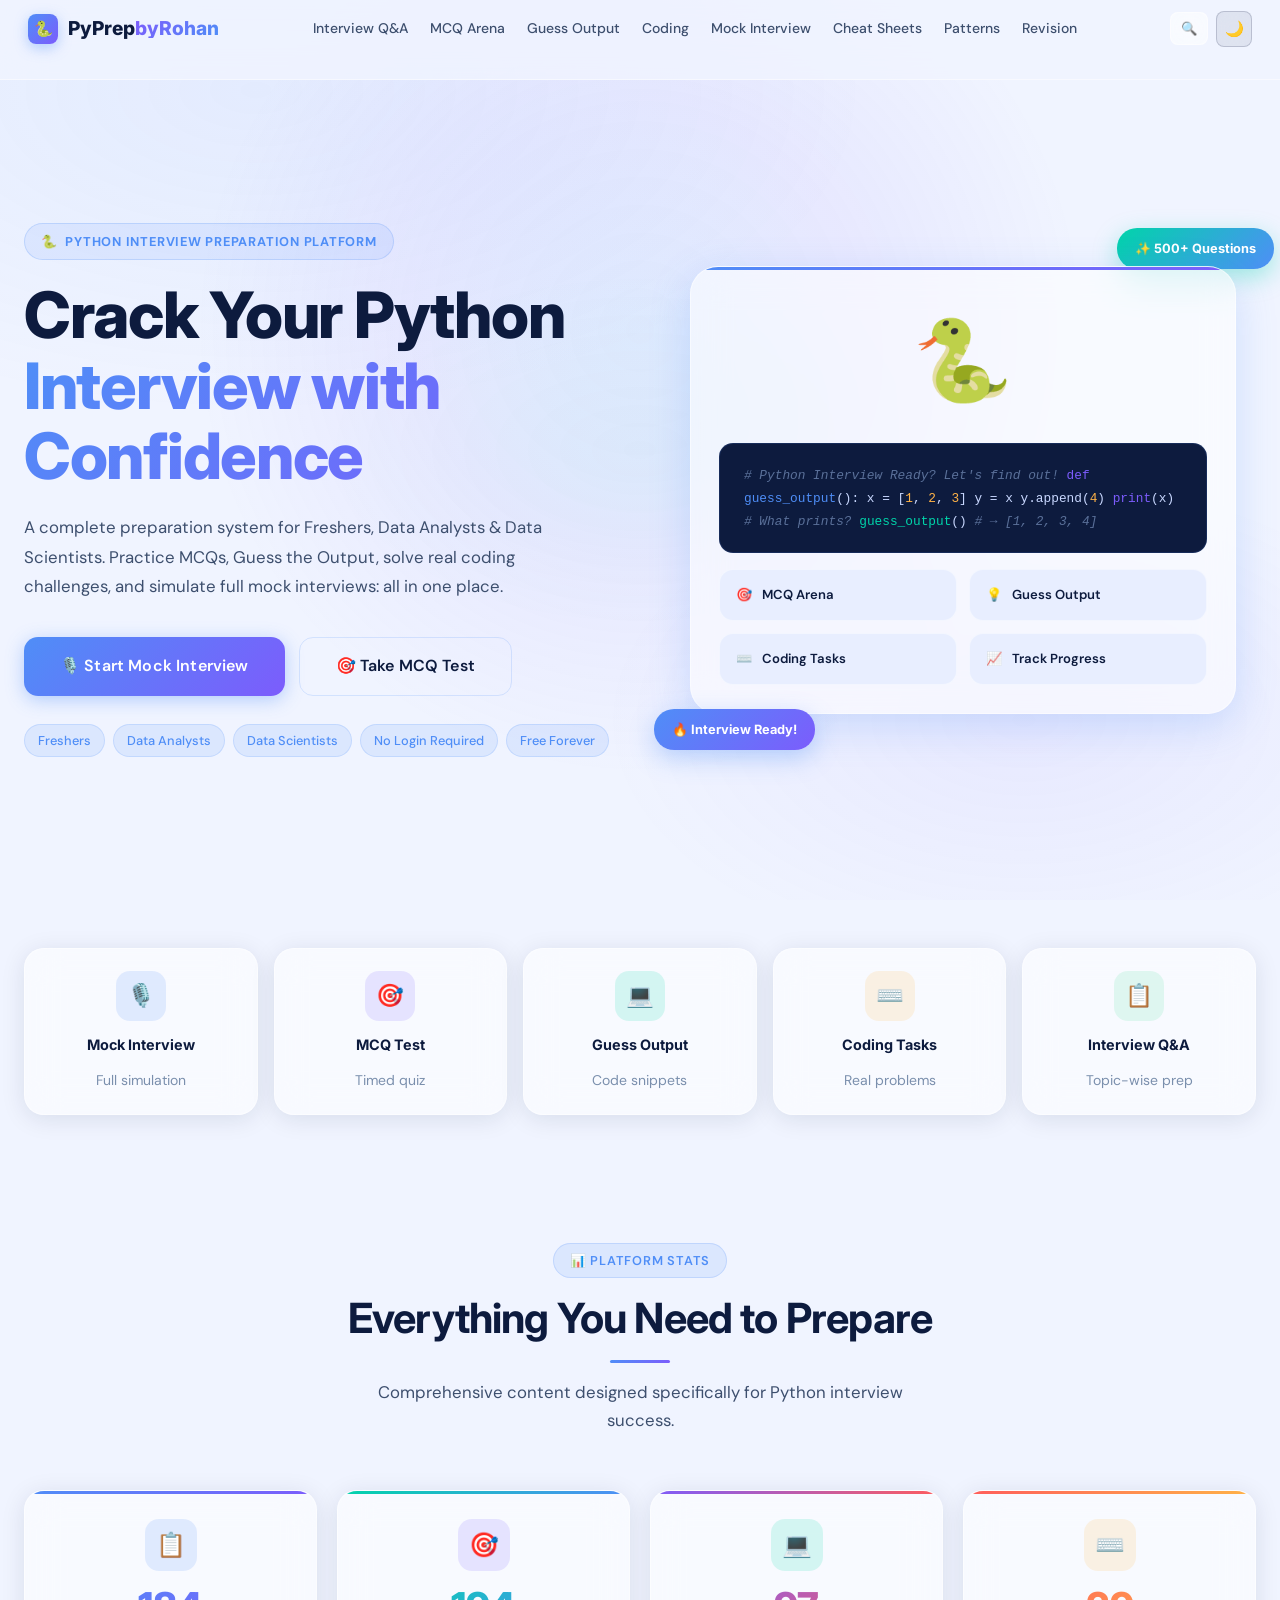
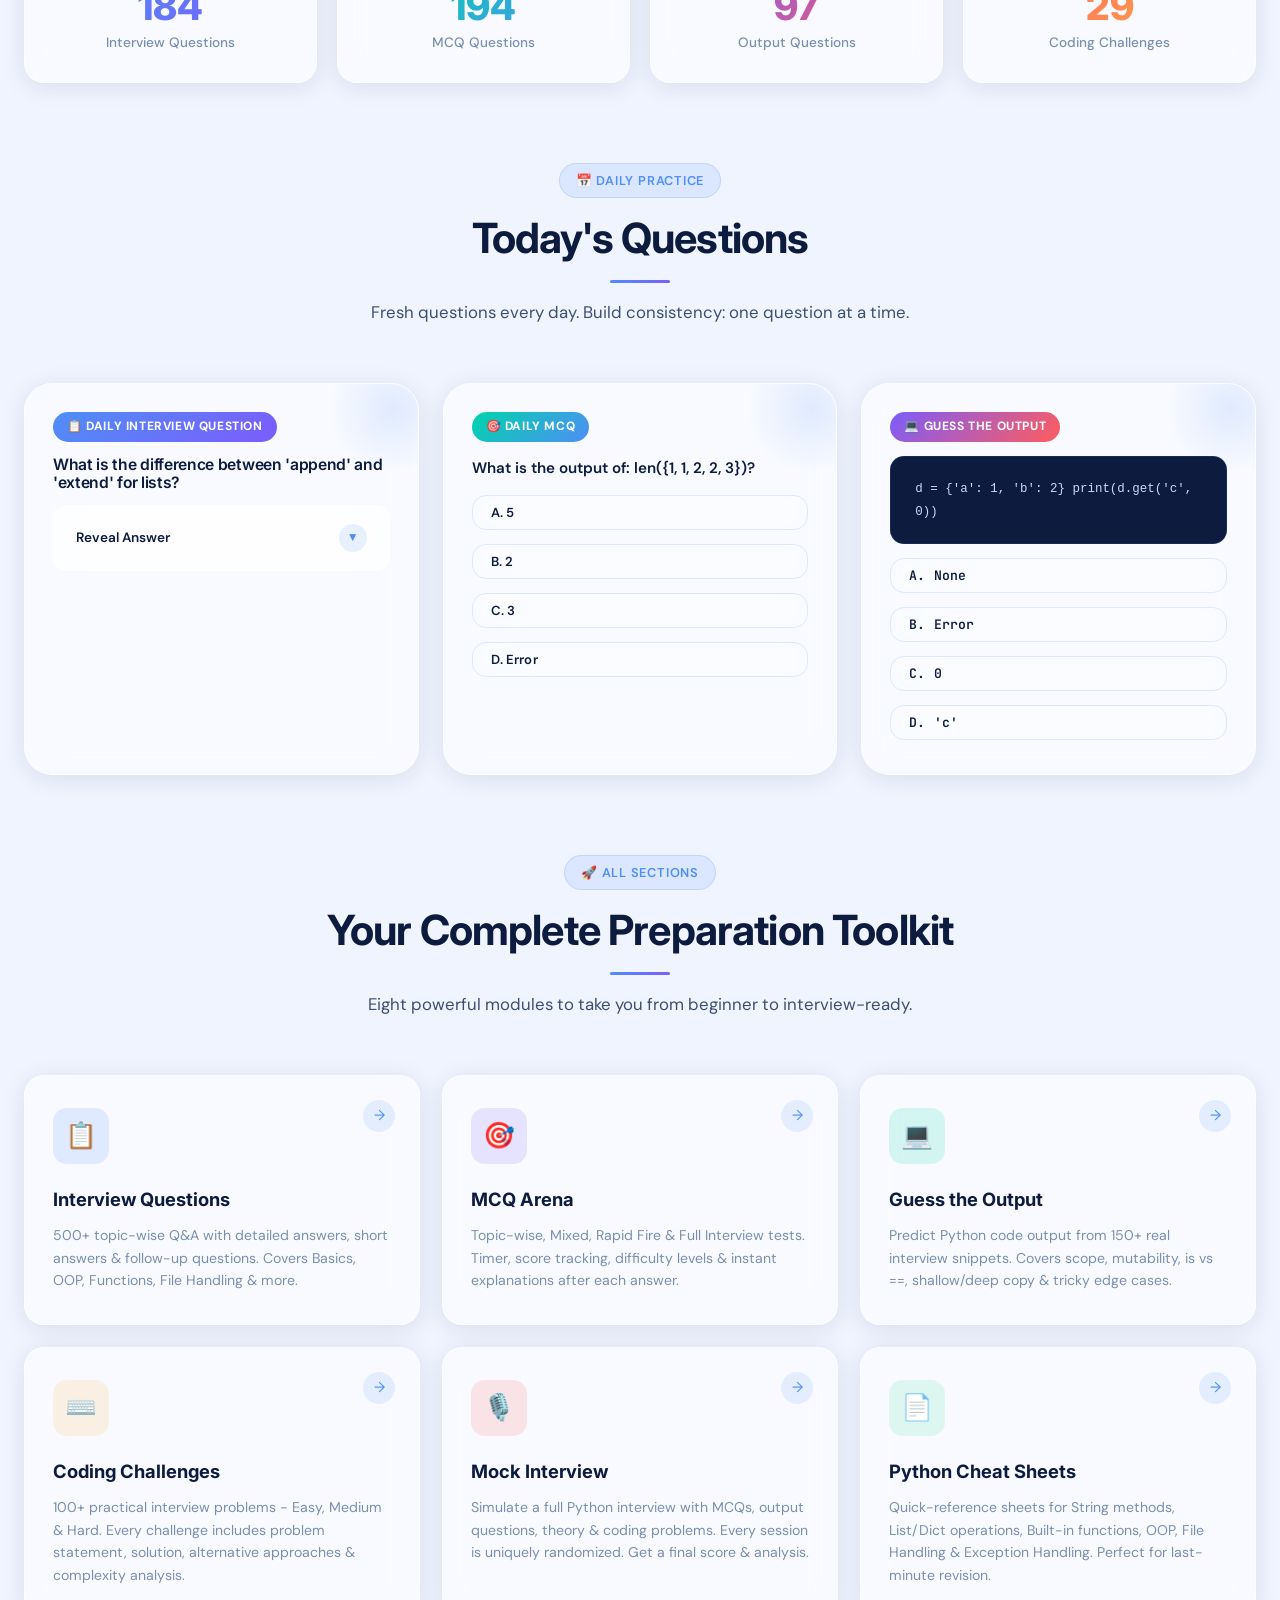
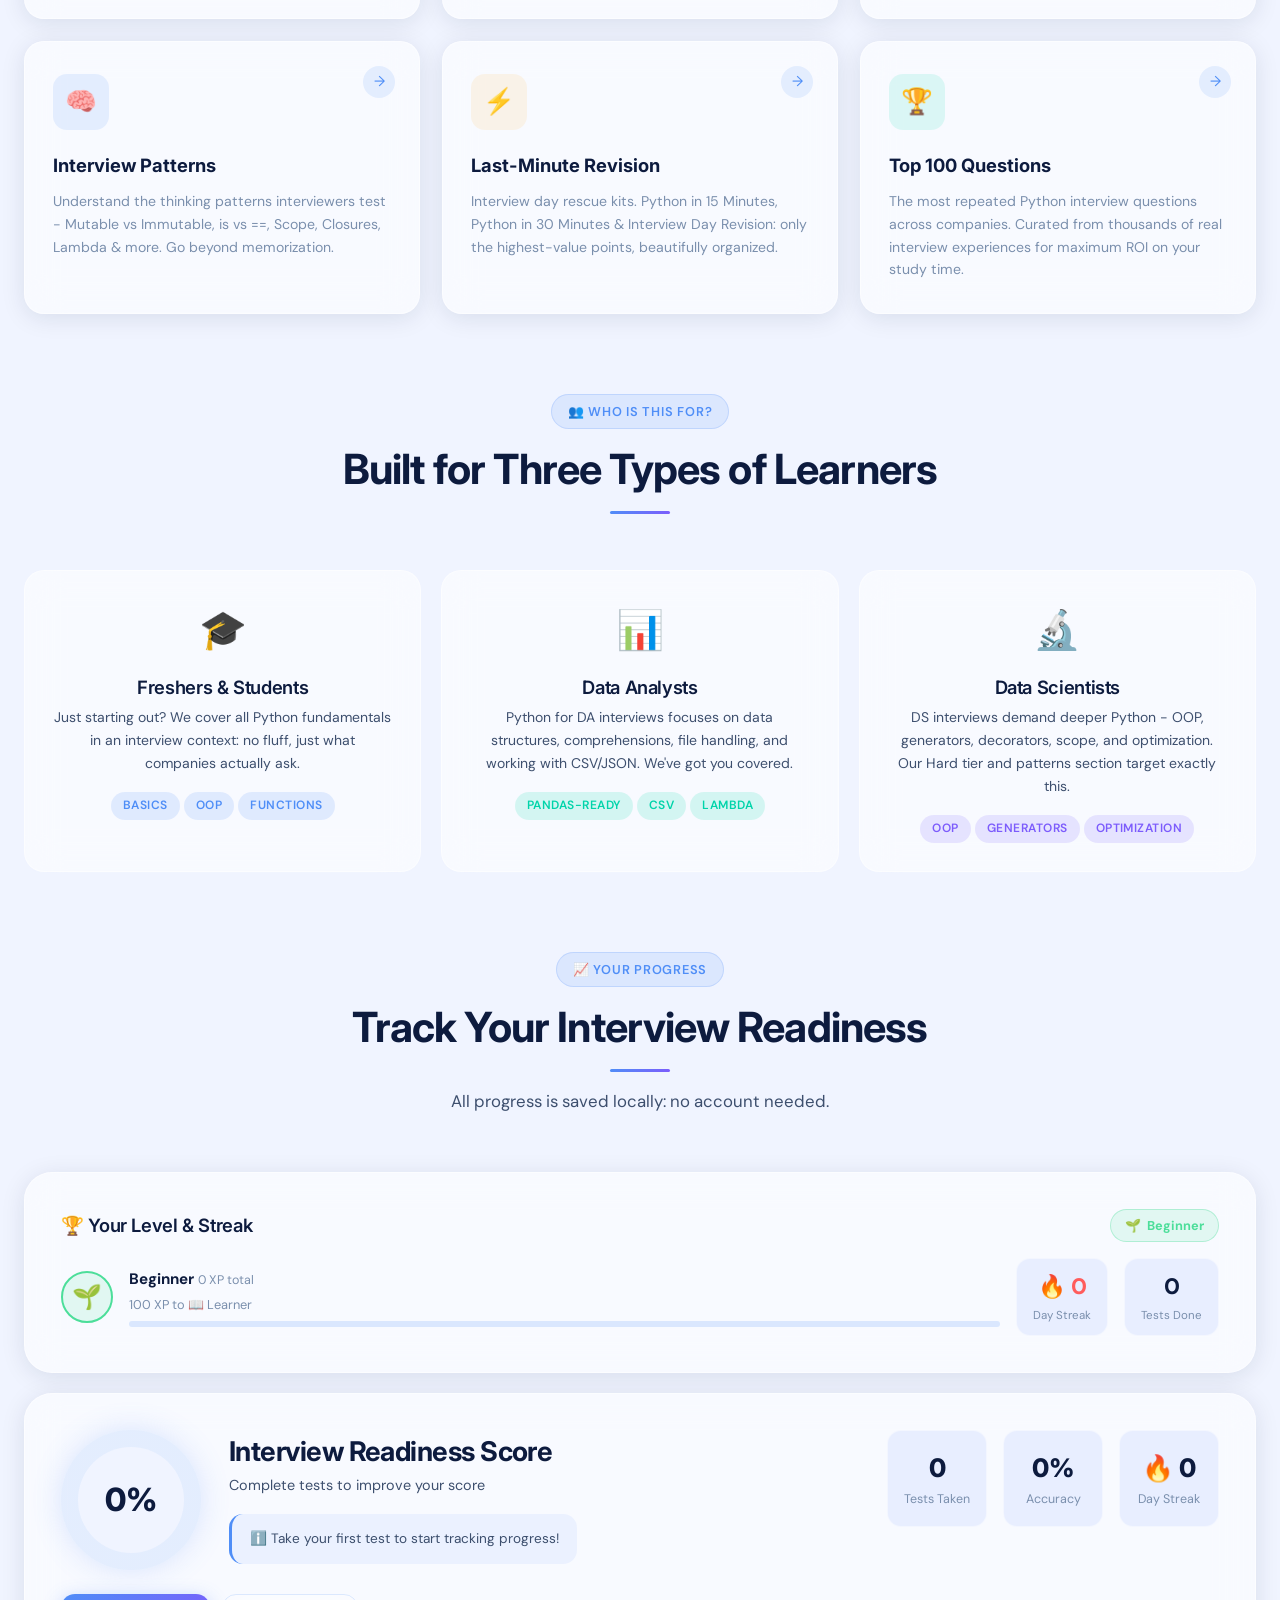
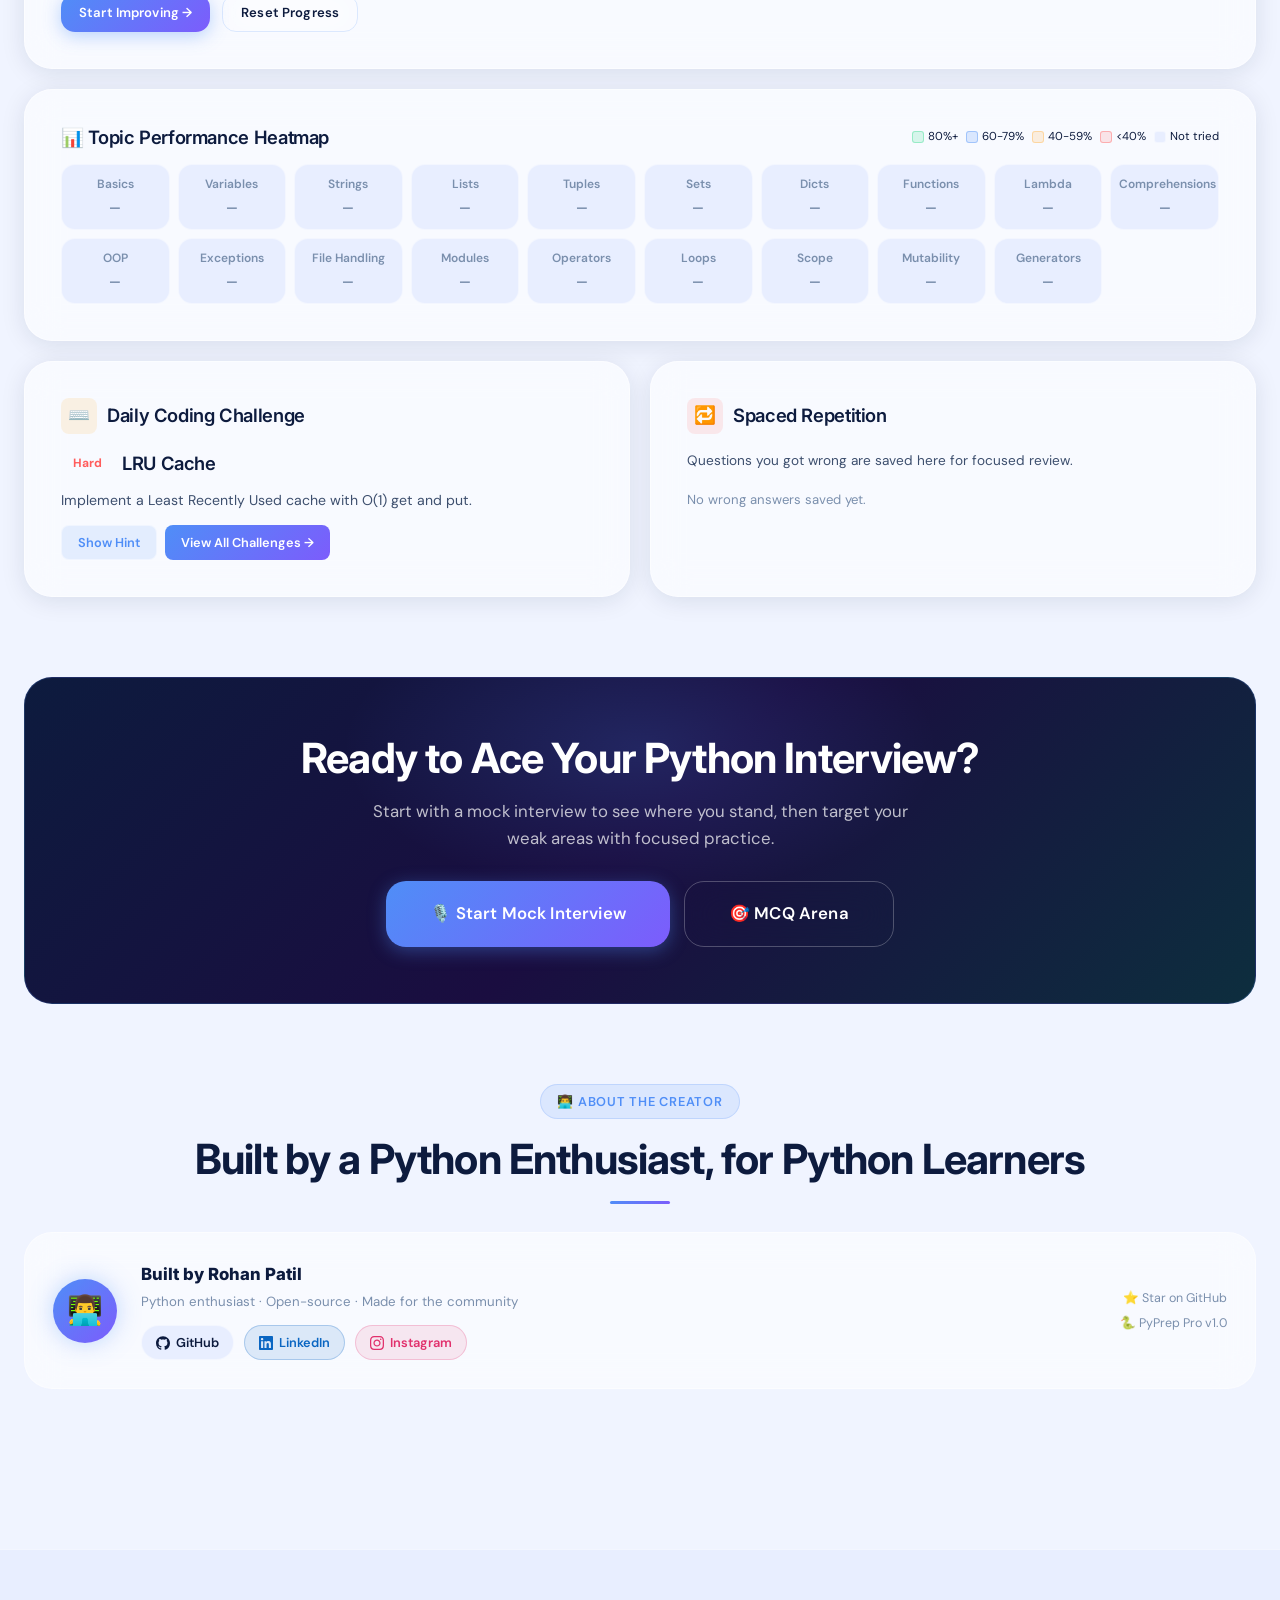
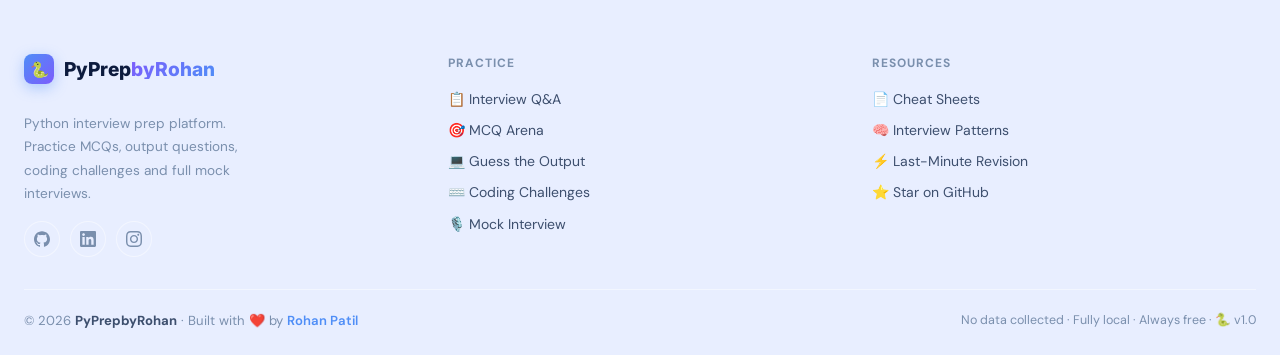
==== commit 5bd2387b: "Final Changes" ====
--- a/index.html
+++ b/index.html
@@ -1,10 +1,10 @@
 <!DOCTYPE html>
-<html lang="en" data-theme="dark">
+<html lang="en" data-theme="light">
 <head>
   <meta charset="UTF-8" />
   <meta name="viewport" content="width=device-width, initial-scale=1.0" />
-  <meta name="description" content="PyPrep Pro — Python Interview Preparation Platform for Freshers, Data Analysts and Data Scientists. MCQs, Output Questions, Coding Challenges, Mock Interviews." />
-  <title>PyPrep Pro — Python Interview Preparation</title>
+  <meta name="description" content="PyPrepbyRohan - Python Interview Preparation Platform for Freshers, Data Analysts and Data Scientists. MCQs, Output Questions, Coding Challenges, Mock Interviews." />
+  <title>PyPrepbyRohan - Python Interview Preparation</title>
 
   <!-- Favicon -->
   <link rel="icon" href="data:image/svg+xml,<svg xmlns='http://www.w3.org/2000/svg' viewBox='0 0 100 100'><text y='.9em' font-size='90'>🐍</text></svg>" />
@@ -327,7 +327,7 @@
 
       <a href="index.html" class="navbar__logo">
         <div class="navbar__logo-icon">🐍</div>
-        PyPrep<span class="accent">Pro</span>
+        <span class="navbar__logo-text"><span class="logo-main">PyPrep</span><span class="logo-by">byRohan</span></span>
       </a>
 
       <nav class="navbar__nav">
@@ -342,6 +342,7 @@
       </nav>
 
       <div class="navbar__actions">
+                <button class="global-search-btn" title="Search (Ctrl+K)">🔍 <span>Search</span> <kbd>Ctrl K</kbd></button>
         <button class="theme-toggle" title="Toggle Theme" aria-label="Toggle light/dark mode">🌙</button>
         <button class="hamburger" aria-label="Toggle mobile menu" aria-expanded="false">
           <span></span><span></span><span></span>
@@ -382,7 +383,7 @@
 
         <p class="hero__subtitle">
           A complete preparation system for Freshers, Data Analysts &amp; Data Scientists.
-          Practice MCQs, Guess the Output, solve real coding challenges, and simulate full mock interviews — all in one place.
+          Practice MCQs, Guess the Output, solve real coding challenges, and simulate full mock interviews: all in one place.
         </p>
 
         <div class="hero__cta">
@@ -499,25 +500,25 @@
 
       <div class="stat-card reveal">
         <div class="stat-card__icon" style="background:rgba(79,142,247,0.15);">📋</div>
-        <div class="stat-card__number text-gradient" data-count="500" data-suffix="+">0</div>
+        <div class="stat-card__number text-gradient" data-count="190" data-suffix="+">0</div>
         <div class="stat-card__label">Interview Questions</div>
       </div>
 
       <div class="stat-card reveal anim-delay-1">
         <div class="stat-card__icon" style="background:rgba(124,92,252,0.15);">🎯</div>
-        <div class="stat-card__number" style="background:var(--grad-accent);-webkit-background-clip:text;-webkit-text-fill-color:transparent;background-clip:text;" data-count="300" data-suffix="+">0</div>
+        <div class="stat-card__number" style="background:var(--grad-accent);-webkit-background-clip:text;-webkit-text-fill-color:transparent;background-clip:text;" data-count="200" data-suffix="+">0</div>
         <div class="stat-card__label">MCQ Questions</div>
       </div>
 
       <div class="stat-card reveal anim-delay-2">
         <div class="stat-card__icon" style="background:rgba(0,212,170,0.15);">💻</div>
-        <div class="stat-card__number" style="background:linear-gradient(135deg,#7c5cfc,#ff5c5c);-webkit-background-clip:text;-webkit-text-fill-color:transparent;background-clip:text;" data-count="150" data-suffix="+">0</div>
+        <div class="stat-card__number" style="background:linear-gradient(135deg,#7c5cfc,#ff5c5c);-webkit-background-clip:text;-webkit-text-fill-color:transparent;background-clip:text;" data-count="100" data-suffix="+">0</div>
         <div class="stat-card__label">Output Questions</div>
       </div>
 
       <div class="stat-card reveal anim-delay-3">
         <div class="stat-card__icon" style="background:rgba(255,179,71,0.15);">⌨️</div>
-        <div class="stat-card__number" style="background:var(--grad-warm);-webkit-background-clip:text;-webkit-text-fill-color:transparent;background-clip:text;" data-count="100" data-suffix="+">0</div>
+        <div class="stat-card__number" style="background:var(--grad-warm);-webkit-background-clip:text;-webkit-text-fill-color:transparent;background-clip:text;" data-count="30" data-suffix="+">0</div>
         <div class="stat-card__label">Coding Challenges</div>
       </div>
 
@@ -532,7 +533,7 @@
       <div class="section-header__eyebrow">📅 Daily Practice</div>
       <h2>Today's Questions</h2>
       <div class="divider"></div>
-      <p>Fresh questions every day. Build consistency — one question at a time.</p>
+      <p>Fresh questions every day. Build consistency: one question at a time.</p>
     </div>
 
     <div class="daily__grid">
@@ -609,7 +610,7 @@
         <div class="feature-card__icon" style="background:rgba(255,179,71,0.15);">⌨️</div>
         <div class="feature-card__arrow">→</div>
         <div class="feature-card__title">Coding Challenges</div>
-        <div class="feature-card__desc">100+ practical interview problems — Easy, Medium &amp; Hard. Every challenge includes problem statement, solution, alternative approaches &amp; complexity analysis.</div>
+        <div class="feature-card__desc">100+ practical interview problems - Easy, Medium &amp; Hard. Every challenge includes problem statement, solution, alternative approaches &amp; complexity analysis.</div>
       </a>
 
       <a href="mock.html" class="feature-card reveal anim-delay-4">
@@ -630,14 +631,14 @@
         <div class="feature-card__icon" style="background:rgba(79,142,247,0.12);">🧠</div>
         <div class="feature-card__arrow">→</div>
         <div class="feature-card__title">Interview Patterns</div>
-        <div class="feature-card__desc">Understand the thinking patterns interviewers test — Mutable vs Immutable, is vs ==, Scope, Closures, Lambda &amp; more. Go beyond memorization.</div>
+        <div class="feature-card__desc">Understand the thinking patterns interviewers test - Mutable vs Immutable, is vs ==, Scope, Closures, Lambda &amp; more. Go beyond memorization.</div>
       </a>
 
       <a href="revision.html" class="feature-card reveal anim-delay-1">
         <div class="feature-card__icon" style="background:rgba(255,179,71,0.12);">⚡</div>
         <div class="feature-card__arrow">→</div>
         <div class="feature-card__title">Last-Minute Revision</div>
-        <div class="feature-card__desc">Interview day rescue kits. Python in 15 Minutes, Python in 30 Minutes &amp; Interview Day Revision — only the highest-value points, beautifully organized.</div>
+        <div class="feature-card__desc">Interview day rescue kits. Python in 15 Minutes, Python in 30 Minutes &amp; Interview Day Revision: only the highest-value points, beautifully organized.</div>
       </a>
 
       <a href="questions.html#top100" class="feature-card reveal anim-delay-2">
@@ -665,7 +666,7 @@
       <div class="for-who-card reveal">
         <span class="for-who-card__emoji">🎓</span>
         <h4>Freshers &amp; Students</h4>
-        <p>Just starting out? We cover all Python fundamentals in an interview context — no fluff, just what companies actually ask.</p>
+        <p>Just starting out? We cover all Python fundamentals in an interview context: no fluff, just what companies actually ask.</p>
         <div style="margin-top:16px;">
           <span class="badge badge--primary">Basics</span>
           <span class="badge badge--primary">OOP</span>
@@ -687,7 +688,7 @@
       <div class="for-who-card reveal anim-delay-2">
         <span class="for-who-card__emoji">🔬</span>
         <h4>Data Scientists</h4>
-        <p>DS interviews demand deeper Python — OOP, generators, decorators, scope, and optimization. Our Hard tier and patterns section target exactly this.</p>
+        <p>DS interviews demand deeper Python - OOP, generators, decorators, scope, and optimization. Our Hard tier and patterns section target exactly this.</p>
         <div style="margin-top:16px;">
           <span class="badge badge--purple">OOP</span>
           <span class="badge badge--purple">Generators</span>
@@ -706,13 +707,21 @@
       <div class="section-header__eyebrow">📈 Your Progress</div>
       <h2>Track Your Interview Readiness</h2>
       <div class="divider"></div>
-      <p>All progress is saved locally — no account needed.</p>
-    </div>
-
-    <div class="readiness-card reveal">
+      <p>All progress is saved locally: no account needed.</p>
+    </div>
+
+    <!-- XP & Streak Widget -->
+    <div class="readiness-card reveal" style="margin-bottom:20px;">
+      <div style="display:flex;align-items:center;justify-content:space-between;margin-bottom:16px;flex-wrap:wrap;gap:10px;">
+        <h4 style="margin:0;">🏆 Your Level & Streak</h4>
+        <span class="xp-badge" style="padding:5px 14px;border-radius:var(--radius-pill);font-size:0.8rem;font-weight:700;border:1px solid;display:inline-flex;gap:6px;align-items:center;">🌱 Beginner</span>
+      </div>
+      <div id="xp-widget"></div>
+    </div>
+
+    <!-- Readiness Score + Stats -->
+    <div class="readiness-card reveal" style="margin-bottom:20px;">
       <div class="flex-between" style="gap:32px;flex-wrap:wrap;align-items:flex-start;">
-
-        <!-- Readiness score circle -->
         <div style="display:flex;align-items:center;gap:28px;flex-wrap:wrap;">
           <div class="readiness__circle" id="readiness-circle">
             <span class="readiness__score" id="readiness-score">0%</span>
@@ -725,8 +734,6 @@
             </div>
           </div>
         </div>
-
-        <!-- Stats row -->
         <div style="display:grid;grid-template-columns:repeat(3,1fr);gap:16px;min-width:320px;">
           <div style="text-align:center;padding:16px;border-radius:var(--radius-md);background:var(--bg-secondary);border:1px solid var(--border-glass);">
             <div style="font-family:var(--font-display);font-size:1.6rem;font-weight:800;" id="stat-tests">0</div>
@@ -741,18 +748,39 @@
             <div class="text-muted" style="font-size:0.78rem;">Day Streak</div>
           </div>
         </div>
-
-      </div>
-
-      <!-- Weak Areas -->
+      </div>
+
       <div id="weak-areas-section" style="margin-top:28px;display:none;">
-        <h5 style="margin-bottom:14px;">⚠️ Weak Areas — Focus Here</h5>
+        <h5 style="margin-bottom:14px;">⚠️ Weak Areas - Focus Here</h5>
         <div id="weak-areas-list" class="flex gap-1" style="flex-wrap:wrap;"></div>
       </div>
-
       <div style="margin-top:24px;display:flex;gap:12px;flex-wrap:wrap;">
         <a href="mcq.html" class="btn btn--primary btn--sm">Start Improving →</a>
         <button class="btn btn--outline btn--sm" id="reset-progress-btn">Reset Progress</button>
+      </div>
+    </div>
+
+    <!-- Topic Heatmap -->
+    <div class="readiness-card reveal" style="margin-bottom:20px;">
+      <div id="topic-heatmap"></div>
+    </div>
+
+    <!-- Daily Challenge + Wrong Bank -->
+    <div style="display:grid;grid-template-columns:repeat(auto-fit,minmax(280px,1fr));gap:20px;" class="reveal">
+      <div class="readiness-card">
+        <div style="display:flex;align-items:center;gap:10px;margin-bottom:16px;">
+          <div style="width:36px;height:36px;border-radius:var(--radius-sm);background:rgba(255,179,71,0.15);display:flex;align-items:center;justify-content:center;font-size:1.1rem;">⌨️</div>
+          <h4 style="margin:0;">Daily Coding Challenge</h4>
+        </div>
+        <div id="daily-challenge-widget"></div>
+      </div>
+      <div class="readiness-card">
+        <div style="display:flex;align-items:center;gap:10px;margin-bottom:16px;">
+          <div style="width:36px;height:36px;border-radius:var(--radius-sm);background:rgba(255,92,92,0.12);display:flex;align-items:center;justify-content:center;font-size:1.1rem;">🔁</div>
+          <h4 style="margin:0;">Spaced Repetition</h4>
+        </div>
+        <p style="font-size:0.85rem;color:var(--text-secondary);margin-bottom:14px;">Questions you got wrong are saved here for focused review.</p>
+        <div id="wrong-bank-badge"></div>
       </div>
     </div>
 
@@ -775,76 +803,73 @@
   </div>
 </section>
 
+
+<!-- ── Creator Branding ──────────────────────────────────────── -->
+<section class="section" style="padding-top:0;" aria-label="About creator">
+  <div class="container">
+    <div class="section-header reveal" style="margin-bottom:28px;">
+      <div class="section-header__eyebrow">👨‍💻 About the Creator</div>
+      <h2>Built by a Python Enthusiast, for Python Learners</h2>
+      <div class="divider"></div>
+    </div>
+    <div id="branding-panel-slot" class="reveal"></div>
+  </div>
+</section>
+
 <!-- ── Footer ────────────────────────────────────────────────── -->
 <footer class="footer" aria-label="Footer">
   <div class="container">
-    <div class="footer__grid">
-
-      <!-- Brand -->
-      <div class="footer__brand">
-        <a href="index.html" class="navbar__logo" style="margin-bottom:0;display:inline-flex;">
+    <div style="display:grid;grid-template-columns:1fr 1fr 1fr;gap:40px;padding:48px 0 32px;border-bottom:1px solid var(--border-glass);">
+
+      <!-- Brand col -->
+      <div>
+        <a href="index.html" class="navbar__logo" style="text-decoration:none;margin-bottom:16px;display:inline-flex;">
           <div class="navbar__logo-icon">🐍</div>
-          PyPrep<span class="accent">Pro</span>
+          <span class="navbar__logo-text"><span class="logo-main">PyPrep</span><span class="logo-by">byRohan</span></span>
         </a>
-        <p>
-          A free, open Python interview preparation platform for Freshers, Data Analysts &amp; Data Scientists.
-          No login. No ads. Just prep.
-        </p>
-        <div class="footer__social">
-          <a href="https://instagram.com/rohanjpatil01" class="footer__social-link" target="_blank" rel="noopener" title="Instagram" aria-label="Instagram">
+        <p style="font-size:0.85rem;color:var(--text-muted);line-height:1.7;margin-top:12px;max-width:220px;">Python interview prep platform. Practice MCQs, output questions, coding challenges and full mock interviews.</p>
+        <div style="display:flex;gap:10px;margin-top:16px;">
+          <a href="https://github.com/RohanPatil01" target="_blank" rel="noopener" title="GitHub" class="footer-social footer-social--github">
+            <svg width="16" height="16" viewBox="0 0 24 24" fill="currentColor"><path d="M12 .297c-6.63 0-12 5.373-12 12 0 5.303 3.438 9.8 8.205 11.385.6.113.82-.258.82-.577 0-.285-.01-1.04-.015-2.04-3.338.724-4.042-1.61-4.042-1.61C4.422 18.07 3.633 17.7 3.633 17.7c-1.087-.744.084-.729.084-.729 1.205.084 1.838 1.236 1.838 1.236 1.07 1.835 2.809 1.305 3.495.998.108-.776.417-1.305.76-1.605-2.665-.3-5.466-1.332-5.466-5.93 0-1.31.465-2.38 1.235-3.22-.135-.303-.54-1.523.105-3.176 0 0 1.005-.322 3.3 1.23.96-.267 1.98-.399 3-.405 1.02.006 2.04.138 3 .405 2.28-1.552 3.285-1.23 3.285-1.23.645 1.653.24 2.873.12 3.176.765.84 1.23 1.91 1.23 3.22 0 4.61-2.805 5.625-5.475 5.92.42.36.81 1.096.81 2.22 0 1.606-.015 2.896-.015 3.286 0 .315.21.69.825.57C20.565 22.092 24 17.592 24 12.297c0-6.627-5.373-12-12-12"/></svg>
+          </a>
+          <a href="https://www.linkedin.com/in/rohanpatil01/" target="_blank" rel="noopener" title="LinkedIn" class="footer-social footer-social--linkedin">
+            <svg width="16" height="16" viewBox="0 0 24 24" fill="currentColor"><path d="M20.447 20.452h-3.554v-5.569c0-1.328-.027-3.037-1.852-3.037-1.853 0-2.136 1.445-2.136 2.939v5.667H9.351V9h3.414v1.561h.046c.477-.9 1.637-1.85 3.37-1.85 3.601 0 4.267 2.37 4.267 5.455v6.286zM5.337 7.433c-1.144 0-2.063-.926-2.063-2.065 0-1.138.92-2.063 2.063-2.063 1.14 0 2.064.925 2.064 2.063 0 1.139-.925 2.065-2.064 2.065zm1.782 13.019H3.555V9h3.564v11.452zM22.225 0H1.771C.792 0 0 .774 0 1.729v20.542C0 23.227.792 24 1.771 24h20.451C23.2 24 24 23.227 24 22.271V1.729C24 .774 23.2 0 22.222 0h.003z"/></svg>
+          </a>
+          <a href="https://www.instagram.com/rohanjpatil01" target="_blank" rel="noopener" title="Instagram" class="footer-social footer-social--instagram">
             <svg width="16" height="16" viewBox="0 0 24 24" fill="currentColor"><path d="M12 2.163c3.204 0 3.584.012 4.85.07 3.252.148 4.771 1.691 4.919 4.919.058 1.265.069 1.645.069 4.849 0 3.205-.012 3.584-.069 4.849-.149 3.225-1.664 4.771-4.919 4.919-1.266.058-1.644.07-4.85.07-3.204 0-3.584-.012-4.849-.07-3.26-.149-4.771-1.699-4.919-4.92-.058-1.265-.07-1.644-.07-4.849 0-3.204.013-3.583.07-4.849.149-3.227 1.664-4.771 4.919-4.919 1.266-.057 1.645-.069 4.849-.069zm0-2.163c-3.259 0-3.667.014-4.947.072-4.358.2-6.78 2.618-6.98 6.98-.059 1.281-.073 1.689-.073 4.948 0 3.259.014 3.668.072 4.948.2 4.358 2.618 6.78 6.98 6.98 1.281.058 1.689.072 4.948.072 3.259 0 3.668-.014 4.948-.072 4.354-.2 6.782-2.618 6.979-6.98.059-1.28.073-1.689.073-4.948 0-3.259-.014-3.667-.072-4.947-.196-4.354-2.617-6.78-6.979-6.98-1.281-.059-1.69-.073-4.949-.073zm0 5.838c-3.403 0-6.162 2.759-6.162 6.162s2.759 6.163 6.162 6.163 6.162-2.759 6.162-6.163c0-3.403-2.759-6.162-6.162-6.162zm0 10.162c-2.209 0-4-1.79-4-4 0-2.209 1.791-4 4-4s4 1.791 4 4c0 2.21-1.791 4-4 4zm6.406-11.845c-.796 0-1.441.645-1.441 1.44s.645 1.44 1.441 1.44c.795 0 1.439-.645 1.439-1.44s-.644-1.44-1.439-1.44z"/></svg>
           </a>
-          <a href="https://linkedin.com/in/rohanjpatil01" class="footer__social-link" target="_blank" rel="noopener" title="LinkedIn" aria-label="LinkedIn">
-            <svg width="16" height="16" viewBox="0 0 24 24" fill="currentColor"><path d="M20.447 20.452h-3.554v-5.569c0-1.328-.027-3.037-1.852-3.037-1.853 0-2.136 1.445-2.136 2.939v5.667H9.351V9h3.414v1.561h.046c.477-.9 1.637-1.85 3.37-1.85 3.601 0 4.267 2.37 4.267 5.455v6.286zM5.337 7.433c-1.144 0-2.063-.926-2.063-2.065 0-1.138.92-2.063 2.063-2.063 1.14 0 2.064.925 2.064 2.063 0 1.139-.925 2.065-2.064 2.065zm1.782 13.019H3.555V9h3.564v11.452zM22.225 0H1.771C.792 0 0 .774 0 1.729v20.542C0 23.227.792 24 1.771 24h20.451C23.2 24 24 23.227 24 22.271V1.729C24 .774 23.2 0 22.222 0h.003z"/></svg>
-          </a>
-          <a href="https://github.com/rohanjpatil01" class="footer__social-link" target="_blank" rel="noopener" title="GitHub" aria-label="GitHub">
-            <svg width="16" height="16" viewBox="0 0 24 24" fill="currentColor"><path d="M12 .297c-6.63 0-12 5.373-12 12 0 5.303 3.438 9.8 8.205 11.385.6.113.82-.258.82-.577 0-.285-.01-1.04-.015-2.04-3.338.724-4.042-1.61-4.042-1.61C4.422 18.07 3.633 17.7 3.633 17.7c-1.087-.744.084-.729.084-.729 1.205.084 1.838 1.236 1.838 1.236 1.07 1.835 2.809 1.305 3.495.998.108-.776.417-1.305.76-1.605-2.665-.3-5.466-1.332-5.466-5.93 0-1.31.465-2.38 1.235-3.22-.135-.303-.54-1.523.105-3.176 0 0 1.005-.322 3.3 1.23.96-.267 1.98-.399 3-.405 1.02.006 2.04.138 3 .405 2.28-1.552 3.285-1.23 3.285-1.23.645 1.653.24 2.873.12 3.176.765.84 1.23 1.91 1.23 3.22 0 4.61-2.805 5.625-5.475 5.92.42.36.81 1.096.81 2.22 0 1.606-.015 2.896-.015 3.286 0 .315.21.69.825.57C20.565 22.092 24 17.592 24 12.297c0-6.627-5.373-12-12-12"/></svg>
-          </a>
-        </div>
-      </div>
-
-      <!-- Practice -->
+        </div>
+      </div>
+
+      <!-- Practice col -->
       <div>
-        <div class="footer__heading">Practice</div>
-        <div class="footer__links">
-          <a href="mcq.html"      class="footer__link">MCQ Arena</a>
-          <a href="output.html"   class="footer__link">Guess the Output</a>
-          <a href="coding.html"   class="footer__link">Coding Challenges</a>
-          <a href="mock.html"     class="footer__link">Mock Interview</a>
-        </div>
-      </div>
-
-      <!-- Learn -->
+        <div style="font-size:0.75rem;font-weight:700;text-transform:uppercase;letter-spacing:0.08em;color:var(--text-muted);margin-bottom:14px;">Practice</div>
+        <div style="display:flex;flex-direction:column;gap:8px;">
+          <a href="questions.html" style="font-size:0.875rem;color:var(--text-secondary);text-decoration:none;transition:color 0.2s;" onmouseover="this.style.color='var(--brand-primary)'" onmouseout="this.style.color='var(--text-secondary)'">📋 Interview Q&amp;A</a>
+          <a href="mcq.html"       style="font-size:0.875rem;color:var(--text-secondary);text-decoration:none;transition:color 0.2s;" onmouseover="this.style.color='var(--brand-primary)'" onmouseout="this.style.color='var(--text-secondary)'">🎯 MCQ Arena</a>
+          <a href="output.html"    style="font-size:0.875rem;color:var(--text-secondary);text-decoration:none;transition:color 0.2s;" onmouseover="this.style.color='var(--brand-primary)'" onmouseout="this.style.color='var(--text-secondary)'">💻 Guess the Output</a>
+          <a href="coding.html"    style="font-size:0.875rem;color:var(--text-secondary);text-decoration:none;transition:color 0.2s;" onmouseover="this.style.color='var(--brand-primary)'" onmouseout="this.style.color='var(--text-secondary)'">⌨️ Coding Challenges</a>
+          <a href="mock.html"      style="font-size:0.875rem;color:var(--text-secondary);text-decoration:none;transition:color 0.2s;" onmouseover="this.style.color='var(--brand-primary)'" onmouseout="this.style.color='var(--text-secondary)'">🎙️ Mock Interview</a>
+        </div>
+      </div>
+
+      <!-- Resources col -->
       <div>
-        <div class="footer__heading">Learn</div>
-        <div class="footer__links">
-          <a href="questions.html"  class="footer__link">Interview Questions</a>
-          <a href="patterns.html"   class="footer__link">Interview Patterns</a>
-          <a href="cheatsheet.html" class="footer__link">Cheat Sheets</a>
-          <a href="revision.html"   class="footer__link">Last-Minute Revision</a>
-        </div>
-      </div>
-
-      <!-- Topics -->
-      <div>
-        <div class="footer__heading">Key Topics</div>
-        <div class="footer__links">
-          <a href="questions.html?topic=functions"    class="footer__link">Functions</a>
-          <a href="questions.html?topic=oop"          class="footer__link">OOP Basics</a>
-          <a href="questions.html?topic=dictionaries" class="footer__link">Dictionaries</a>
-          <a href="questions.html?topic=exceptions"   class="footer__link">Exception Handling</a>
-          <a href="questions.html?topic=comprehensions" class="footer__link">Comprehensions</a>
-        </div>
-      </div>
-
-    </div>
-
-    <div class="footer__bottom">
-      <p>© 2025 PyPrep Pro. Built with ❤️ by <a href="https://github.com/rohanjpatil01" target="_blank" rel="noopener">Rohan Patil</a>.</p>
-      <p>
-        <a href="https://instagram.com/rohanjpatil01" target="_blank" rel="noopener" style="margin-right:14px;">@rohanjpatil01</a>
-        No data collected · Fully local · Always free
-      </p>
+        <div style="font-size:0.75rem;font-weight:700;text-transform:uppercase;letter-spacing:0.08em;color:var(--text-muted);margin-bottom:14px;">Resources</div>
+        <div style="display:flex;flex-direction:column;gap:8px;">
+          <a href="cheatsheet.html" style="font-size:0.875rem;color:var(--text-secondary);text-decoration:none;transition:color 0.2s;" onmouseover="this.style.color='var(--brand-primary)'" onmouseout="this.style.color='var(--text-secondary)'">📄 Cheat Sheets</a>
+          <a href="patterns.html"   style="font-size:0.875rem;color:var(--text-secondary);text-decoration:none;transition:color 0.2s;" onmouseover="this.style.color='var(--brand-primary)'" onmouseout="this.style.color='var(--text-secondary)'">🧠 Interview Patterns</a>
+          <a href="revision.html"   style="font-size:0.875rem;color:var(--text-secondary);text-decoration:none;transition:color 0.2s;" onmouseover="this.style.color='var(--brand-primary)'" onmouseout="this.style.color='var(--text-secondary)'">⚡ Last-Minute Revision</a>
+          <a href="https://github.com/RohanPatil01" target="_blank" rel="noopener" style="font-size:0.875rem;color:var(--text-secondary);text-decoration:none;transition:color 0.2s;" onmouseover="this.style.color='var(--brand-primary)'" onmouseout="this.style.color='var(--text-secondary)'">⭐ Star on GitHub</a>
+        </div>
+      </div>
+
+    </div>
+
+    <!-- Bottom bar -->
+    <div class="footer__bottom" style="padding-top:20px;border-top:none;">
+      <p style="font-size:0.82rem;color:var(--text-muted);">© 2026 <strong style="color:var(--text-secondary);">PyPrepbyRohan</strong> · Built with ❤️ by <a href="https://github.com/RohanPatil01" target="_blank" rel="noopener" style="color:var(--brand-primary);font-weight:600;">Rohan Patil</a></p>
+      <p style="font-size:0.78rem;color:var(--text-muted);">No data collected · Fully local · Always free · 🐍 v1.0</p>
     </div>
   </div>
 </footer>
@@ -854,6 +879,7 @@
 
 <!-- ── Scripts ────────────────────────────────────────────── -->
 <script src="js/main.js"></script>
+<script src="js/features.js"></script>
 <script>
 /* ── Inline Data for Daily Widgets ─────────────────────────── */
 // (In production these will come from JSON files via fetch)
@@ -871,7 +897,7 @@
 const DAILY_MCQ = [
   { q: "What is the output of: print(type([]) == type(()))?", opts: ["True", "False", "Error", "None"], ans: 1, exp: "type([]) is <class 'list'> and type(()) is <class 'tuple'>, they are not equal, so False." },
   { q: "Which method removes and returns the last item from a list?", opts: ["remove()", "pop()", "delete()", "discard()"], ans: 1, exp: "pop() removes and returns the last item (or item at given index). remove() removes by value. discard() is for sets." },
-  { q: "What does 'pass' do in Python?", opts: ["Exits the function", "Skips the loop iteration", "Does nothing — null operation", "Raises an exception"], ans: 2, exp: "'pass' is a null statement. It does nothing and is used as a placeholder where code is syntactically required." },
+  { q: "What does 'pass' do in Python?", opts: ["Exits the function", "Skips the loop iteration", "Does nothing: null operation", "Raises an exception"], ans: 2, exp: "'pass' is a null statement. It does nothing and is used as a placeholder where code is syntactically required." },
   { q: "What is the output of: len({1, 1, 2, 2, 3})?", opts: ["5", "2", "3", "Error"], ans: 2, exp: "Sets automatically remove duplicates. {1, 1, 2, 2, 3} becomes {1, 2, 3}, so len() is 3." },
   { q: "Which keyword is used to create a generator function?", opts: ["return", "yield", "generate", "async"], ans: 1, exp: "'yield' makes a function a generator. It pauses execution and returns a value, resuming from where it left off on the next call." },
   { q: "What is the correct way to open a file for reading in Python?", opts: ["open('f.txt', 'w')", "open('f.txt', 'r')", "open('f.txt', 'a')", "open('f.txt', 'x')"], ans: 1, exp: "'r' mode opens for reading. 'w' for writing (overwrites), 'a' for appending, 'x' for exclusive creation." },
@@ -879,11 +905,11 @@
 ];
 
 const DAILY_OUT = [
-  { code: "x = [1, 2, 3]\ny = x\ny.append(4)\nprint(x)", opts: ["[1, 2, 3]", "[1, 2, 3, 4]", "[4]", "Error"], ans: 1, exp: "y = x does NOT copy the list — both point to the same object. Appending to y also modifies x. This is a classic mutable reference question." },
+  { code: "x = [1, 2, 3]\ny = x\ny.append(4)\nprint(x)", opts: ["[1, 2, 3]", "[1, 2, 3, 4]", "[4]", "Error"], ans: 1, exp: "y = x does NOT copy the list: both point to the same object. Appending to y also modifies x. This is a classic mutable reference question." },
   { code: "a = 5\nb = 5\nprint(a is b)", opts: ["True", "False", "None", "Error"], ans: 0, exp: "Python caches small integers (-5 to 256). Both a and b reference the same object, so 'is' returns True. This would be False for large integers." },
   { code: "d = {'a': 1, 'b': 2}\nprint(d.get('c', 0))", opts: ["None", "Error", "0", "'c'"], ans: 2, exp: "dict.get(key, default) returns the value for key if it exists, otherwise returns the default. 'c' is not in d, so 0 is returned." },
   { code: "print(2 ** 3 ** 2)", opts: ["64", "512", "72", "Error"], ans: 1, exp: "Exponentiation is right-associative: 3**2=9 first, then 2**9=512. This is a common operator precedence trap." },
-  { code: "lst = [1,2,3]\nfor i in lst:\n    lst.append(i)\n    if len(lst) > 6:\n        break\nprint(lst)", opts: ["[1,2,3]", "[1,2,3,1,2,3,1]", "[1,2,3,1,2,3]", "Infinite loop"], ans: 1, exp: "We modify the list while iterating — each i is appended. After 3 appends (at len 6), the next append makes len 7 which is >6, so break triggers. Result has 7 elements." }
+  { code: "lst = [1,2,3]\nfor i in lst:\n    lst.append(i)\n    if len(lst) > 6:\n        break\nprint(lst)", opts: ["[1,2,3]", "[1,2,3,1,2,3,1]", "[1,2,3,1,2,3]", "Infinite loop"], ans: 1, exp: "We modify the list while iterating: each i is appended. After 3 appends (at len 6), the next append makes len 7 which is >6, so break triggers. Result has 7 elements." }
 ];
 
 /* ── Daily Widgets Init ─────────────────────────────────────── */
@@ -968,7 +994,7 @@
   if (d.testsAttempted > 0) {
     const msg = document.getElementById('readiness-msg');
     const level = rs >= 80 ? 'success' : rs >= 50 ? 'info' : 'warning';
-    const label = rs >= 80 ? '🎉 Great job! You are interview-ready.' : rs >= 50 ? '👍 Good progress! Keep practicing.' : '💪 Keep going — consistent practice is key.';
+    const label = rs >= 80 ? '🎉 Great job! You are interview-ready.' : rs >= 50 ? '👍 Good progress! Keep practicing.' : '💪 Keep going: consistent practice is key.';
     msg.className = `alert alert--${level}`;
     msg.textContent = label;
 
--- a/css/style.css
+++ b/css/style.css
@@ -3,7 +3,7 @@
    Author: Rohan Patil | rohanjpatil01
    ============================================================ */
 
-@import url('https://fonts.googleapis.com/css2?family=Syne:wght@400;500;600;700;800&family=DM+Sans:ital,wght@0,300;0,400;0,500;0,600;1,300&family=JetBrains+Mono:wght@400;500;600&display=swap');
+@import url('https://fonts.googleapis.com/css2?family=Inter:wght@300;400;500;600;700;800;900&family=DM+Sans:ital,wght@0,300;0,400;0,500;0,600;1,300&family=JetBrains+Mono:wght@400;500;600&display=swap');
 
 /* ── CSS Variables ───────────────────────────────────────── */
 :root {
@@ -55,11 +55,11 @@
   --transition: 0.28s cubic-bezier(0.4, 0, 0.2, 1);
   --transition-slow: 0.5s cubic-bezier(0.4, 0, 0.2, 1);
 
-  --font-display: 'Syne', sans-serif;
+  --font-display: 'Inter', sans-serif;
   --font-body:    'DM Sans', sans-serif;
   --font-mono:    'JetBrains Mono', monospace;
 
-  --nav-height: 68px;
+  --nav-height: 80px;
   --sidebar-w:  260px;
 }
 
@@ -254,6 +254,7 @@
   -webkit-backdrop-filter: var(--blur-nav);
   border-bottom: 1px solid var(--border-glass);
   transition: all var(--transition);
+  padding: 10px 0;
 }
 
 .navbar.scrolled {
@@ -266,7 +267,8 @@
   display: flex;
   align-items: center;
   justify-content: space-between;
-  gap: 24px;
+  gap: 12px;
+  padding: 0 4px;
 }
 
 .navbar__logo {
@@ -275,18 +277,25 @@
   gap: 10px;
   font-family: var(--font-display);
   font-weight: 800;
-  font-size: 1.25rem;
+  font-size: 1.2rem;
   color: var(--text-primary);
   white-space: nowrap;
+  margin-right: 4px;
   text-decoration: none;
+  letter-spacing: 0;
+}
+.navbar__logo-text {
+  display: inline-flex;
+  letter-spacing: 0;
+  line-height: 1;
 }
 
 .navbar__logo-icon {
-  width: 36px; height: 36px;
+  width: 30px; height: 30px;
   background: var(--grad-primary);
-  border-radius: 10px;
+  border-radius: 8px;
   display: flex; align-items: center; justify-content: center;
-  font-size: 1.1rem;
+  font-size: 0.95rem;
   flex-shrink: 0;
   box-shadow: 0 4px 14px rgba(79, 142, 247, 0.40);
 }
@@ -296,13 +305,14 @@
 .navbar__nav {
   display: flex;
   align-items: center;
-  gap: 4px;
+  gap: 2px;
   flex: 1;
   justify-content: center;
+  padding: 0 8px;
 }
 
 .navbar__link {
-  padding: 7px 14px;
+  padding: 7px 10px;
   border-radius: var(--radius-sm);
   font-size: 0.875rem;
   font-weight: 500;
@@ -320,25 +330,53 @@
 .navbar__actions {
   display: flex;
   align-items: center;
-  gap: 10px;
+  gap: 8px;
   flex-shrink: 0;
+  margin-left: 4px;
 }
 
 .theme-toggle {
-  width: 40px; height: 40px;
+  width: 36px; height: 36px;
   border-radius: var(--radius-sm);
   background: var(--bg-card);
   border: 1px solid var(--border-glass);
   display: flex; align-items: center; justify-content: center;
-  font-size: 1.05rem;
+  font-size: 0.95rem;
   transition: all var(--transition);
   backdrop-filter: var(--blur-glass);
-}
-
+  cursor: pointer;
+}
 .theme-toggle:hover {
   background: var(--bg-card-hover);
   border-color: rgba(79,142,247,0.30);
-  transform: rotate(15deg);
+  transform: rotate(15deg) scale(1.05);
+}
+[data-theme="light"] .theme-toggle {
+  background: rgba(13,27,62,0.08);
+  border-color: rgba(13,27,62,0.18);
+}
+.global-search-btn {
+  display: flex; align-items: center; gap: 6px;
+  padding: 6px 10px;
+  border-radius: var(--radius-sm);
+  background: var(--bg-card);
+  border: 1px solid var(--border-glass);
+  color: var(--text-muted);
+  font-size: 0.82rem; font-weight: 500;
+  cursor: pointer; transition: all var(--transition);
+  backdrop-filter: var(--blur-glass);
+  white-space: nowrap;
+}
+.global-search-btn:hover {
+  border-color: var(--brand-primary);
+  color: var(--brand-primary);
+  background: var(--bg-tag);
+}
+.global-search-btn kbd {
+  background: var(--bg-secondary);
+  border: 1px solid var(--border-glass);
+  border-radius: 4px; padding: 1px 5px;
+  font-size: 0.7rem; font-family: var(--font-mono); color: var(--text-muted);
 }
 
 .hamburger {
@@ -1047,20 +1085,21 @@
 }
 .footer__social-link {
   width: 36px; height: 36px;
-  border-radius: var(--radius-sm);
-  background: var(--bg-card);
+  border-radius: 50%;
+  background: var(--bg-secondary);
   border: 1px solid var(--border-glass);
   display: flex; align-items: center; justify-content: center;
   color: var(--text-muted);
   font-size: 0.9rem;
-  transition: all var(--transition);
-  backdrop-filter: var(--blur-glass);
+  transition: all 0.25s ease;
+  text-decoration: none;
 }
 .footer__social-link:hover {
+  transform: translateY(-2px);
+  box-shadow: 0 4px 14px rgba(0,0,0,0.15);
   background: var(--brand-primary);
   border-color: var(--brand-primary);
   color: #fff;
-  transform: translateY(-2px);
 }
 
 .footer__bottom {
@@ -1165,3 +1204,174 @@
   outline-offset: 3px;
   border-radius: 4px;
 }
+
+/* ── Logo Branding ───────────────────────────────────────── */
+.navbar__logo {
+  letter-spacing: 0;
+}
+.logo-main {
+  color: var(--text-primary);
+  font-weight: 800;
+  letter-spacing: 0;
+}
+[data-theme="dark"] .logo-main {
+  color: #ffffff;
+}
+.logo-by {
+  background: linear-gradient(135deg, #7c5cfc, #4f8ef7);
+  -webkit-background-clip: text;
+  -webkit-text-fill-color: transparent;
+  background-clip: text;
+  font-weight: 800;
+  letter-spacing: 0;
+}
+
+/* ── XP Badge ────────────────────────────────────────────── */
+.xp-badge {
+  padding: 4px 10px;
+  border-radius: var(--radius-pill);
+  font-size: 0.74rem;
+  font-weight: 700;
+  border: 1.5px solid rgba(76,222,154,0.45);
+  background: rgba(76,222,154,0.15);
+  color: #2ecc71;
+  display: inline-flex;
+  gap: 4px;
+  align-items: center;
+  cursor: default;
+  white-space: nowrap;
+  transition: all var(--transition);
+}
+[data-theme="light"] .xp-badge {
+  background: rgba(46,204,113,0.12);
+  border-color: rgba(46,204,113,0.40);
+  color: #1a9e4f;
+}
+
+/* ── Page Top Breathing Room ─────────────────────────────── */
+/* Pages without a page-hero need padding below fixed navbar */
+.cs-layout,
+.pt-layout,
+.coding-layout,
+.questions-layout {
+  padding-top: calc(var(--nav-height) + 32px);
+}
+
+/* ── Navbar Responsive Tightening ────────────────────────── */
+/* Hide search text, keep icon only when space is tight */
+@media (max-width: 1300px) {
+  .global-search-btn span { display: none; }
+  .global-search-btn kbd  { display: none; }
+  .global-search-btn { padding: 7px 10px; }
+  .xp-badge span:last-child { display: none; }
+}
+@media (max-width: 1100px) {
+  .navbar__link { padding: 7px 8px; font-size: 0.82rem; }
+}
+
+/* ── Footer Responsive ───────────────────────────────────── */
+@media (max-width: 768px) {
+  footer .container > div:first-child {
+    grid-template-columns: 1fr !important;
+    gap: 28px !important;
+    padding: 32px 0 24px !important;
+  }
+}
+
+/* ── Footer Social Buttons ───────────────────────────────── */
+.footer-social {
+  width: 36px; height: 36px;
+  border-radius: 50%;
+  background: var(--bg-secondary);
+  border: 1px solid var(--border-glass);
+  display: inline-flex;
+  align-items: center;
+  justify-content: center;
+  text-decoration: none;
+  color: var(--text-muted);
+  transition: all 0.25s ease;
+  flex-shrink: 0;
+}
+.footer-social:hover {
+  transform: translateY(-2px);
+  box-shadow: 0 4px 14px rgba(0,0,0,0.15);
+}
+.footer-social--github:hover {
+  background: #24292e;
+  border-color: #24292e;
+  color: #fff;
+}
+.footer-social--linkedin:hover {
+  background: #0a66c2;
+  border-color: #0a66c2;
+  color: #fff;
+}
+.footer-social--instagram:hover {
+  background: linear-gradient(45deg, #f09433, #e6683c, #dc2743, #cc2366, #bc1888);
+  border-color: #dc2743;
+  color: #fff;
+}
+
+/* ── Question Answer Formatting ─────────────────────────── */
+.q-card__answer { font-size:0.9rem; color:var(--text-secondary); line-height:1.75; }
+.q-card__answer code {
+  font-family: var(--font-mono);
+  font-size: 0.82rem;
+  background: rgba(79,142,247,0.12);
+  color: var(--brand-primary);
+  padding: 2px 7px;
+  border-radius: 4px;
+  border: 1px solid rgba(79,142,247,0.20);
+}
+[data-theme="light"] .q-card__answer code {
+  background: rgba(79,142,247,0.08);
+  color: #2563eb;
+}
+.q-card__answer ul { padding-left: 20px; margin: 10px 0; }
+.q-card__answer li { margin-bottom: 5px; }
+.q-card__answer strong { color: var(--text-primary); font-weight: 600; }
+
+/* Key Point box */
+.key-point-box {
+  margin: 14px 0;
+  padding: 12px 16px;
+  border-radius: var(--radius-md);
+  background: rgba(255,179,71,0.10);
+  border-left: 3px solid var(--brand-warning);
+}
+.key-point-box__label {
+  font-size: 0.7rem; font-weight: 800;
+  text-transform: uppercase; letter-spacing: 0.08em;
+  color: var(--brand-warning); margin-bottom: 5px;
+}
+.key-point-box p { margin:0; font-size:0.875rem; color:var(--text-secondary); }
+
+/* Common Trap box */
+.trap-box {
+  margin: 14px 0;
+  padding: 12px 16px;
+  border-radius: var(--radius-md);
+  background: rgba(255,92,92,0.08);
+  border-left: 3px solid var(--brand-danger);
+}
+.trap-box__label {
+  font-size: 0.7rem; font-weight: 800;
+  text-transform: uppercase; letter-spacing: 0.08em;
+  color: var(--brand-danger); margin-bottom: 5px;
+}
+.trap-box p { margin:0; font-size:0.875rem; color:var(--text-secondary); }
+
+/* Pro Tip box */
+.tip-box {
+  margin: 14px 0;
+  padding: 12px 16px;
+  border-radius: var(--radius-md);
+  background: rgba(76,222,154,0.08);
+  border-left: 3px solid var(--brand-success);
+}
+.tip-box__label {
+  font-size: 0.7rem; font-weight: 800;
+  text-transform: uppercase; letter-spacing: 0.08em;
+  color: var(--brand-success); margin-bottom: 5px;
+}
+.tip-box p { margin:0; font-size:0.875rem; color:var(--text-secondary); }
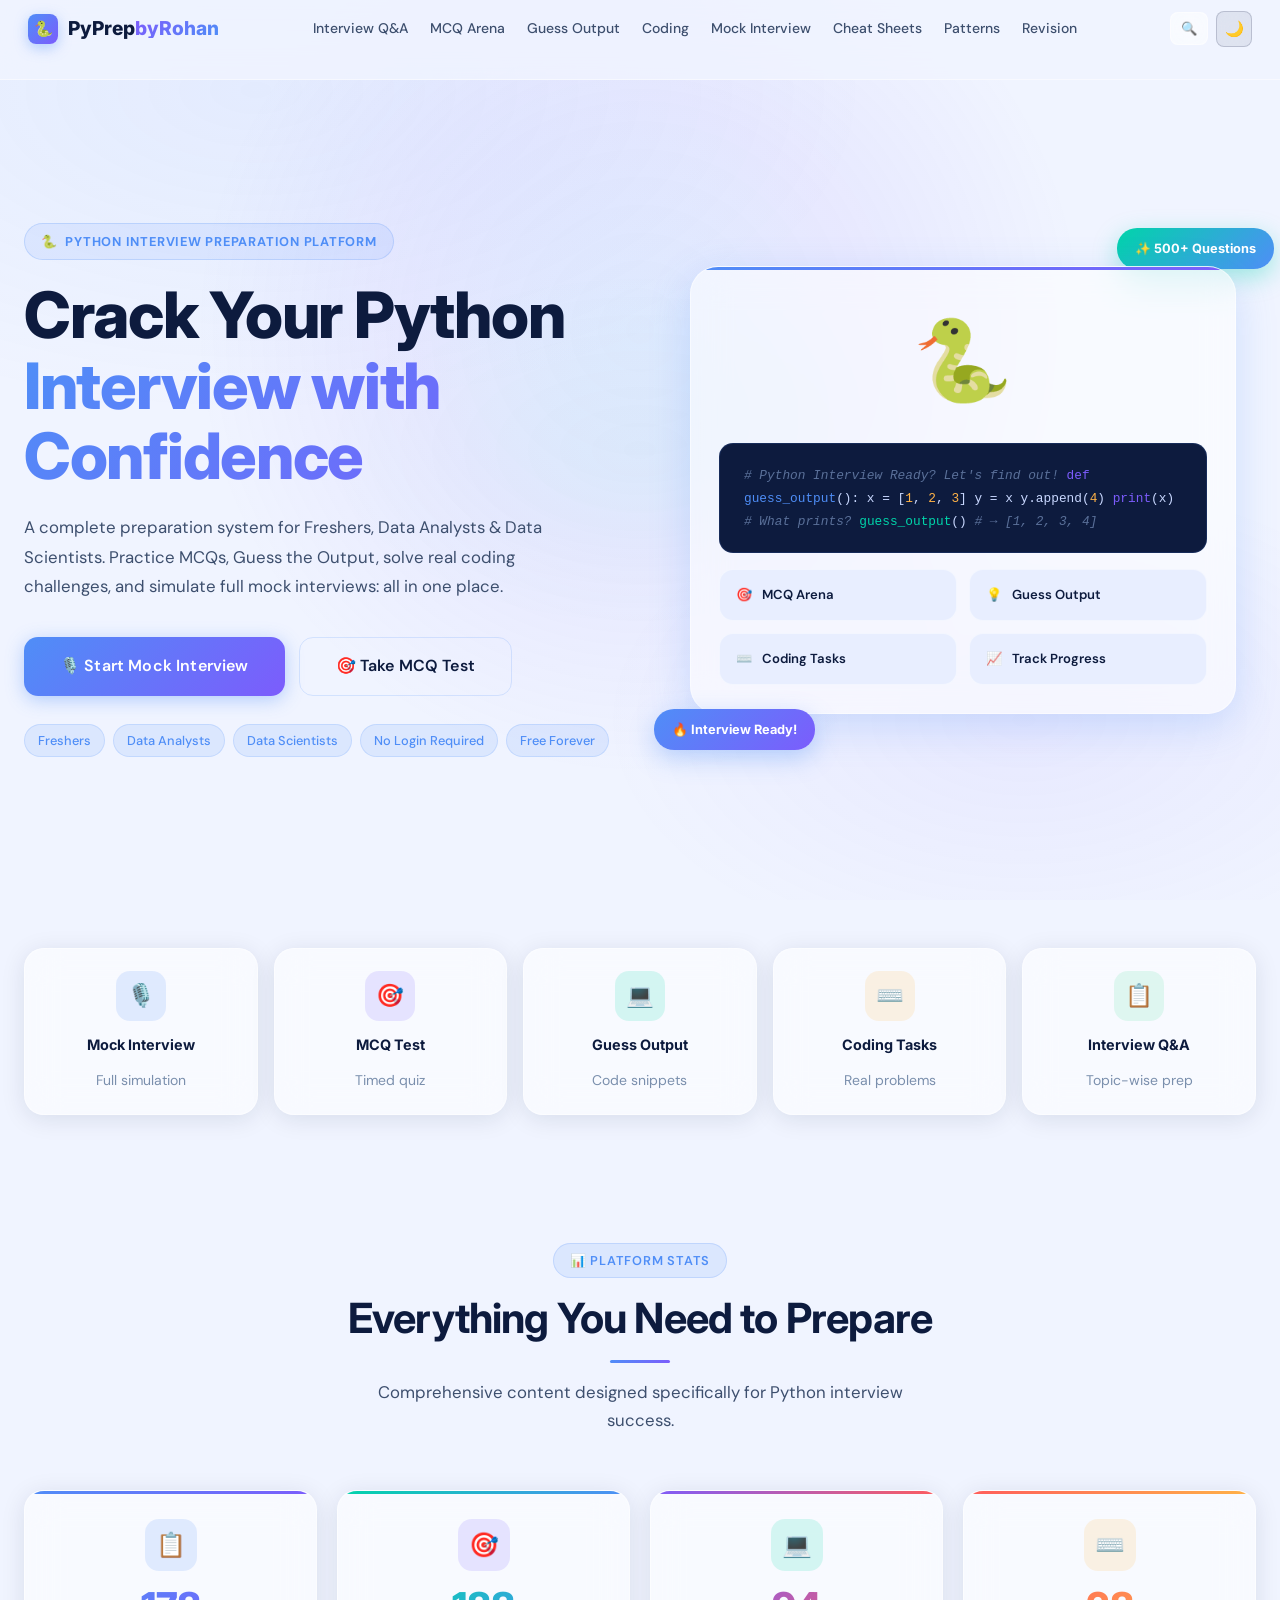
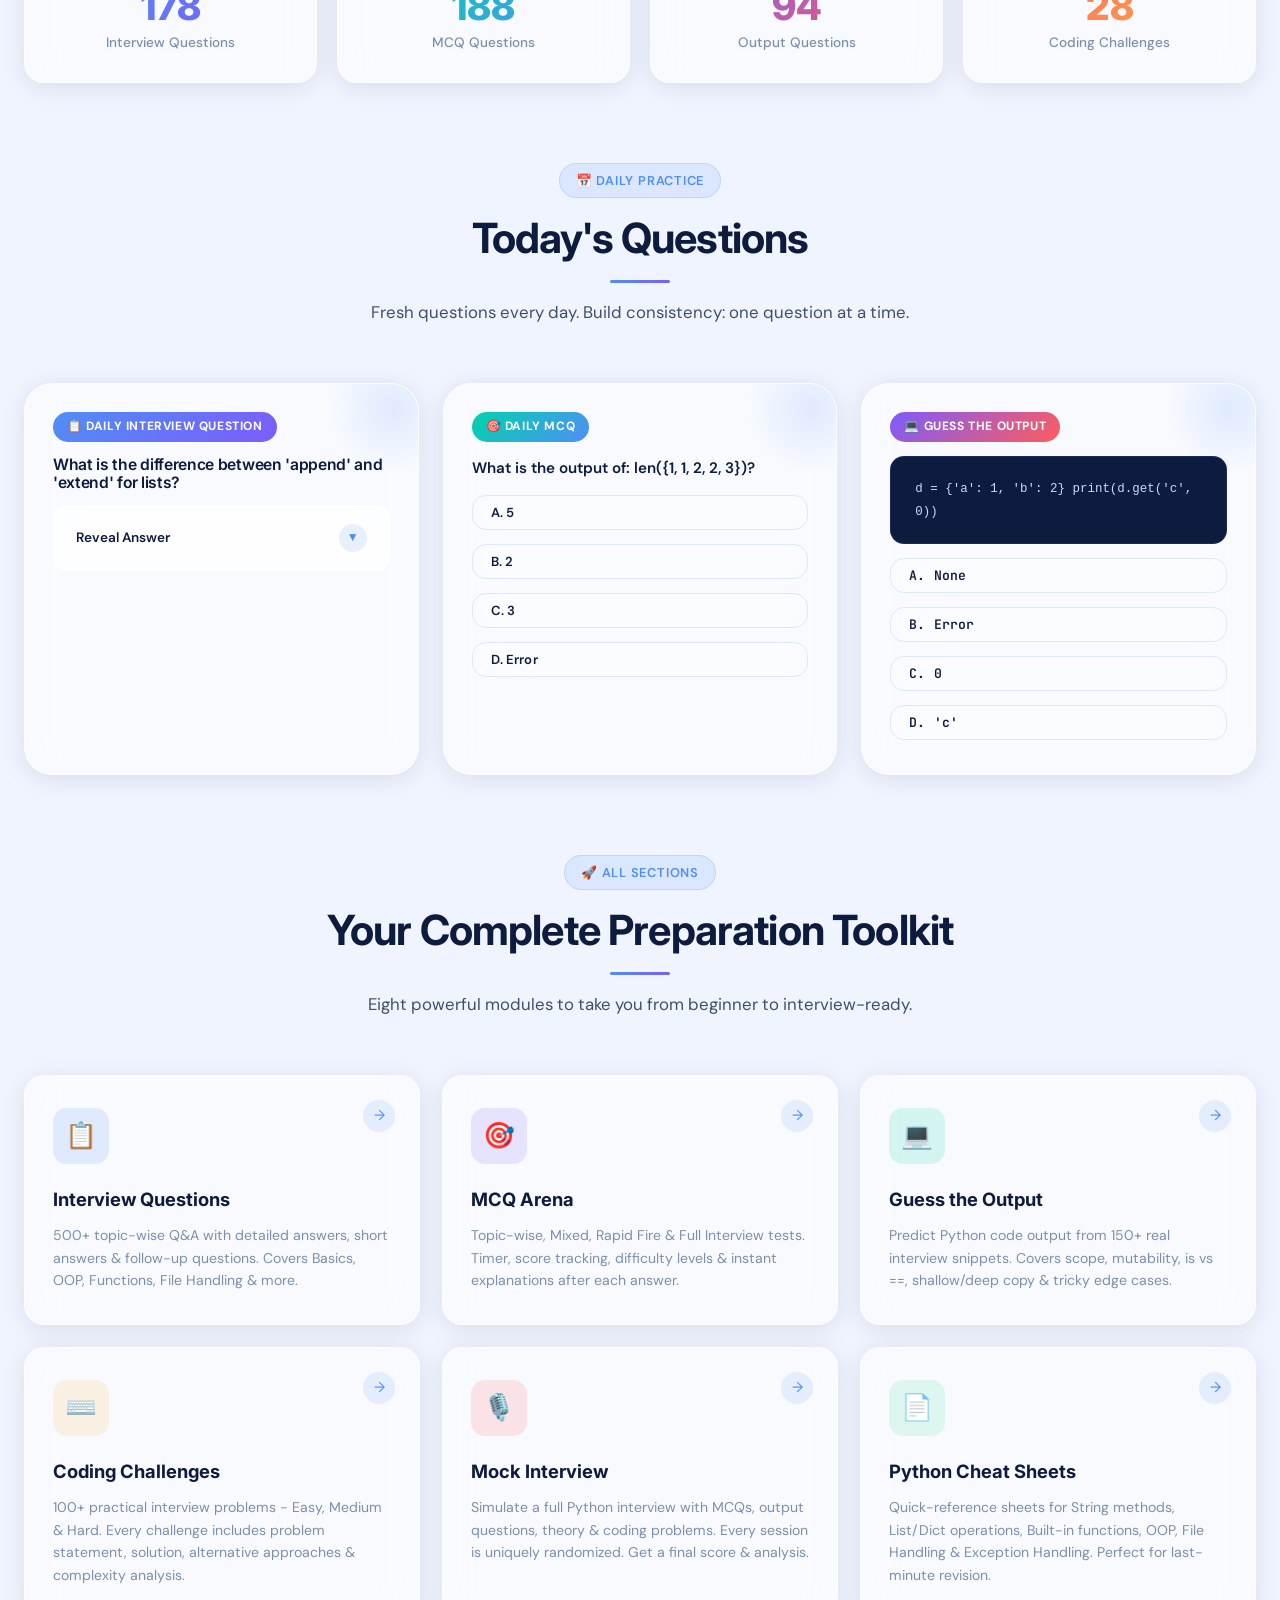
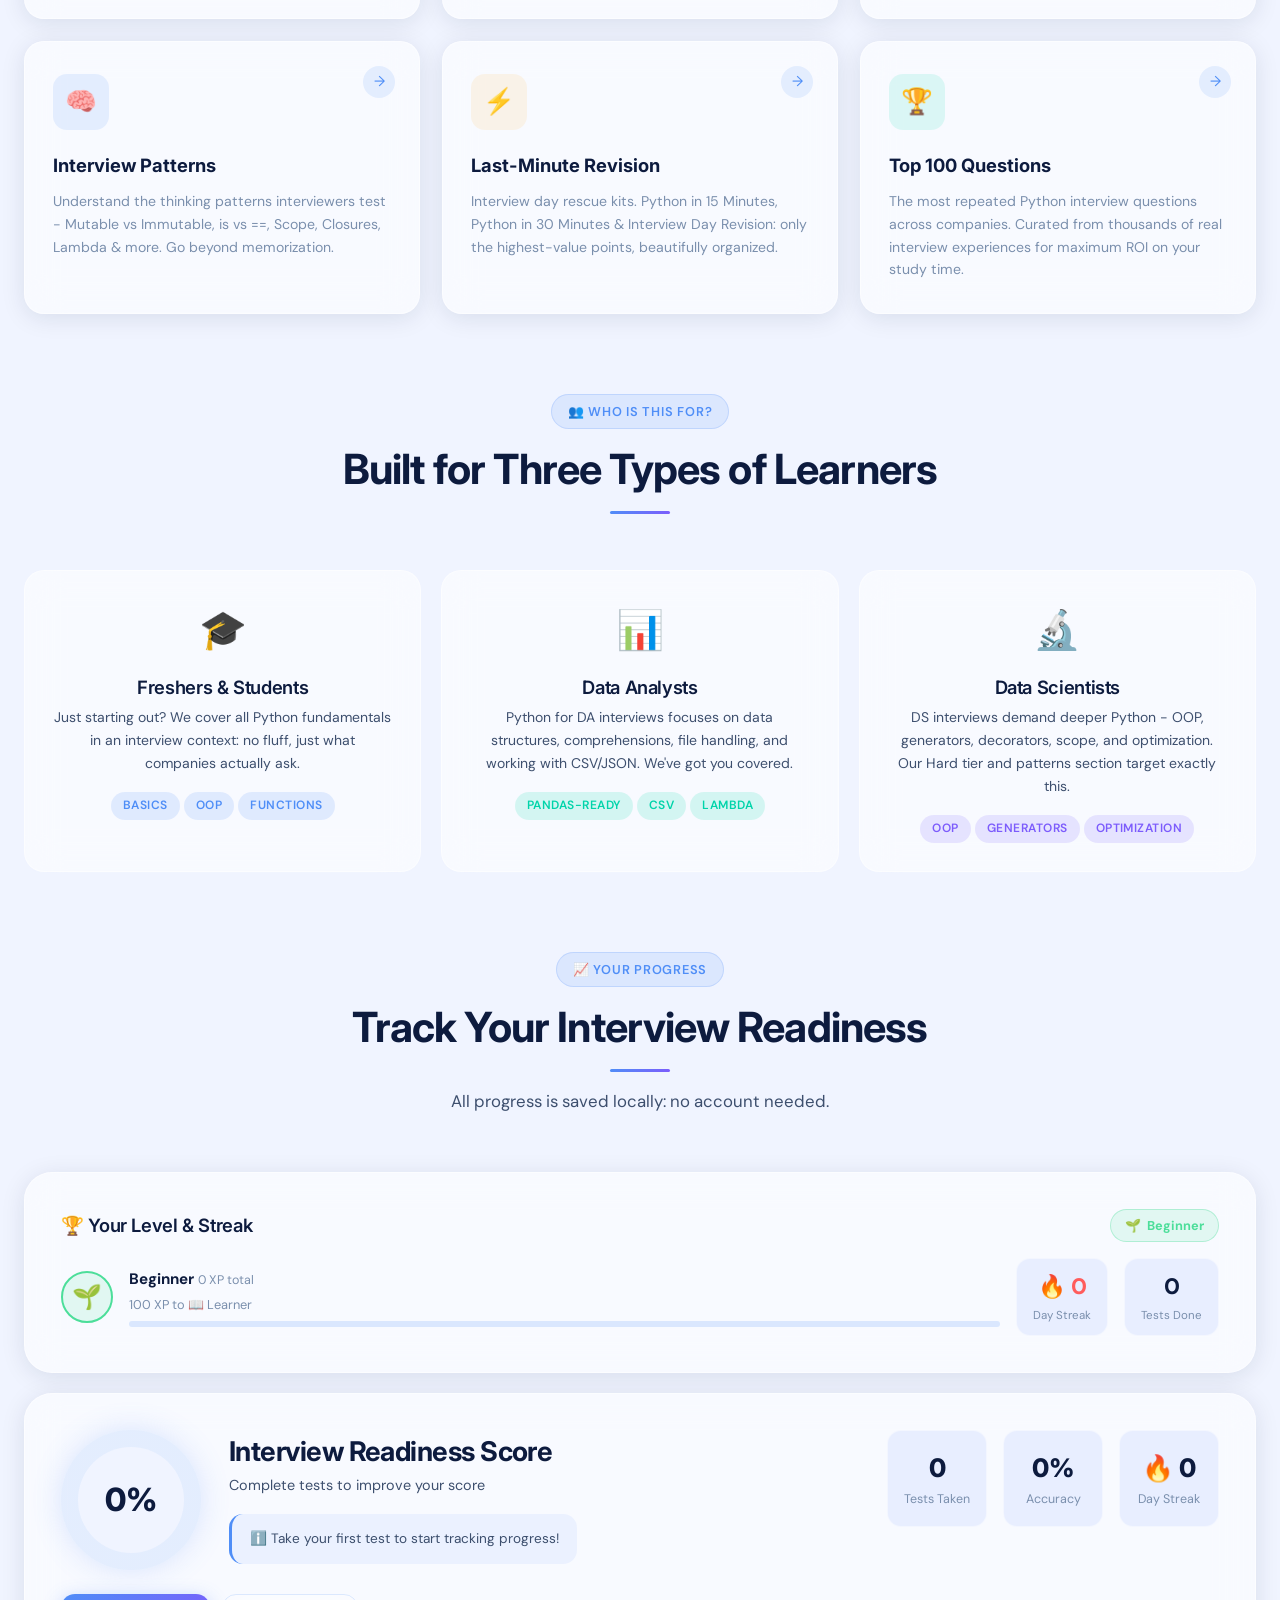
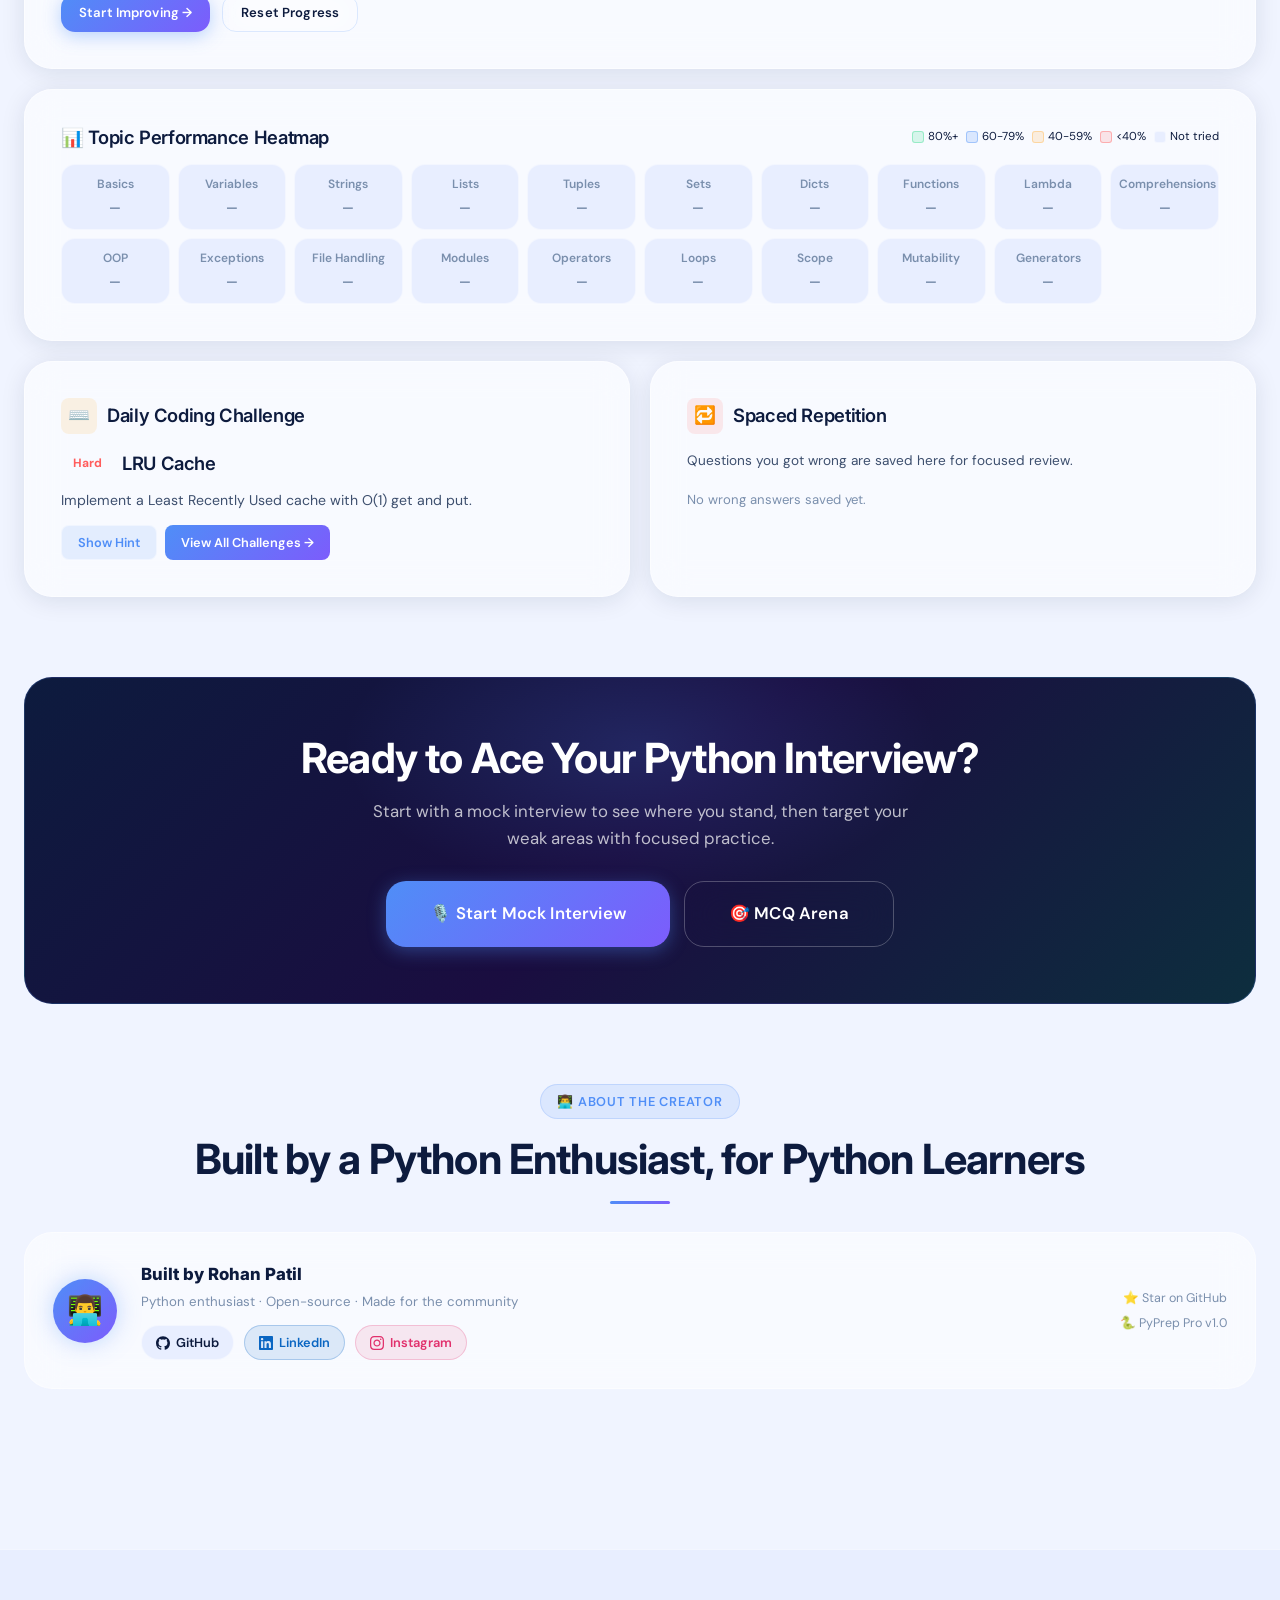
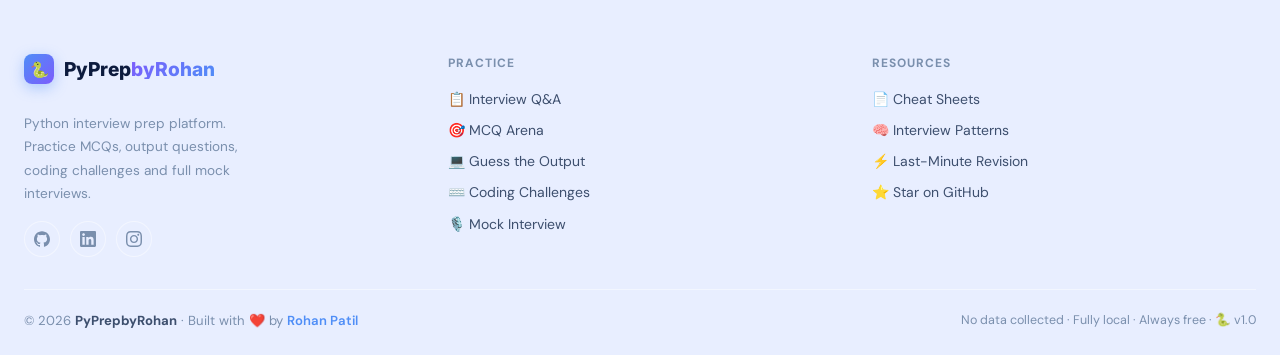
==== commit 6ce74766: "Mobile Layout Changes" ====
--- a/index.html
+++ b/index.html
@@ -217,6 +217,7 @@
       -webkit-backdrop-filter: var(--blur-glass);
       border: 1px solid var(--border-glass);
       box-shadow: var(--shadow-card);
+      min-width: 0;
     }
 
     .readiness__circle {
@@ -734,7 +735,7 @@
             </div>
           </div>
         </div>
-        <div style="display:grid;grid-template-columns:repeat(3,1fr);gap:16px;min-width:320px;">
+        <div style="display:grid;grid-template-columns:repeat(3,1fr);gap:16px;min-width:min(320px, 100%);">
           <div style="text-align:center;padding:16px;border-radius:var(--radius-md);background:var(--bg-secondary);border:1px solid var(--border-glass);">
             <div style="font-family:var(--font-display);font-size:1.6rem;font-weight:800;" id="stat-tests">0</div>
             <div class="text-muted" style="font-size:0.78rem;">Tests Taken</div>
--- a/css/style.css
+++ b/css/style.css
@@ -226,6 +226,7 @@
   box-shadow: var(--shadow-card);
   border-radius: var(--radius-lg);
   padding: 28px;
+  min-width: 0;
   transition: all var(--transition);
 }
 
@@ -1265,6 +1266,21 @@
   .global-search-btn { padding: 7px 10px; }
   .xp-badge span:last-child { display: none; }
 }
+
+/* Hide the navbar XP badge on phones — at narrow widths it pushes the
+   hamburger button off-screen and out of reach. The badge itself isn't
+   critical nav info, so it's safe to drop here. */
+@media (max-width: 480px) {
+  .navbar__actions .xp-badge { display: none; }
+}
+
+/* On very narrow phones (~320px, e.g. iPhone SE) the "byRohan" half of the
+   wordmark plus the 3 action icons still don't fit. Trim the wordmark to
+   just "PyPrep" so the hamburger stays on-screen and tappable. */
+@media (max-width: 360px) {
+  .navbar__logo .logo-by { display: none; }
+  .navbar__inner { padding: 0 2px; gap: 6px; }
+}
 @media (max-width: 1100px) {
   .navbar__link { padding: 7px 8px; font-size: 0.82rem; }
 }
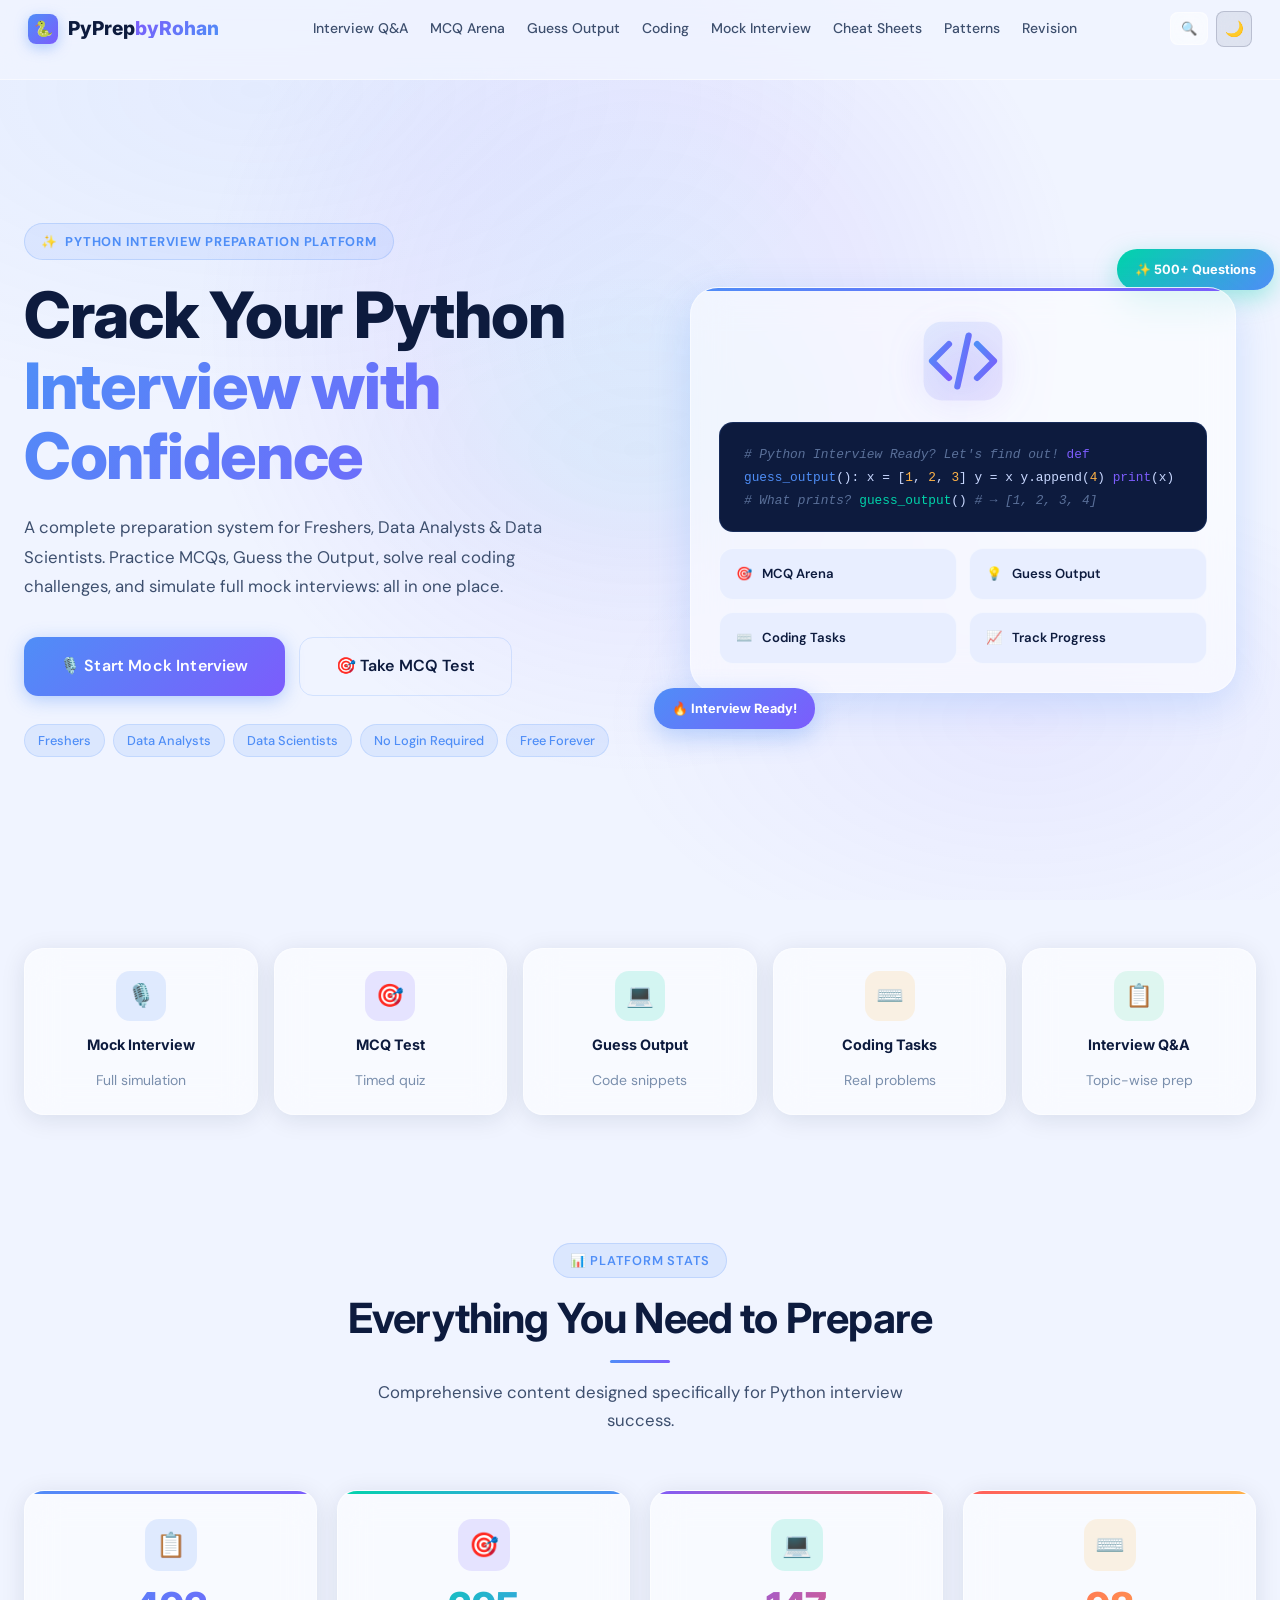
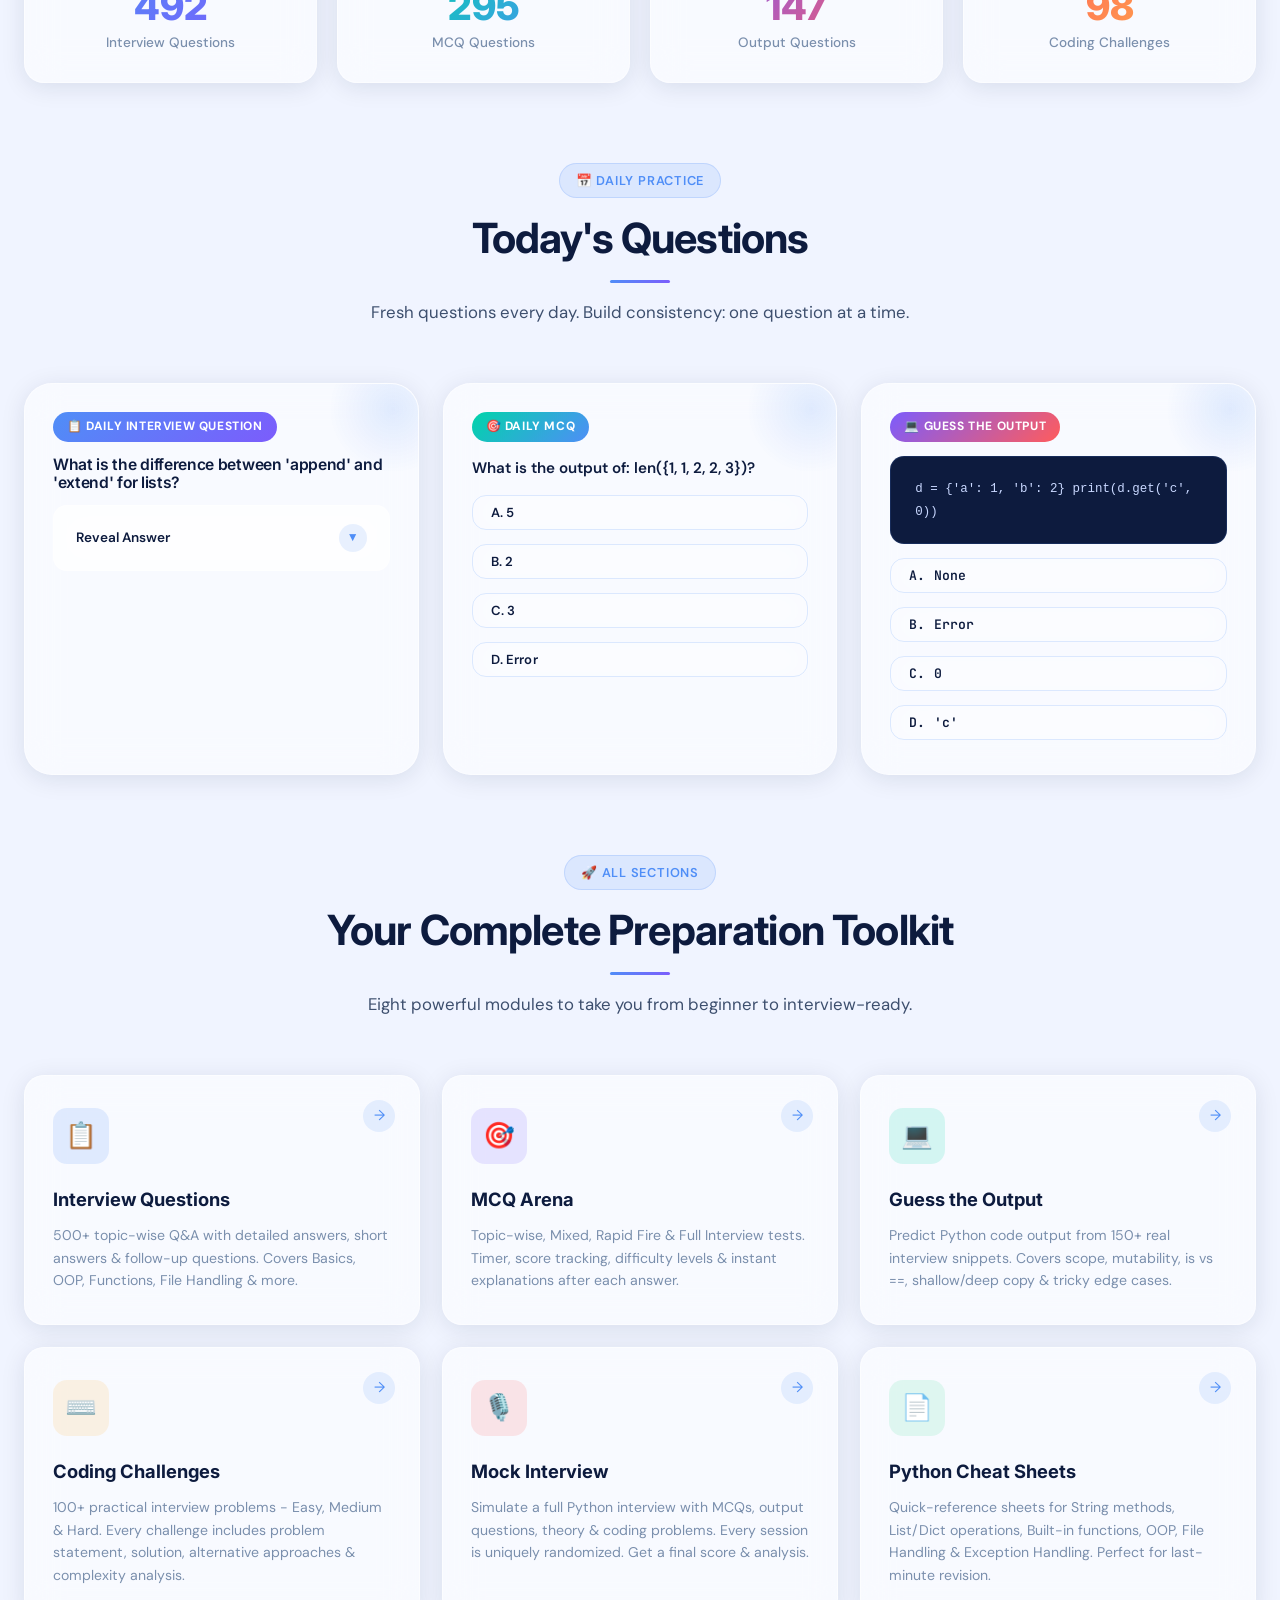
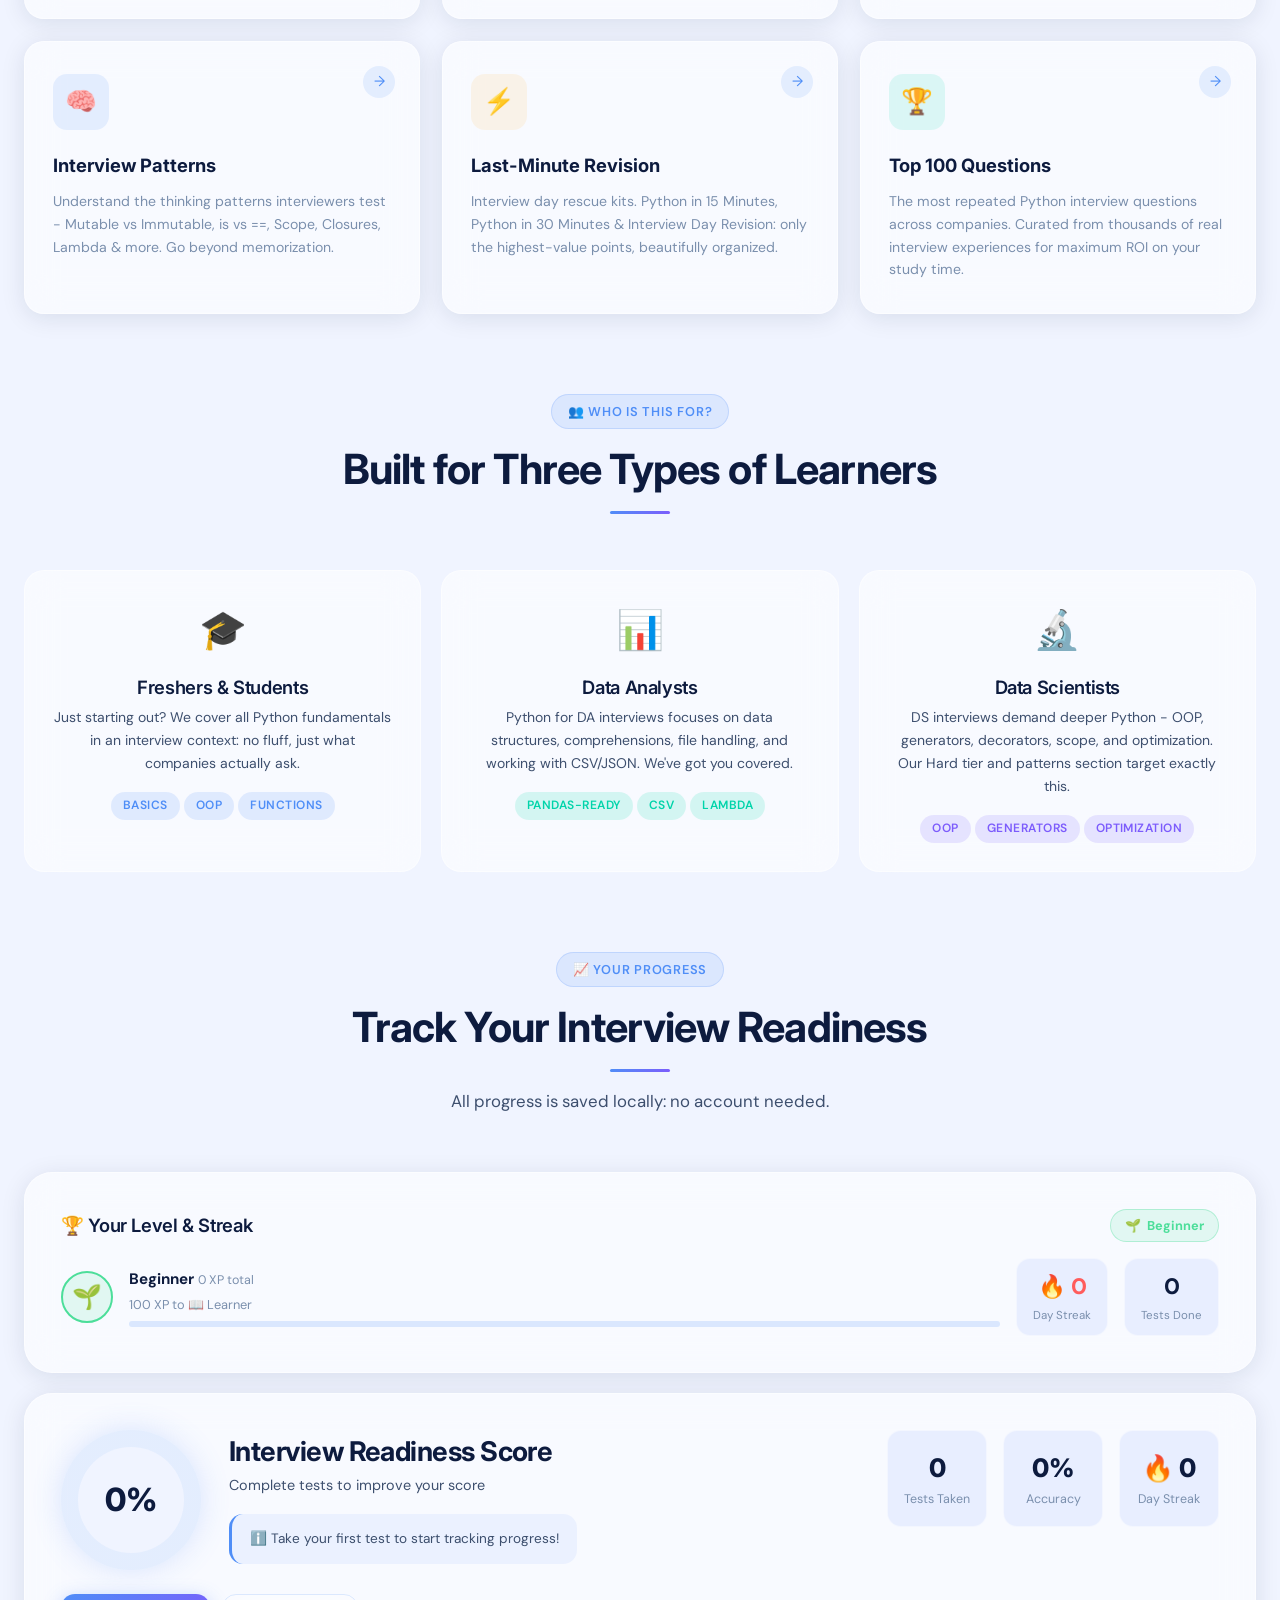
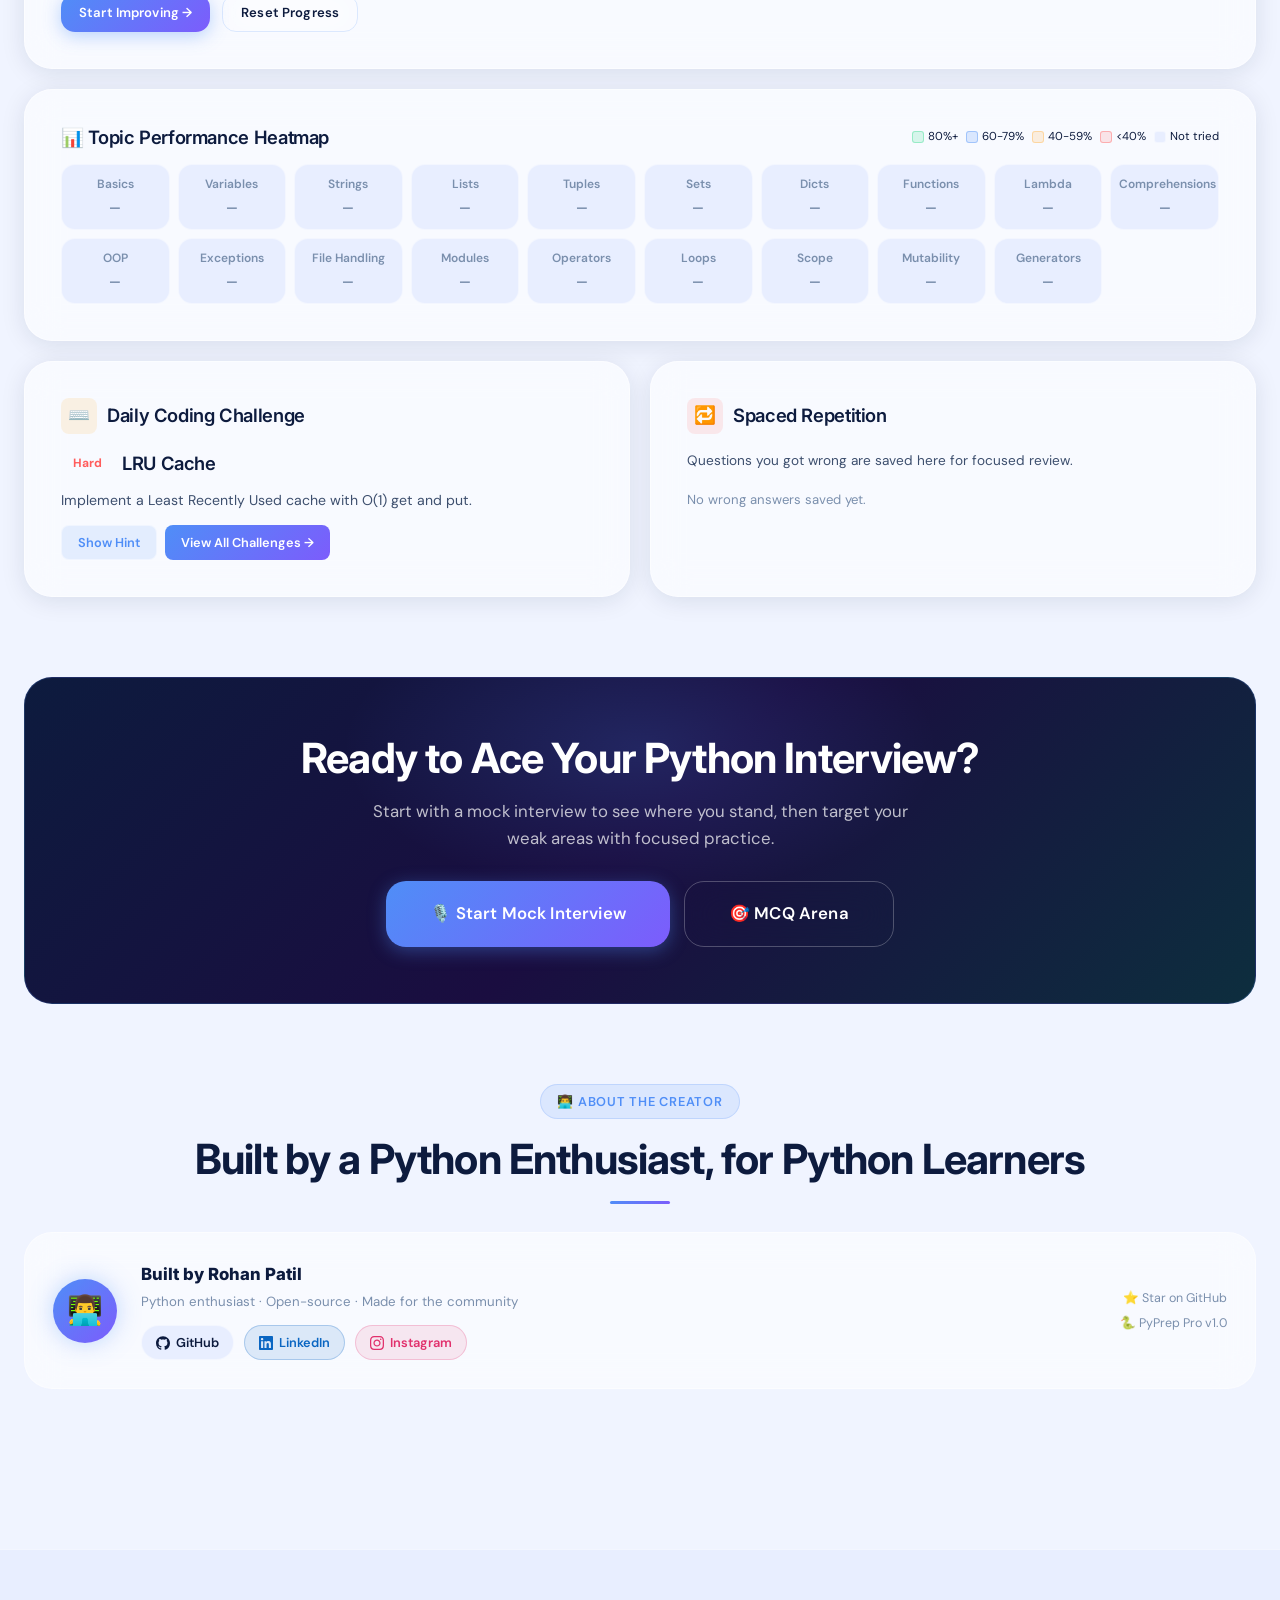
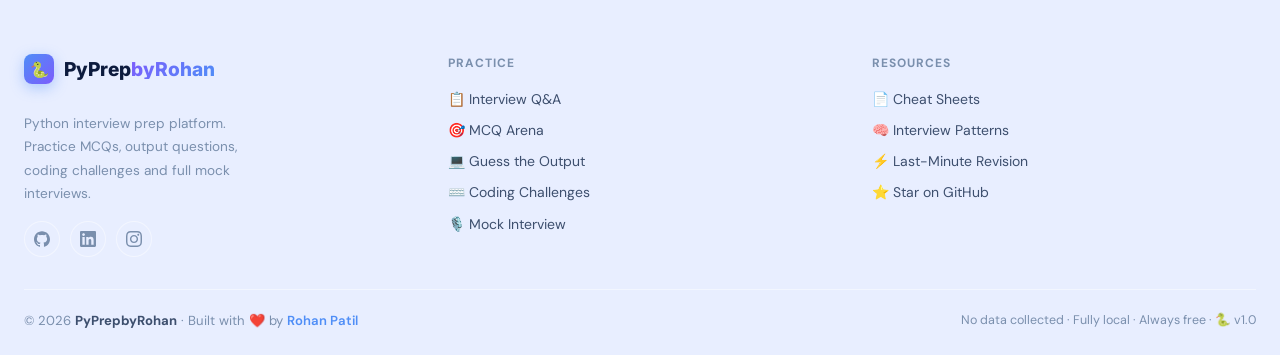
==== commit 9c527087: "Updated logo" ====
--- a/index.html
+++ b/index.html
@@ -7,7 +7,7 @@
   <title>PyPrepbyRohan - Python Interview Preparation</title>
 
   <!-- Favicon -->
-  <link rel="icon" href="data:image/svg+xml,<svg xmlns='http://www.w3.org/2000/svg' viewBox='0 0 100 100'><text y='.9em' font-size='90'>🐍</text></svg>" />
+  <link rel="icon" href="data:image/svg+xml,%3Csvg xmlns='http://www.w3.org/2000/svg' viewBox='0 0 100 100'%3E%3Crect width='100' height='100' rx='22' fill='%237c5cfc'/%3E%3Cpath fill='white' fill-opacity='0.95' d='M50.5 18c-3.4 0-6.7.3-9.6.8-8.5 1.5-10 4.6-10 10.4v7.6h20v2.5H24c-5.8 0-10.9 3.5-12.5 10.2-1.8 7.6-1.9 12.3 0 20.2 1.4 6 4.7 10.2 10.5 10.2h6.8V69.2c0-6.6 5.7-12.4 12.6-12.4h19.8c5.5 0 10-4.6 10-10.1V29.2c0-5.4-4.6-9.4-10-10.4-3.5-.6-7.1-.9-10.7-.8zM40 24.3c2.1 0 3.8 1.7 3.8 3.8s-1.7 3.8-3.8 3.8-3.8-1.7-3.8-3.8 1.7-3.8 3.8-3.8z'/%3E%3Cpath fill='white' fill-opacity='0.95' d='M73 39.4v7.2c0 6.9-5.9 12.7-12.6 12.7H40.6c-5.4 0-10 4.6-10 10.1v19c0 5.4 4.7 8.6 10 10.1 6.4 1.8 12.4 2.2 19.8 0 5-1.4 10-4.4 10-10.1v-7.6H40.4v-2.5h29.7c5.8 0 8-4 10-10.1 2-6.3 2-12.3 0-20.2-1.4-5.7-4.2-9.9-10-9.9zM63 80.7c2.1 0 3.8 1.7 3.8 3.8s-1.7 3.8-3.8 3.8-3.8-1.7-3.8-3.8 1.7-3.8 3.8-3.8z'/%3E%3C/svg%3E" />
 
   <!-- Styles -->
   <link rel="stylesheet" href="css/style.css" />
@@ -173,11 +173,12 @@
 
     /* Python logo decoration */
     .hero__python-logo {
-      font-size: 5rem;
-      text-align: center;
-      margin-bottom: 16px;
+      width: 90px;
+      height: 90px;
+      display: block;
+      margin: 0 auto 16px;
       animation: float 5s ease-in-out infinite;
-      display: block;
+      filter: drop-shadow(0 8px 20px rgba(124,92,252,0.35));
     }
 
     /* ── Quick Actions ────────────────────────────────────── */
@@ -217,7 +218,6 @@
       -webkit-backdrop-filter: var(--blur-glass);
       border: 1px solid var(--border-glass);
       box-shadow: var(--shadow-card);
-      min-width: 0;
     }
 
     .readiness__circle {
@@ -374,7 +374,7 @@
       <!-- Left: Copy -->
       <div class="hero__content">
         <div class="hero__eyebrow">
-          🐍 &nbsp;Python Interview Preparation Platform
+          ✨ &nbsp;Python Interview Preparation Platform
         </div>
 
         <h1 class="hero__title">
@@ -411,7 +411,18 @@
           <div class="hero__floating-badge">✨ 500+ Questions</div>
 
           <div class="hero__card-main">
-            <span class="hero__python-logo">🐍</span>
+            <svg class="hero__python-logo" viewBox="0 0 128 128" xmlns="http://www.w3.org/2000/svg" aria-hidden="true">
+              <defs>
+                <linearGradient id="pyTop" x1="0%" y1="0%" x2="100%" y2="100%">
+                  <stop offset="0%" stop-color="#4f8ef7"/>
+                  <stop offset="100%" stop-color="#7c5cfc"/>
+                </linearGradient>
+              </defs>
+              <rect x="8" y="8" width="112" height="112" rx="26" fill="url(#pyTop)" opacity="0.12"/>
+              <path d="M44 40 L20 64 L44 88" fill="none" stroke="url(#pyTop)" stroke-width="9" stroke-linecap="round" stroke-linejoin="round"/>
+              <path d="M84 40 L108 64 L84 88" fill="none" stroke="url(#pyTop)" stroke-width="9" stroke-linecap="round" stroke-linejoin="round"/>
+              <path d="M72 28 L56 100" fill="none" stroke="url(#pyTop)" stroke-width="9" stroke-linecap="round"/>
+            </svg>
 
             <div class="code-block" style="font-size:0.8rem;">
 <code><span class="cm"># Python Interview Ready? Let's find out!</span>
@@ -501,25 +512,25 @@
 
       <div class="stat-card reveal">
         <div class="stat-card__icon" style="background:rgba(79,142,247,0.15);">📋</div>
-        <div class="stat-card__number text-gradient" data-count="190" data-suffix="+">0</div>
+        <div class="stat-card__number text-gradient" data-count="500" data-suffix="+">0</div>
         <div class="stat-card__label">Interview Questions</div>
       </div>
 
       <div class="stat-card reveal anim-delay-1">
         <div class="stat-card__icon" style="background:rgba(124,92,252,0.15);">🎯</div>
-        <div class="stat-card__number" style="background:var(--grad-accent);-webkit-background-clip:text;-webkit-text-fill-color:transparent;background-clip:text;" data-count="200" data-suffix="+">0</div>
+        <div class="stat-card__number" style="background:var(--grad-accent);-webkit-background-clip:text;-webkit-text-fill-color:transparent;background-clip:text;" data-count="300" data-suffix="+">0</div>
         <div class="stat-card__label">MCQ Questions</div>
       </div>
 
       <div class="stat-card reveal anim-delay-2">
         <div class="stat-card__icon" style="background:rgba(0,212,170,0.15);">💻</div>
-        <div class="stat-card__number" style="background:linear-gradient(135deg,#7c5cfc,#ff5c5c);-webkit-background-clip:text;-webkit-text-fill-color:transparent;background-clip:text;" data-count="100" data-suffix="+">0</div>
+        <div class="stat-card__number" style="background:linear-gradient(135deg,#7c5cfc,#ff5c5c);-webkit-background-clip:text;-webkit-text-fill-color:transparent;background-clip:text;" data-count="150" data-suffix="+">0</div>
         <div class="stat-card__label">Output Questions</div>
       </div>
 
       <div class="stat-card reveal anim-delay-3">
         <div class="stat-card__icon" style="background:rgba(255,179,71,0.15);">⌨️</div>
-        <div class="stat-card__number" style="background:var(--grad-warm);-webkit-background-clip:text;-webkit-text-fill-color:transparent;background-clip:text;" data-count="30" data-suffix="+">0</div>
+        <div class="stat-card__number" style="background:var(--grad-warm);-webkit-background-clip:text;-webkit-text-fill-color:transparent;background-clip:text;" data-count="100" data-suffix="+">0</div>
         <div class="stat-card__label">Coding Challenges</div>
       </div>
 
@@ -735,7 +746,7 @@
             </div>
           </div>
         </div>
-        <div style="display:grid;grid-template-columns:repeat(3,1fr);gap:16px;min-width:min(320px, 100%);">
+        <div style="display:grid;grid-template-columns:repeat(3,1fr);gap:16px;min-width:320px;">
           <div style="text-align:center;padding:16px;border-radius:var(--radius-md);background:var(--bg-secondary);border:1px solid var(--border-glass);">
             <div style="font-family:var(--font-display);font-size:1.6rem;font-weight:800;" id="stat-tests">0</div>
             <div class="text-muted" style="font-size:0.78rem;">Tests Taken</div>
--- a/css/style.css
+++ b/css/style.css
@@ -226,7 +226,6 @@
   box-shadow: var(--shadow-card);
   border-radius: var(--radius-lg);
   padding: 28px;
-  min-width: 0;
   transition: all var(--transition);
 }
 
@@ -1266,23 +1265,21 @@
   .global-search-btn { padding: 7px 10px; }
   .xp-badge span:last-child { display: none; }
 }
-
-/* Hide the navbar XP badge on phones — at narrow widths it pushes the
-   hamburger button off-screen and out of reach. The badge itself isn't
-   critical nav info, so it's safe to drop here. */
-@media (max-width: 480px) {
-  .navbar__actions .xp-badge { display: none; }
-}
-
-/* On very narrow phones (~320px, e.g. iPhone SE) the "byRohan" half of the
-   wordmark plus the 3 action icons still don't fit. Trim the wordmark to
-   just "PyPrep" so the hamburger stays on-screen and tappable. */
-@media (max-width: 360px) {
-  .navbar__logo .logo-by { display: none; }
-  .navbar__inner { padding: 0 2px; gap: 6px; }
-}
 @media (max-width: 1100px) {
   .navbar__link { padding: 7px 8px; font-size: 0.82rem; }
+}
+@media (max-width: 600px) {
+  .global-search-btn { display: none; }
+  .xp-badge { padding: 4px 8px; }
+  .xp-badge span { display: none; }
+  .navbar__logo { font-size: 1rem; }
+  .navbar__logo-icon { width: 28px; height: 28px; font-size: 0.85rem; }
+  .navbar__inner { gap: 8px; }
+  .theme-toggle { width: 32px; height: 32px; }
+  .hamburger { width: 32px; height: 32px; }
+}
+@media (max-width: 380px) {
+  .xp-badge { display: none; }
 }
 
 /* ── Footer Responsive ───────────────────────────────────── */
